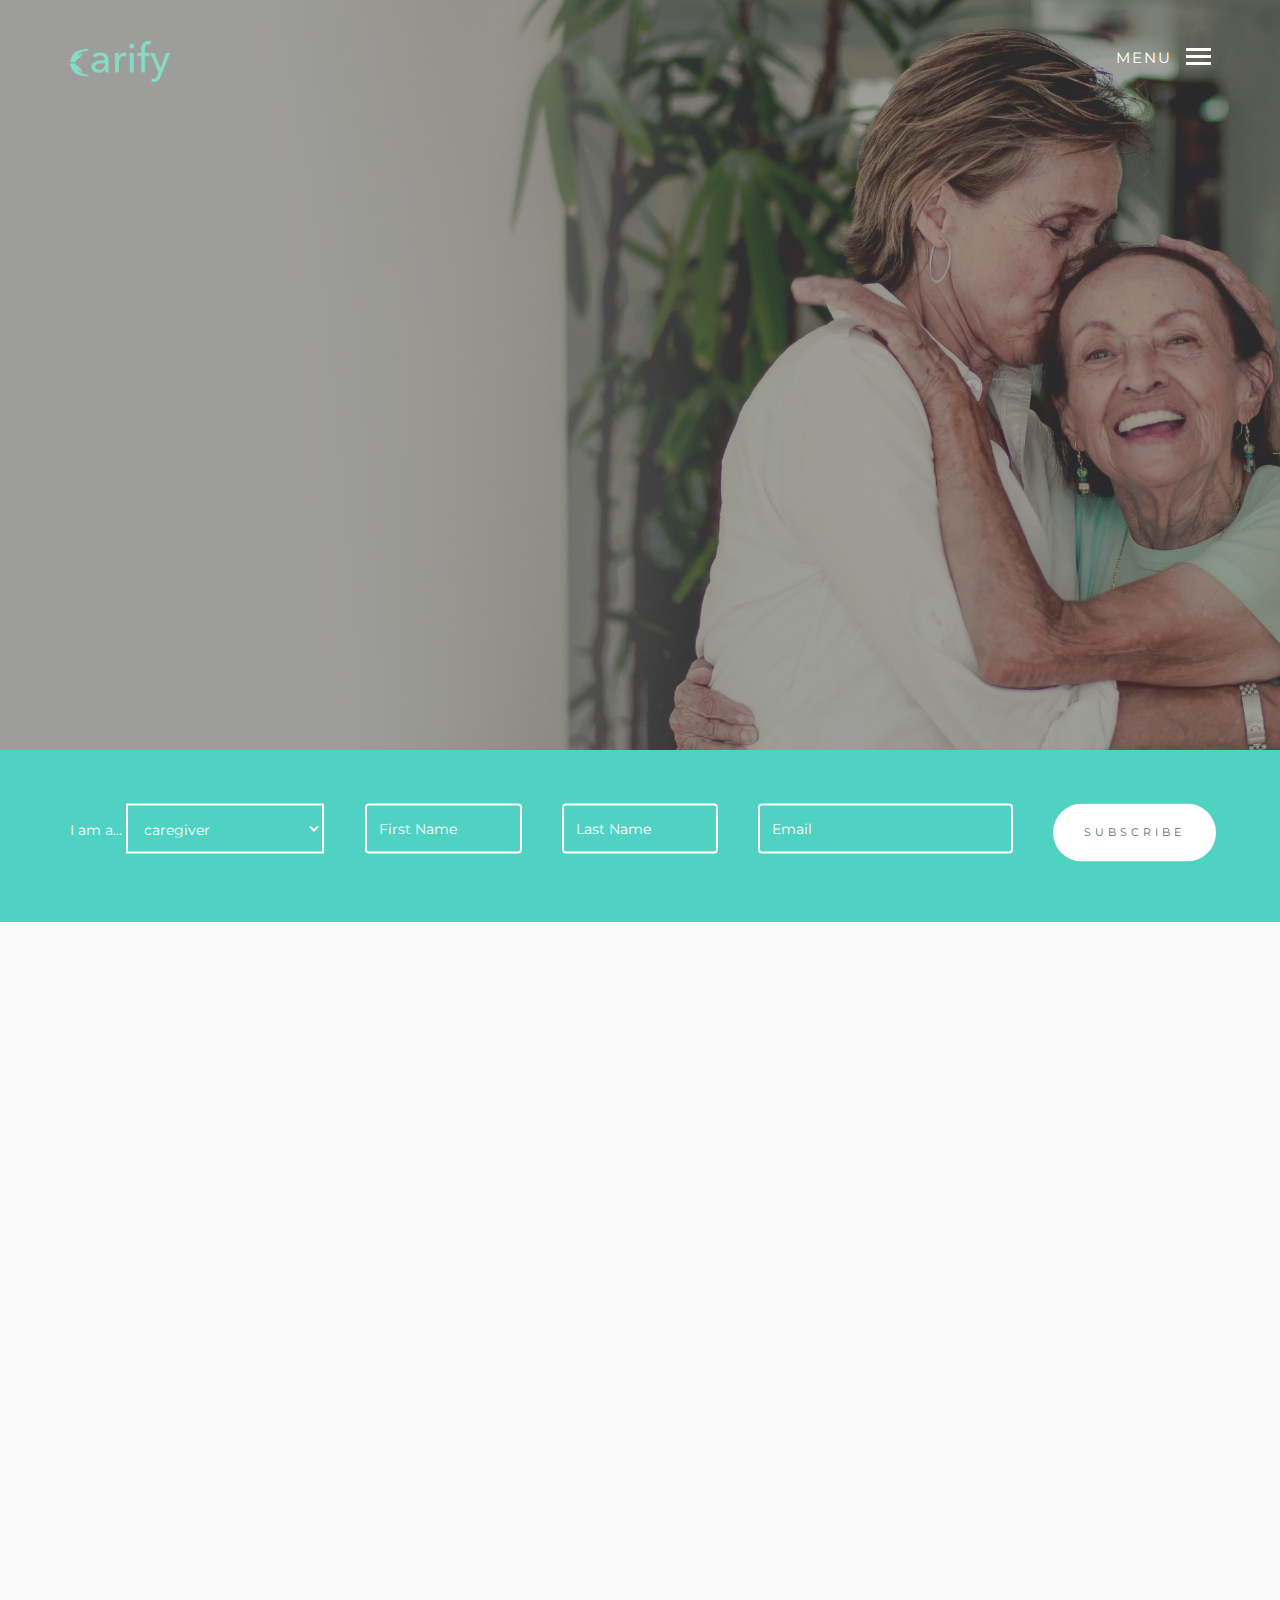
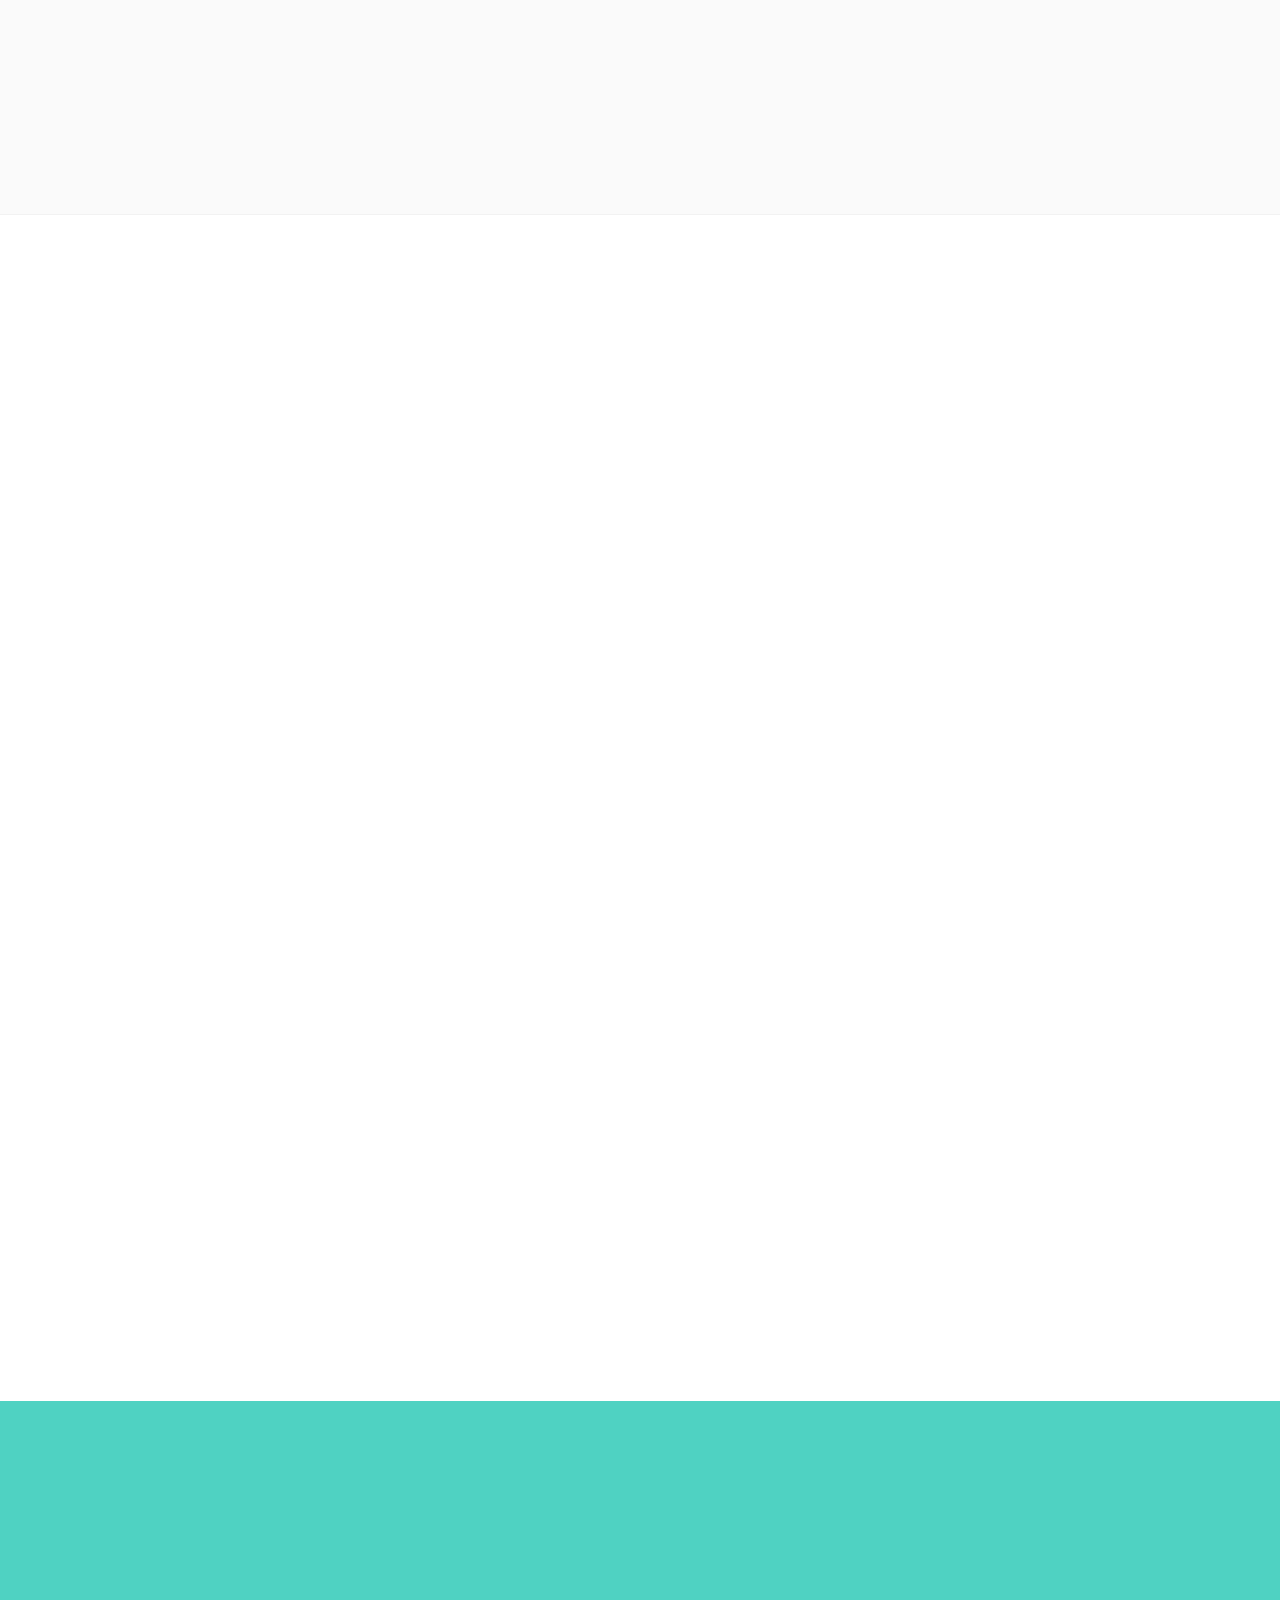
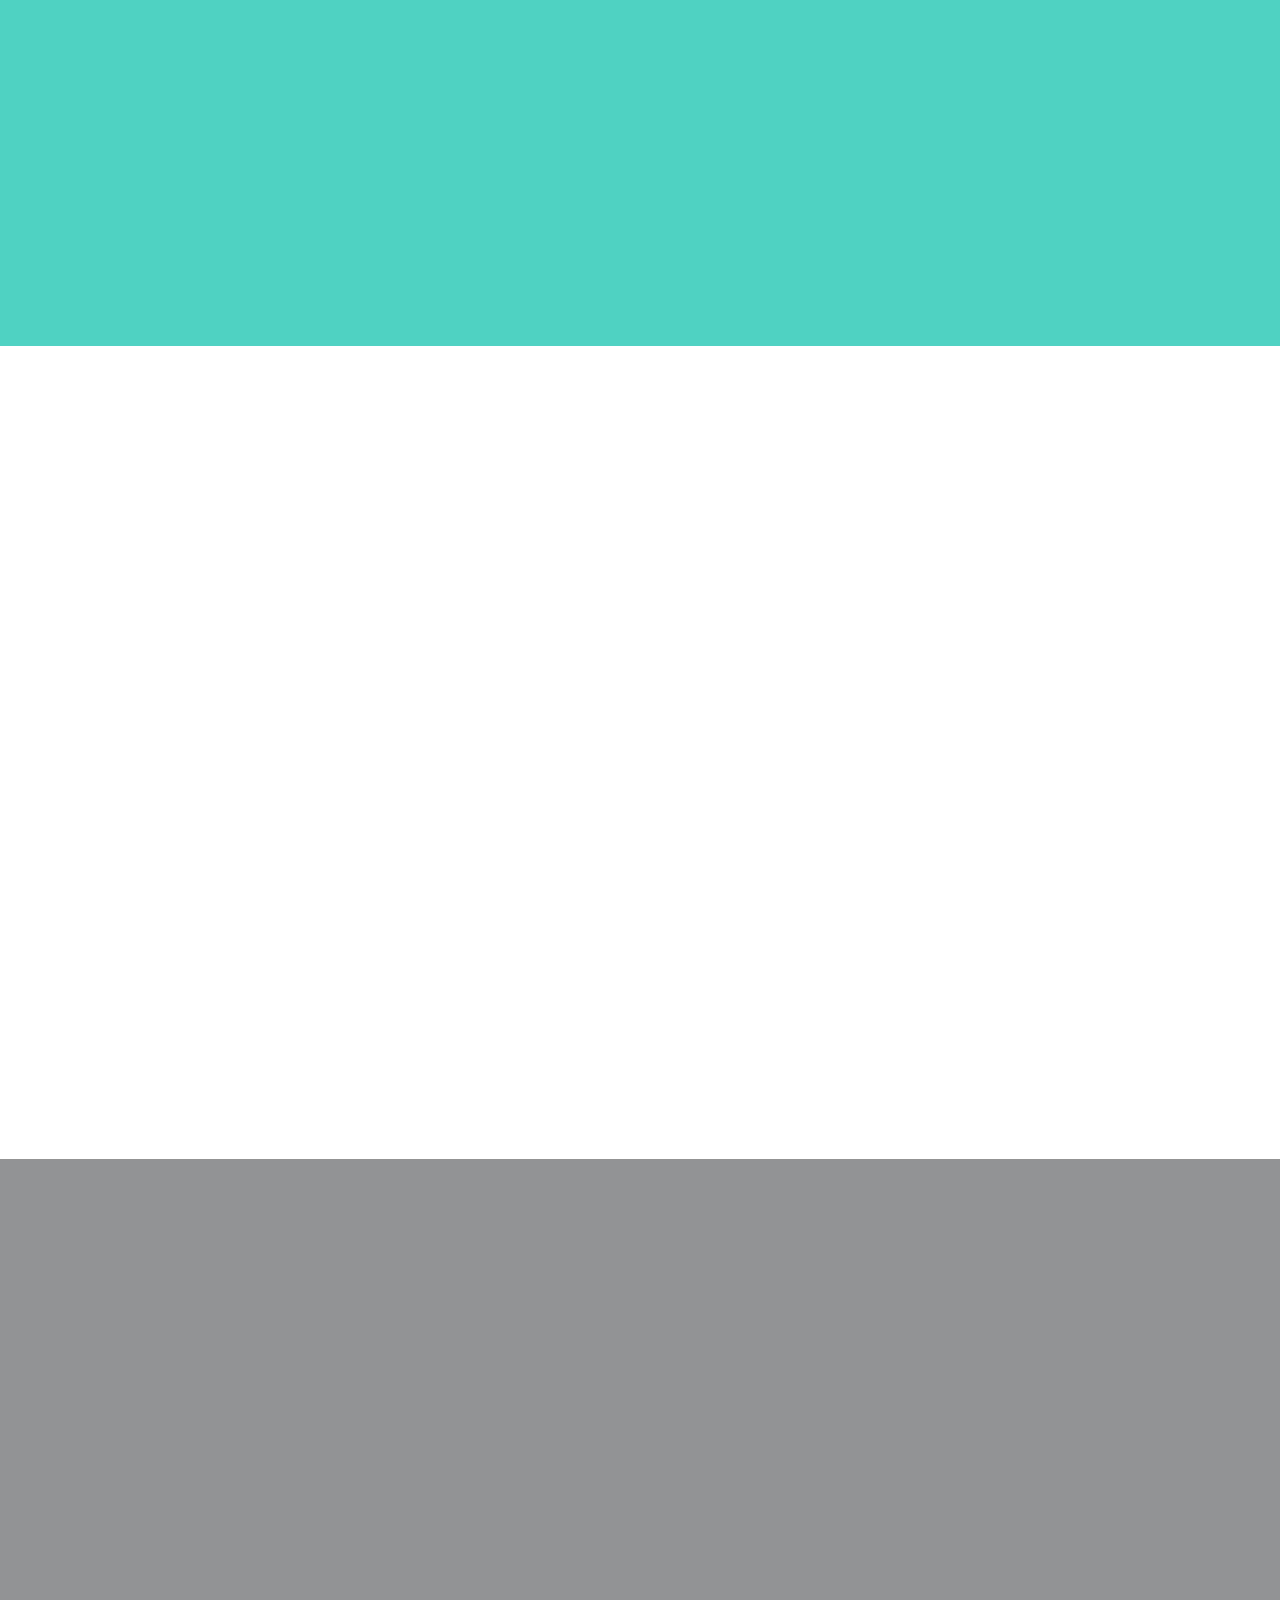
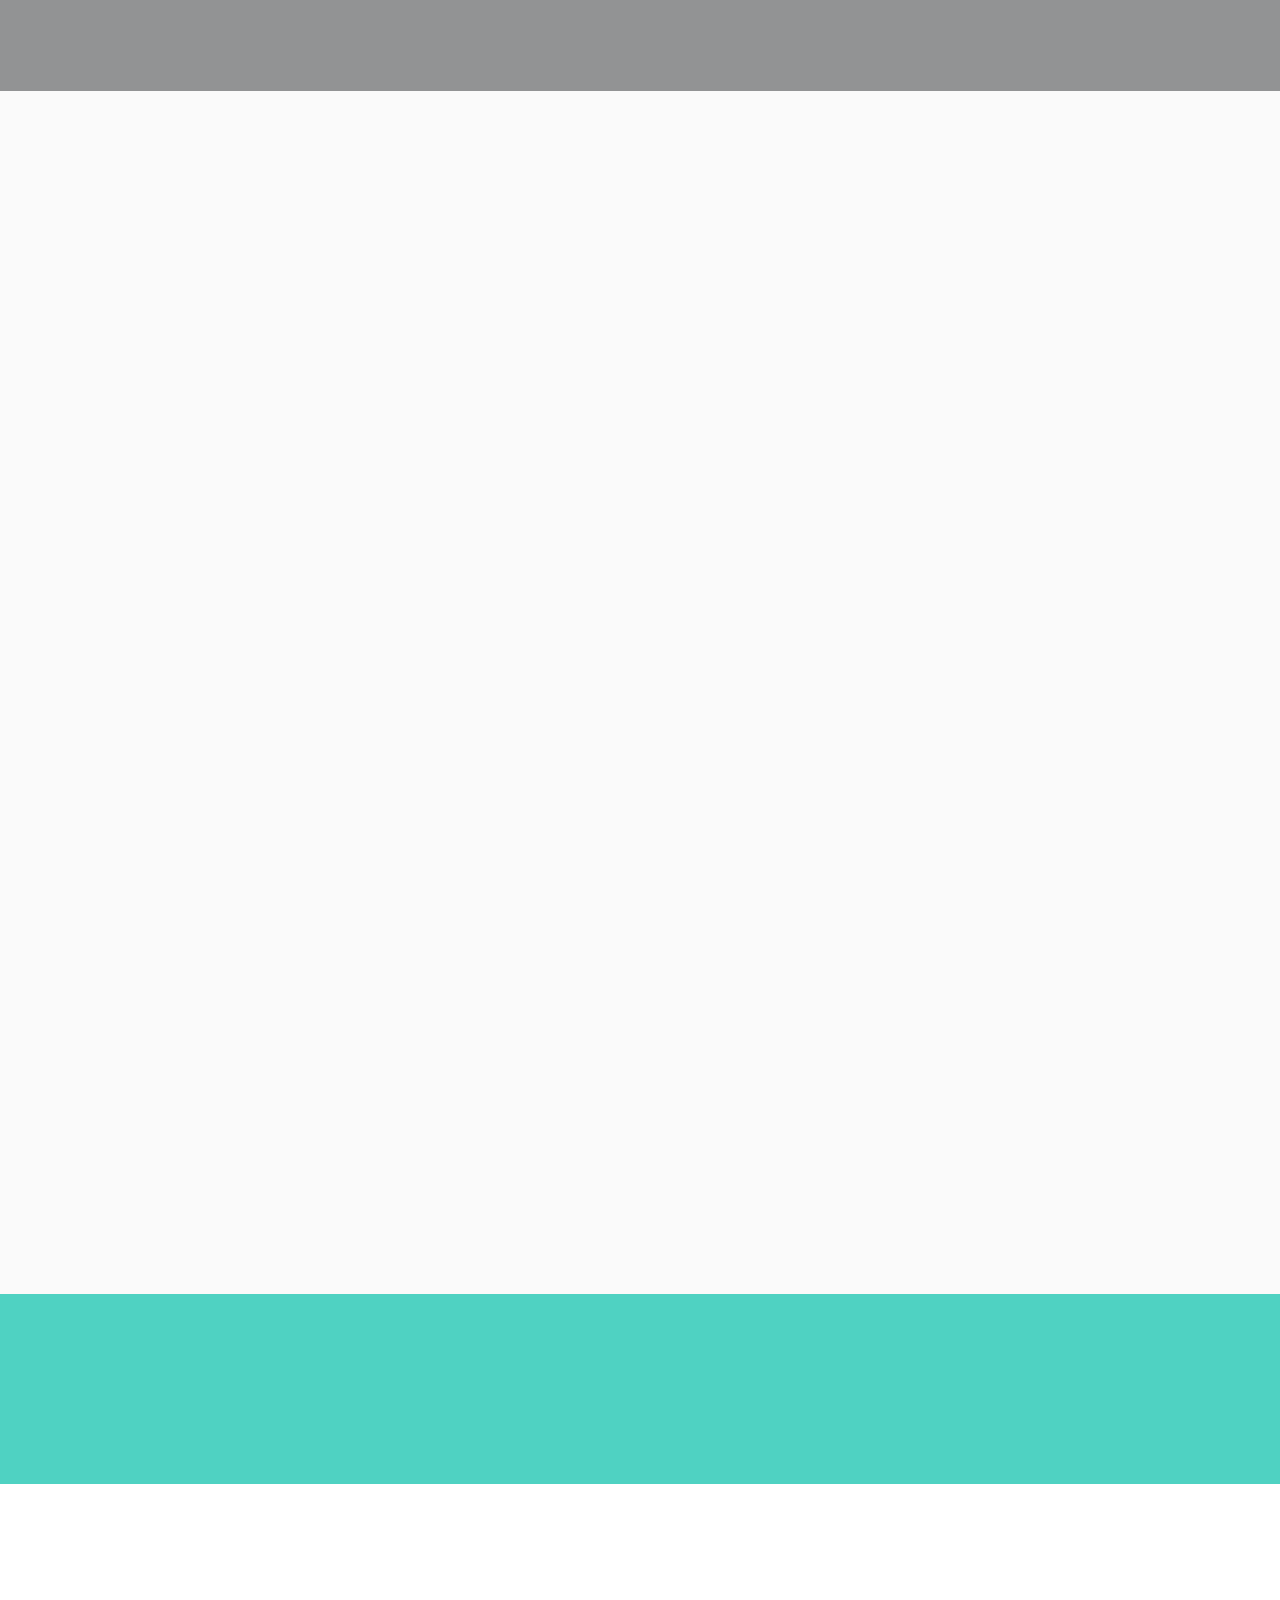
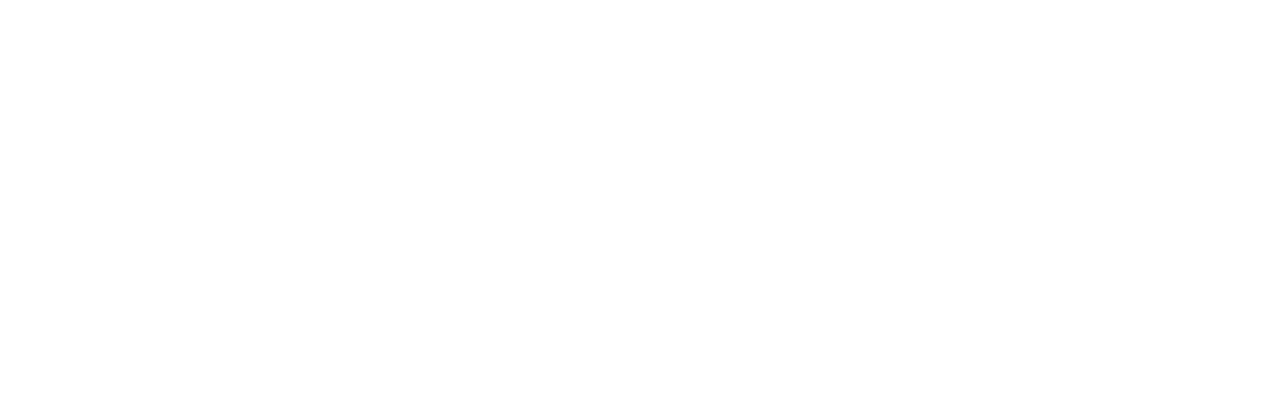
==== index.html @ 468ca863 "first commit" ====
<!DOCTYPE html>
<!--[if lt IE 7]>      <html class="no-js lt-ie9 lt-ie8 lt-ie7"> <![endif]-->
<!--[if IE 7]>         <html class="no-js lt-ie9 lt-ie8"> <![endif]-->
<!--[if IE 8]>         <html class="no-js lt-ie9"> <![endif]-->
<!--[if gt IE 8]><!--> <html class="no-js"> <!--<![endif]-->
	<head>
	<meta charset="utf-8">
	<meta http-equiv="X-UA-Compatible" content="IE=edge">
	<title>Carify | Find your professional caregiver.</title>
	<meta name="viewport" content="width=device-width, initial-scale=1">
	<meta name="description" content="Carify is an online matchmaking platform between professional caregivers and elderly who need home care services on demand." />
	<meta name="keywords" content="healthcare, brussels, belgium, caregivers, nurses, elderly" />
	<meta name="author" content="Carify" />

  	<!-- Facebook and Twitter integration -->
	<meta property="og:title" content="Carify"/>
	<meta property="og:image" content="image/logo.png"/>
	<meta property="og:url" content="http://www.carify.eu"/>
	<meta property="og:site_name" content="Carify"/>
	<meta property="og:description" content="Carify is an online matchmaking platform between professional caregivers and elderly who need home care services on demand."/>
	<meta name="twitter:title" content="Carify" />
	<meta name="twitter:image" content="image/logo.png" />
	<meta name="twitter:url" content="Carify is an online matchmaking platform between professional caregivers and elderly who need home care services on demand." />

	<!-- Place favicon.ico and apple-touch-icon.png in the root directory -->
	<link rel="icon" href="favicon.ico" type="image/x-icon"> 
	<link rel="shortcut icon" href="favicon.ico" type="image/x-icon">

	<!-- Google Webfonts -->
	<link href='https://fonts.googleapis.com/css?family=Montserrat:400,700' rel='stylesheet' type='text/css'>
	<link href='https://fonts.googleapis.com/css?family=Open+Sans' rel='stylesheet' type='text/css'>
	
	<!-- Animate.css -->
	<link rel="stylesheet" href="css/animate.css">
	<!-- Icomoon Icon Fonts-->
	<link rel="stylesheet" href="css/icomoon.css">
	<!-- Simple Line Icons-->
	<link rel="stylesheet" href="css/simple-line-icons.css">
	<!-- Magnific Popup -->
	<link rel="stylesheet" href="css/magnific-popup.css">
	<!-- Owl Carousel -->
	<link rel="stylesheet" href="css/owl.carousel.min.css">
	<link rel="stylesheet" href="css/owl.theme.default.min.css">
	<!-- Salvattore -->
	<link rel="stylesheet" href="css/salvattore.css">
	<!-- Theme Style -->
	<link rel="stylesheet" href="css/style.css">
	<!-- Modernizr JS -->
	<script src="js/modernizr-2.6.2.min.js"></script>
	<!-- FOR IE9 below -->
	<!--[if lt IE 9]>
	<script src="js/respond.min.js"></script>
	<![endif]-->

	</head>
	<body>
		
	<div id="fh5co-offcanvass">
		<ul>
			<li class="active"><a href="#" data-nav-section="home">Home</a></li>
			<li><a href="#" data-nav-section="features">How it works</a></li>
			<li><a href="#" data-nav-section="design">Why Carify</a></li>
			<li><a href="#" data-nav-section="testimonies">Testimonies</a></li>
			<!--<li><a href="#" data-nav-section="products">Products</a></li>-->
			<li><a href="#" data-nav-section="benefits">Services</a></li>
			<!--<li><a href="#" data-nav-section="pricing">Pricing</a></li>-->
			<li><a href="#" data-nav-section="faqs">FAQs</a></li>
		</ul>
		<h3 class="fh5co-lead">Connect with us</h3>
		<p class="fh5co-social-icons">
			<a href="#"><i class="icon-twitter"></i></a>
			<a href="#"><i class="icon-facebook"></i></a>
			<a href="#"><i class="icon-instagram"></i></a>
			<a href="mailto:hello@carify.eu"><i class="icon-envelope"></i></a>
		</p>
		<h3 class="fh5co-lead">Language</h3>
		<p class="fh5co-social-icons">
			<a href="/fr">Français</a>
			<a href="#">Nederlands</a>
		</p>
	</div>
	
	<div id="fh5co-menu" class="navbar">
		<div class="container">
			<div class="row">
				<div class="col-md-12">
					<a href="#" class="js-fh5co-nav-toggle fh5co-nav-toggle" data-toggle="collapse" data-target="#fh5co-navbar" aria-expanded="false" aria-controls="navbar"><span>Menu</span> <i></i></a>
					<a href="index.html" class="navbar-brand"><img src="images/logo.png" alt="Carify" id="logo"></a>
				</div>
			</div>
		</div>
	</div>

	<div id="fh5co-page">
		<div id="fh5co-wrap">
			<header id="fh5co-hero" data-section="home" role="banner" style="background: url(images/hero_fold.jpg) center center; background-size: cover;" >
				<div class="fh5co-overlay"></div>
				<div class="fh5co-intro">
					<div class="container">
						<div class="row">
							
							<div class="col-md-6 fh5co-text">
								<h2 class="to-animate intro-animate-1">Your personal caregiver.</h2>
								<p class="to-animate intro-animate-2">Find the best professional caregiver for your specific needs.</p>
								<p class="to-animate intro-animate-3"><a href="#fh5co-clients" class="btn btn-primary btn-md">Sign up today <i class="icon-arrow-right"></i></a></p>
							</div>
							<!--<div class="col-md-6 text-right fh5co-intro-img to-animate intro-animate-4">
								<img src="images/iphone_6_3.png" alt="Outline Free HTML5 Responsive Bootstrap Template">
							</div>-->

						</div>
					</div>						
				</div>
			</header>
			<!-- END .header -->
			
			<div id="fh5co-main">
				<div id="fh5co-clients">
					<div class="container">
						<div class="row subscribe">
							<form action="//carify.us12.list-manage.com/subscribe/post?u=03d3db4b052d4886b771f8a09&amp;id=44dee79fd1" method="post" id="mc-embedded-subscribe-form" name="mc-embedded-subscribe-form" class="validate" target="_blank" novalidate>
								<div class="col-md-3 col-sm-3">
									<div class="form-group">
										<label for="mce-ROLE" class="label-role" style="font-size:14px">I am a...  </label>
										<select name="ROLE" class="required" id="mce-ROLE" class="form-control light">
											<option value="caregiver">caregiver</option>
											<option value="senior">senior in need of care</option>
											<option value="family of a senior">family of a senior</option>
										</select>
									</div>
								</div>
								<div class="col-md-2 col-sm-3">
									<div class="form-group">
										<input type="text" name="FNAME" id="mce-FNAME" type="text" class="form-control light" placeholder="First Name">
									</div>
								</div>
								<div class="col-md-2 col-sm-3">
									<div class="form-group">
										<input type="text" class="form-control light" placeholder="Last Name" name="LNAME" id="mce-LNAME">
									</div>
								</div>
								<div class="col-md-3 col-sm-3">
									<div class="form-group">
										<input type="email" class="form-control light" placeholder="Email" type="email" name="EMAIL" id="mce-EMAIL">
									</div>
								</div>
								<div id="mce-responses" class="clear">
									<div class="response" id="mce-error-response" style="display:none"></div>
									<div class="response" id="mce-success-response" style="display:none"></div>
								</div>
								<div class="col-md-2 col-sm-3">
									<div class="form-group">
										<input type="submit" class="btn btn-secondary" value="Subscribe" id="mc-embedded-subscribe">
									</div>
								</div>
							</form>
						</div>
					</div>
				</div>

				<div id="fh5co-features" data-section="features">
					<div class="container">
						<div class="row">
							<div class="col-md-8 col-md-offset-2 fh5co-section-heading text-center">
								<h2 class="fh5co-lead to-animate">How it works</h2>
								<p class="fh5co-sub to-animate">Arranging the care you need doesn't need to be a pain. Carify helps you find, book, manage and pay the best care for you. Our goal is to keep our older beloved ones in their home for as long as they can.</p>
							</div>
							<div class="col-md-3 col-sm-6 col-xs-6 col-xxs-12">
								<a href="#" class="fh5co-feature to-animate">
									<span class="fh5co-feature-icon"><i class="icon-magnifier"></i></span>
									<h3 class="fh5co-feature-lead">1. Find</h3>
									<p class="fh5co-feature-text">Look for the best caregiver for your specific needs, based on multiple criteria.</p>
								</a>
							</div>
							<div class="col-md-3 col-sm-6 col-xs-6 col-xxs-12">
								<a href="#" class="fh5co-feature to-animate">
									<span class="fh5co-feature-icon"><i class="icon-calendar"></i></span>
									<h3 class="fh5co-feature-lead">2. Book</h3>
									<p class="fh5co-feature-text">Convinced after having seen the ratings? Pick an available time slot and schedule a visit.</p>
								</a>
							</div>
							<div class="clearfix visible-sm-block"></div>
							<div class="col-md-3 col-sm-6 col-xs-6 col-xxs-12">
								<a href="#" class="fh5co-feature to-animate">
									<span class="fh5co-feature-icon"><i class="icon-bubbles"></i></span>
									<h3 class="fh5co-feature-lead">3. Manage</h3>
									<p class="fh5co-feature-text">Easy to manage the caregiver's activities and communicate about your beloved senior.</p>
								</a>
							</div>
							<div class="col-md-3 col-sm-6 col-xs-6 col-xxs-12">
								<a href="#" class="fh5co-feature to-animate">
									<span class="fh5co-feature-icon"><i class="icon-wallet"></i></span>
									<h3 class="fh5co-feature-lead">4. Pay</h3>
									<p class="fh5co-feature-text">We take care of the money transfer. No more long-term contracts, with Carify you pay per hour.</p>
								</a>
							</div>

							<div class="clearfix visible-sm-block"></div>

							<div class="fh5co-spacer fh5co-spacer-sm"></div>

							<!--<div class="col-md-4 col-md-offset-4 text-center to-animate">
								<a href="#" class="btn btn-primary">View All Features</a>
							</div>-->
			        	</div>
			       </div>
			       

			    </div>
				


			    <div id="fh5co-features-2" data-section="design">
					<div class="fh5co-features-2-content">
					    <div class="container">
					    	<div class="row">
					    		<div class="col-md-8 col-md-offset-2 fh5co-section-heading text-center">
									<h2 class="fh5co-lead to-animate">Caring made easy</h2>
									<p class="fh5co-sub to-animate">Our Carify™ application makes it easy to be always in touch, informed and in control. From anywhere.</p>
								</div>
					    		<div class="col-md-4 fh5co-text-wrap">
					    			<div class="row text-center">
						    			<div class="col-md-12 col-sm-6 col-xs-6 col-xxs-12 fh5co-text animate-object features-2-animate-3">
						    				<span class="fh5co-icon"><i class="icon-eyeglass"></i></span>
											<h4 class="fh5co-uppercase-sm">Multi-Criteria Search</h4>
											<p>Find your caregiver based on their qualifications, skills, hours they’re able to work, distances they’re willing travel and others' ratings.</p>
										</div>
										<div class="col-md-12 col-sm-6 col-xs-6 col-xxs-12 fh5co-text animate-object features-2-animate-4">
											<span class="fh5co-icon"><i class="icon-energy"></i></span>
											<h4 class="fh5co-uppercase-sm">Real-Time Communication</h4>
											<p>Add tasks to the to-do list and communicate about preferences. Get notified when the caregiver arrives and leaves, in real-time.</p>
										</div>
										
									</div>
					    		</div>
					    		<div class="col-md-4 col-md-push-4 fh5co-text-wrap">
					    			<div class="row text-center">
						    			<div class="col-md-12 col-sm-6 col-xs-6 col-xxs-12 fh5co-text animate-object features-2-animate-5">
						    				<span class="fh5co-icon"><i class="icon-calendar"></i></span>
											<h4 class="fh5co-uppercase-sm">Schedule Easily</h4>
											<p>See when the caregiver is available and schedule the next visit in 1, 2, 3. The caregiver can be there within 2 hours time.</p>
										</div>
										<div class="col-md-12 col-sm-6 col-xs-6 col-xxs-12 fh5co-text animate-object features-2-animate-6">
											<span class="fh5co-icon"><i class="icon-people"></i></span>
											<h4 class="fh5co-uppercase-sm">User Collaboration</h4>
											<p>Multiple family members can have access to managing the care for your beloved senior. Stay all informed, at any time.</p>
										</div>
										
									</div>
					    		</div>
					    		<div class="col-md-4 col-md-pull-4 fh5co-image animate-object features-2-animate-2">
					    			<p class="text-center">
					    			<img src="images/nexus.png" class="" alt="Carify mockup">
					    			</p>
					    		</div>
					    		
					    	</div>
					    </div>
					</div>	

			    </div>


			    <div id="fh5co-testimony" data-section="testimonies">
				    <div class="container">
				    	<div class="row animate-box">

							<div class="owl-carousel">

								<div class="item">
									<div class="col-md-3 col-sm-3 col-xs-4 col-xxs-12">
						    			<figure class="fh5co-vcard"><img src="images/user.png" class="img-responsive"></figure>
						    		</div>
						    		<div class="col-md-9 col-sm-9 col-xs-8 col-xxs-12">
						    			<blockquote>
						    				<p>&ldquo;<strong>Carify</strong> has the potential to revolutionise the way caregivers work. Finally, we -- caregivers -- can set our own schedules and decide ourselves where and when we want to work. I'm looking forward to taking care of seniors through the Carify platform.&rdquo;</p>
						    			</blockquote>
						    			<p class="fh5co-author fh5co-uppercase-sm"><span>Julie Deprez</span> <span class="role-light">// caregiver (Brussels)</span></p>
						    		</div>
						    	</div>

						    	<div class="item">
									<div class="col-md-3 col-sm-3 col-xs-4 col-xxs-12">
						    			<figure class="fh5co-vcard"><img src="images/user_2.png" class="img-responsive"></figure>
						    		</div>
						    		<div class="col-md-9 col-sm-9 col-xs-8 col-xxs-12">
						    			<blockquote>
						    				<p>&ldquo;If I could only manage the process of finding, managing and paying caregivers for my mother online, that would make my life much easier. The hassle of signing long-term contracts with care agencies cannot compete with Carify's on-demand character.&rdquo;</p>
						    			</blockquote>
						    			<p class="fh5co-author fh5co-uppercase-sm"><span>Marie-Ann De Pauw</span> <span class="role-light">// family member of senior (Ghent)</span></p>
						    		</div>
						    	</div>

						    	<div class="item">
									<div class="col-md-3 col-sm-3 col-xs-4 col-xxs-12">
						    			<figure class="fh5co-vcard"><img src="images/user_3.png" class="img-responsive"></figure>
						    		</div>
						    		<div class="col-md-9 col-sm-9 col-xs-8 col-xxs-12">
						    			<blockquote>
						    				<p>&ldquo;Through Carify my family could arrange the next caregiver's visit in one, two, three. They can describe the care I would need that day and stay in touch with the caregiver through the Carify application. Wonderful, isn't it?&rdquo;</p>
						    			</blockquote>
						    			<p class="fh5co-author fh5co-uppercase-sm"><span>Gustave Cornelis</span> <span class="role-light">// independent senior (Liège)</span></p>
						    		</div>
						    	</div>


						    </div>

				    	</div>
				    </div>
			    </div>

			    
		<!--		<div id="fh5co-counter" class="fh5co-bg-section" style="background-image: url(images/bg_1.jpg); background-attachment: fixed;">
					<div class="fh5co-overlay"></div>
					<div class="container">
						<div class="row">
							<div class="col-md-12">
								<div class="fh5co-hero-wrap">
									<div class="fh5co-hero-intro text-center to-animate counter-animate">
										<div class="col-md-4 text-center">
											<span class="fh5co-counter js-counter" data-from="0" data-to="28" data-speed="5000" data-refresh-interval="50"></span>
											<span class="fh5co-counter-label">Customers</span>
											
										</div>
										<div class="col-md-4 text-center">
											<span class="fh5co-counter js-counter" data-from="0" data-to="57" data-speed="5000" data-refresh-interval="50"></span>
											<span class="fh5co-counter-label">Completed Apps</span>
										</div>
										<div class="col-md-4 text-center">
											<span class="fh5co-counter js-counter" data-from="0" data-to="34023" data-speed="5000" data-refresh-interval="50"></span>
											<span class="fh5co-counter-label">Downloads</span>
										</div>
									</div>
								</div>
							</div>
						</div>
					</div>
				</div>
-->

<!--				<div id="fh5co-products" data-section="products">

				    <div class="container">
						<div class="row">
							<div class="col-md-8 col-md-offset-2 fh5co-section-heading text-center">
								<h2 class="fh5co-lead animate-single product-animate-1">Other awesome Apps</h2>
								<p class="fh5co-sub animate-single product-animate-2">Far far away, behind the word mountains, far from the countries Vokalia and Consonantia, there live the blind texts.</p>
							</div>
						

							<div class="col-md-3 col-sm-6 col-xs-6 col-xxs-12">
								<a href="images/product_1.jpg" class="fh5co-figure to-animate image-popup">
									<figure>
										<img src="images/product_1.jpg" alt="Free HTML5 Responsive Template" class="img-responsive">
									</figure>
									<h3 class="fh5co-figure-lead">Product Name</h3>
									<p class="fh5co-figure-text">Far far away behind the word mountains</p>
								</a>
							</div>
							<div class="col-md-3 col-sm-6 col-xs-6 col-xxs-12">
								<a href="images/product_2.jpg" class="fh5co-figure to-animate image-popup">
									<figure>
										<img src="images/product_2.jpg" alt="Free HTML5 Responsive Template" class="img-responsive">
									</figure>
									<h3 class="fh5co-figure-lead">Product Name</h3>
									<p class="fh5co-figure-text">Far far away behind the word mountains</p>
								</a>
							</div>
							<div class="clearfix visible-sm-block"></div>
							<div class="col-md-3 col-sm-6 col-xs-6 col-xxs-12">
								<a href="images/product_3.jpg" class="fh5co-figure to-animate image-popup">
									<figure>
										<img src="images/product_3.jpg" alt="Free HTML5 Responsive Template" class="img-responsive">
									</figure>
									<h3 class="fh5co-figure-lead">Product Name</h3>
									<p class="fh5co-figure-text">Far far away behind the word mountains</p>
								</a>
							</div>
							<div class="col-md-3 col-sm-6 col-xs-6 col-xxs-12">
								<a href="images/product_4.jpg" class="fh5co-figure to-animate image-popup">
									<figure>
										<img src="images/product_4.jpg" alt="Free HTML5 Responsive Template" class="img-responsive">
									</figure>
									<h3 class="fh5co-figure-lead">Product Name</h3>
									<p class="fh5co-figure-text">Far far away behind the word mountains</p>
								</a>
							</div>

							<div class="clearfix visible-sm-block"></div>

							<div class="fh5co-spacer fh5co-spacer-sm"></div>

							<div class="col-md-4 col-md-offset-4 text-center to-animate">
								<a href="#" class="btn btn-primary">View All Products</a>
							</div>
			        	</div>
				    </div>
				   
				</div>
 -->

				<div id="fh5co-features-3" data-section="benefits">
					<div class="container">
						<div class="row">
							<div class="col-md-8 col-md-offset-2 fh5co-section-heading text-center">
								<h2 class="fh5co-lead animate-single features3-animate-1">Our caregivers help you with...</h2>
								<!--<p class="fh5co-sub animate-single features3-animate-2">Far far away, behind the word mountains, far from the countries Vokalia and Consonantia, there live the blind texts.</p>-->
							</div>

							<div class="col-md-3 col-sm-6 text-center fh5co-text-wrap">
								<div class="fh5co-text to-animate">
				    				<span class="fh5co-icon"><i class="icon-shield"></i></span>
									<h4 class="fh5co-uppercase-sm">Medication Intake</h4>
									<p>Help with the intake of your medication. Timely reminders for daily welness needs.</p>
								</div>
							</div>
							<div class="col-md-3 col-sm-6 text-center fh5co-text-wrap">
								<div class="fh5co-text to-animate">
				    				<span class="fh5co-icon"><i class="icon-heart"></i></span>
									<h4 class="fh5co-uppercase-sm">Staying Vital</h4>
									<p>Support for your daily portion of sports, ranging from a short walk to specific fitness exercices.</p>
								</div>
							</div>
							
							<div class="clearfix visible-sm-block"></div>

							<div class="col-md-3 col-sm-6 text-center fh5co-text-wrap">
								<div class="fh5co-text to-animate">
				    				<span class="fh5co-icon"><i class="icon-basket-loaded"></i></span>
									<h4 class="fh5co-uppercase-sm">Groceries & Cooking</h4>
									<p>Running the daily errands? Our caregivers have got you backed! They can also cook for you.</p>
								</div>
							</div>

							<div class="col-md-3 col-sm-6 text-center fh5co-text-wrap">
								<div class="fh5co-text to-animate">
				    				<span class="fh5co-icon"><i class="icon-directions"></i></span>
									<h4 class="fh5co-uppercase-sm">Transportation</h4>
									<p>Carify's caregivers bring you safely and quickly to your destination. Wherever, whenever.</p>
								</div>
							</div>

							<div class="clearfix visible-sm-block"></div>

							<div class="col-md-3 col-sm-6 text-center fh5co-text-wrap">
								<div class="fh5co-text to-animate">
				    				<span class="fh5co-icon"><i class="icon-home"></i></span>
									<h4 class="fh5co-uppercase-sm">Housekeeping</h4>
									<p>From taking out the trash, cleaning the bathroom to mowing the law and much more.</p>
								</div>
							</div>	

							<div class="col-md-3 col-sm-6 text-center fh5co-text-wrap">
								<div class="fh5co-text to-animate">
				    				<span class="fh5co-icon"><i class="icon-drop"></i></span>
									<h4 class="fh5co-uppercase-sm">Care & Hygiene</h4>
									<p>We can give you a hand to get you dressed and bathed. With all respect and integrity.</p>
								</div>
							</div>

							<div class="clearfix visible-sm-block"></div>

							<div class="col-md-3 col-sm-6 text-center fh5co-text-wrap">
								<div class="fh5co-text to-animate">
				    				<span class="fh5co-icon"><i class="icon-cup"></i></span>
									<h4 class="fh5co-uppercase-sm">Companionship</h4>
									<p>Feel lonely? Spend time together and do fun activities. Our caregivers, your buddies.</p>
								</div>
							</div>
							<div class="col-md-3 col-sm-6 text-center fh5co-text-wrap">
								<div class="fh5co-text to-animate">
				    				<span class="fh5co-icon"><i class="icon-clock"></i></span>
									<h4 class="fh5co-uppercase-sm">Regular Visits</h4>
									<p>Ask for a frequent visit to check-in whether all's fine. Remember: we are here to help.</p>
								</div>
							</div>



						</div>
					</div>
				</div>
				
				<div class="fh5co-bg-section cta" id="fh5co-cta" style="background-image: url(images/care-bg.png); background-attachment: fixed;">
					<div class="fh5co-overlay"></div>
					<div class="container">
						<div class="row">
							<div class="col-md-12">
								<div class="fh5co-hero-wrap">
									<div class="fh5co-hero-intro text-center">
										<div class="row">
											<div class="col-md-8 col-md-offset-2 fh5co-section-heading text-center">
												<h2 class="fh5co-lead to-animate">Sign up for Carify</h2>
												<p class="fh5co-sub to-animate">We match the best care professionals with the elderly in need. Quickly and easily.</p>
												<div class="to-animate"><a href="#fh5co-clients" class="btn btn-primary">Register</a></div>
											</div>
										</div>
									</div>
								</div>
							</div>
						</div>
					</div>
				</div>
				
	<!--			<div id="fh5co-pricing" data-section="pricing">
					<div class="container">
						<div class="row">
							<div class="col-md-8 col-md-offset-2 fh5co-section-heading text-center">
								<h2 class="fh5co-lead animate-single pricing-animate-1">Plans built for every one</h2>
								<p class="fh5co-sub animate-single pricing-animate-2">Far far away, behind the word mountains, far from the countries Vokalia and Consonantia, there live the blind texts.</p>
							</div>

							<div class="col-md-3 to-animate">
								<a href="#" class="fh5co-figure">
									<span class="fh5co-price">$1<span>/month</span></span>
									<h3 class="fh5co-figure-lead">Starter</h3>
									<p class="fh5co-figure-text">Far far away behind the word mountains</p>
								</a>
							</div>
							<div class="col-md-3 to-animate">
								<a href="#" class="fh5co-figure">
									<span class="fh5co-price">$25<span>/month</span></span>
									<h3 class="fh5co-figure-lead">Regular</h3>
									<p class="fh5co-figure-text">Far far away behind the word mountains</p>
								</a>
							</div>
							<div class="col-md-3 to-animate">
								<a href="#" class="fh5co-figure active pricing-feature">
									<span class="fh5co-price">$59<span>/month</span></span>
									<h3 class="fh5co-figure-lead">Plus</h3>
									<p class="fh5co-figure-text">Far far away behind the word mountains</p>
								</a>
							</div>
							<div class="col-md-3 to-animate">
								<a href="#" class="fh5co-figure">
									<span class="fh5co-price">$125<span>/month</span></span>
									<h3 class="fh5co-figure-lead">Enterprise</h3>
									<p class="fh5co-figure-text">Far far away behind the word mountains</p>
								</a>
							</div>
						</div>
					</div>
				</div>

	-->

				<div id="fh5co-faqs"  data-section="faqs">
					<div class="container">
						<div class="row">
							<div class="col-md-8 col-md-offset-2 fh5co-section-heading text-center">
								<h2 class="fh5co-lead animate-single faqs-animate-1">Frequently Asked Questions</h2>
								<p class="fh5co-sub animate-single faqs-animate-2">You have the questions, we have the answers. If not answered here, feel free to drop us a line at <a href="mailto:hello@carify.eu">hello[at]carify.eu</a>.</p>
							</div>
						</div>
					</div>
					

					<div class="container">
						<div class="faq-accordion active to-animate">
							<span class="faq-accordion-icon-toggle active"><i class="icon-arrow-down"></i></span>
							<h3>What is Carify™?</h3>
							<div class="faq-body" style="display: block;">
								<p>Carify™ is an online matchmaking platform between professional caregivers and elderly who need home care services on demand. We empower families to easily find, hire, manage and pay caregivers who match their specific needs and budget online. It is our mission is to keep our loved ones in their homes for as long as they possibly can.</p>
							</div>
						</div>
						<div class="faq-accordion to-animate">
							<span class="faq-accordion-icon-toggle"><i class="icon-arrow-down"></i></span>
							<h3>Why would I sign up as a caregiver?</h3>
							<div class="faq-body">
								<p>It's simple: earn more and set your own schedule. You decide yourself when and where you want to work. Caregivers can earn up to 60% more than working for an agency. The payment gets automatically transfered as soon as you've delivered the care service.</p>
							</div>
						</div>
						<div class="faq-accordion to-animate">
							<span class="faq-accordion-icon-toggle"><i class="icon-arrow-down"></i></span>
							<h3>Where can I use Carify™?</h3>
							<div class="faq-body">
								<p>Currently, we are only operating in Belgium, with most of our caregivers subscribed in Brussels. Ping us if you'd like to see Carify close to you.</p>
							</div>
						</div>
						<div class="faq-accordion to-animate">
							<span class="faq-accordion-icon-toggle"><i class="icon-arrow-down"></i></span>
							<h3>What is the model behind Carify™?</h3>
							<div class="faq-body">
								<p>Glad you asked, transparency is key for us. We take a 12% commission on every transaction. That's it.</p>
							</div>
						</div>
						<div class="faq-accordion to-animate">
							<span class="faq-accordion-icon-toggle"><i class="icon-arrow-down"></i></span>
							<h3>How do you guarantee the quality of the caregiving services?</h3>
							<div class="faq-body">
								<p>We promise a superior quality of home care that's safe and secure. Through real-time transparency, you see when the caregiver arrives and leaves. Ratings help you pick caregivers our other users liked. In case of damage of your car, home or anything else, our insurance has got you covered.</p>
							</div>
						</div>
						<div class="faq-accordion to-animate">
							<span class="faq-accordion-icon-toggle"><i class="icon-arrow-down"></i></span>
							<h3>I have a problem, who do I email?</h3>
							<div class="faq-body">
								<p>We're very happy to receive any feedback or remarks. Send us an email at <a href="mailto:hello@carify.eu">hello[at]carify.eu</a></p>
							</div>
						</div>
					</div>
				</div>

				<div id="fh5co-subscribe">
					<div class="container">
						<div class="row animate-box">
							<form action="//carify.us12.list-manage.com/subscribe/post?u=03d3db4b052d4886b771f8a09&amp;id=44dee79fd1" method="post" id="mc-embedded-subscribe-form" name="mc-embedded-subscribe-form" class="validate" target="_blank" novalidate>
								<div class="col-md-3 col-sm-3">
									<div class="form-group">
										<label for="mce-ROLE" class="label-role">I am a...  </label>
										<select name="ROLE" class="required" id="mce-ROLE" class="form-control light">
											<option value="caregiver">caregiver</option>
											<option value="senior">senior in need of care</option>
											<option value="family of a senior">family of a senior</option>
										</select>
									</div>
								</div>
								<div class="col-md-2 col-sm-3">
									<div class="form-group">
										<input type="text" name="FNAME" id="mce-FNAME" type="text" class="form-control light" placeholder="First Name">
									</div>
								</div>
								<div class="col-md-2 col-sm-3">
									<div class="form-group">
										<input type="text" class="form-control light" placeholder="Last Name" name="LNAME" id="mce-LNAME">
									</div>
								</div>
								<div class="col-md-3 col-sm-3">
									<div class="form-group">
										<input type="email" class="form-control light" placeholder="Email" type="email" name="EMAIL" id="mce-EMAIL">
									</div>
								</div>
								<div id="mce-responses" class="clear">
									<div class="response" id="mce-error-response" style="display:none"></div>
									<div class="response" id="mce-success-response" style="display:none"></div>
								</div>
								<div class="col-md-2 col-sm-3">
									<div class="form-group">
										<input type="submit" class="btn btn-primary" value="Subscribe" id="mc-embedded-subscribe">
									</div>
								</div>
							</form>
						</div>
					</div>
				</div>


			</div>
		</div>

		<footer id="fh5co-footer" style="">
			<div class="fh5co-overlay"></div>
			<div class="fh5co-footer-content">
				<div class="container">
					<div class="row">
						<div class="col-md-3 col-sm-4 col-md-push-3">
							<h3 class="fh5co-lead">About</h3>
							<ul>
								<li><a href="#" data-nav-section="home">Home</a></li>
								<li><a href="#" data-nav-section="features">How It Works</a></li>
								<li><a href="#" data-nav-section="design">Why Carify</a></li>
								<li><a href="#" data-nav-section="benefits">Services</a></li>
							</ul>
						</div>
						<div class="col-md-3 col-sm-4 col-md-push-3">
							<h3 class="fh5co-lead">Support</h3>
							<ul>
								<li><a href="#" data-nav-section="faqs">FAQ</a></li>
								<li><a href="#">Contact Us</a></li>
							</ul>
						</div>
						<div class="col-md-3 col-sm-4 col-md-push-3">
							<h3 class="fh5co-lead">Connect with us</h3>
							<ul>
								<li><a href="#">Facebook</a></li>
								<li><a href="#">Twitter</a></li>
								<li><a href="#">Instagram</a></li>
								<li><a href="mailto:hello@carify.eu">Email</a></li>
							</ul>
						</div>

						<div class="col-md-3 col-sm-12 col-md-pull-9">
							<div class="fh5co-footer-logo"><img src="images/logo.png" alt="Carify" id="logo"></div>
							<p class="fh5co-copyright"><small>&copy; 2016. All Rights Reserved. 
							<p class="fh5co-social-icons">
								<small>Made with	&#x1f36b;and &#x1f37a;in Belgium.
							</p>
						</div>
						
					</div>
				</div>
			</div>
		</footer>
	</div>

	<!-- jQuery -->
	<script src="js/jquery.min.js"></script>
	<!-- jQuery Easing -->
	<script src="js/jquery.easing.1.3.js"></script>
	<!-- Bootstrap -->
	<script src="js/bootstrap.min.js"></script>
	<!-- Waypoints -->
	<script src="js/jquery.waypoints.min.js"></script>
	<!-- Magnific Popup -->
	<script src="js/jquery.magnific-popup.min.js"></script>
	<!-- Owl Carousel -->
	<script src="js/owl.carousel.min.js"></script>
	<!-- toCount -->
	<script src="js/jquery.countTo.js"></script>
	<!-- Main JS -->
	<script src="js/main.js"></script>

	

	
	</body>
</html>
---- css/icomoon.css ----
@font-face {
	font-family: 'icomoon';
	src:url('../fonts/icomoon/icomoon.eot?qtatmt');
	src:url('../fonts/icomoon/icomoon.eot?qtatmt#iefix') format('embedded-opentype'),
		url('../fonts/icomoon/icomoon.ttf?qtatmt') format('truetype'),
		url('../fonts/icomoon/icomoon.woff?qtatmt') format('woff'),
		url('../fonts/icomoon/icomoon.svg?qtatmt#icomoon') format('svg');
	font-weight: normal;
	font-style: normal;
}

[class^="icon-"], [class*=" icon-"] {
	font-family: 'icomoon';
	speak: none;
	font-style: normal;
	font-weight: normal;
	font-variant: normal;
	text-transform: none;
	line-height: 1;

	/* Better Font Rendering =========== */
	-webkit-font-smoothing: antialiased;
	-moz-osx-font-smoothing: grayscale;
}

.icon-glass:before {
	content: "\f000";
}
.icon-music:before {
	content: "\f001";
}
.icon-search2:before {
	content: "\f002";
}
.icon-envelope-o:before {
	content: "\f003";
}
.icon-heart:before {
	content: "\f004";
}
.icon-star:before {
	content: "\f005";
}
.icon-star-o:before {
	content: "\f006";
}
.icon-user:before {
	content: "\f007";
}
.icon-film:before {
	content: "\f008";
}
.icon-th-large:before {
	content: "\f009";
}
.icon-th:before {
	content: "\f00a";
}
.icon-th-list:before {
	content: "\f00b";
}
.icon-check:before {
	content: "\f00c";
}
.icon-close:before {
	content: "\f00d";
}
.icon-remove:before {
	content: "\f00d";
}
.icon-times:before {
	content: "\f00d";
}
.icon-search-plus:before {
	content: "\f00e";
}
.icon-search-minus:before {
	content: "\f010";
}
.icon-power-off:before {
	content: "\f011";
}
.icon-signal:before {
	content: "\f012";
}
.icon-cog:before {
	content: "\f013";
}
.icon-gear:before {
	content: "\f013";
}
.icon-trash-o:before {
	content: "\f014";
}
.icon-home:before {
	content: "\f015";
}
.icon-file-o:before {
	content: "\f016";
}
.icon-clock-o:before {
	content: "\f017";
}
.icon-road:before {
	content: "\f018";
}
.icon-download:before {
	content: "\f019";
}
.icon-arrow-circle-o-down:before {
	content: "\f01a";
}
.icon-arrow-circle-o-up:before {
	content: "\f01b";
}
.icon-inbox:before {
	content: "\f01c";
}
.icon-play-circle-o:before {
	content: "\f01d";
}
.icon-repeat2:before {
	content: "\f01e";
}
.icon-rotate-right:before {
	content: "\f01e";
}
.icon-refresh:before {
	content: "\f021";
}
.icon-list-alt:before {
	content: "\f022";
}
.icon-lock:before {
	content: "\f023";
}
.icon-flag:before {
	content: "\f024";
}
.icon-headphones:before {
	content: "\f025";
}
.icon-volume-off:before {
	content: "\f026";
}
.icon-volume-down:before {
	content: "\f027";
}
.icon-volume-up:before {
	content: "\f028";
}
.icon-qrcode:before {
	content: "\f029";
}
.icon-barcode:before {
	content: "\f02a";
}
.icon-tag:before {
	content: "\f02b";
}
.icon-tags:before {
	content: "\f02c";
}
.icon-book:before {
	content: "\f02d";
}
.icon-bookmark:before {
	content: "\f02e";
}
.icon-print:before {
	content: "\f02f";
}
.icon-camera:before {
	content: "\f030";
}
.icon-font:before {
	content: "\f031";
}
.icon-bold:before {
	content: "\f032";
}
.icon-italic:before {
	content: "\f033";
}
.icon-text-height:before {
	content: "\f034";
}
.icon-text-width:before {
	content: "\f035";
}
.icon-align-left:before {
	content: "\f036";
}
.icon-align-center2:before {
	content: "\f037";
}
.icon-align-right:before {
	content: "\f038";
}
.icon-align-justify2:before {
	content: "\f039";
}
.icon-list:before {
	content: "\f03a";
}
.icon-dedent:before {
	content: "\f03b";
}
.icon-outdent:before {
	content: "\f03b";
}
.icon-indent:before {
	content: "\f03c";
}
.icon-video-camera:before {
	content: "\f03d";
}
.icon-image:before {
	content: "\f03e";
}
.icon-photo:before {
	content: "\f03e";
}
.icon-picture-o:before {
	content: "\f03e";
}
.icon-pencil:before {
	content: "\f040";
}
.icon-map-marker:before {
	content: "\f041";
}
.icon-adjust:before {
	content: "\f042";
}
.icon-tint:before {
	content: "\f043";
}
.icon-edit:before {
	content: "\f044";
}
.icon-pencil-square-o:before {
	content: "\f044";
}
.icon-share-square-o:before {
	content: "\f045";
}
.icon-check-square-o:before {
	content: "\f046";
}
.icon-arrows:before {
	content: "\f047";
}
.icon-step-backward:before {
	content: "\f048";
}
.icon-fast-backward:before {
	content: "\f049";
}
.icon-backward:before {
	content: "\f04a";
}
.icon-play2:before {
	content: "\f04b";
}
.icon-pause2:before {
	content: "\f04c";
}
.icon-stop2:before {
	content: "\f04d";
}
.icon-forward:before {
	content: "\f04e";
}
.icon-fast-forward2:before {
	content: "\f050";
}
.icon-step-forward:before {
	content: "\f051";
}
.icon-eject:before {
	content: "\f052";
}
.icon-chevron-left:before {
	content: "\f053";
}
.icon-chevron-right:before {
	content: "\f054";
}
.icon-plus-circle:before {
	content: "\f055";
}
.icon-minus-circle:before {
	content: "\f056";
}
.icon-times-circle:before {
	content: "\f057";
}
.icon-check-circle:before {
	content: "\f058";
}
.icon-question-circle:before {
	content: "\f059";
}
.icon-info-circle:before {
	content: "\f05a";
}
.icon-crosshairs:before {
	content: "\f05b";
}
.icon-times-circle-o:before {
	content: "\f05c";
}
.icon-check-circle-o:before {
	content: "\f05d";
}
.icon-ban2:before {
	content: "\f05e";
}
.icon-arrow-left:before {
	content: "\f060";
}
.icon-arrow-right:before {
	content: "\f061";
}
.icon-arrow-up:before {
	content: "\f062";
}
.icon-arrow-down:before {
	content: "\f063";
}
.icon-mail-forward:before {
	content: "\f064";
}
.icon-share:before {
	content: "\f064";
}
.icon-expand2:before {
	content: "\f065";
}
.icon-compress:before {
	content: "\f066";
}
.icon-plus:before {
	content: "\f067";
}
.icon-minus:before {
	content: "\f068";
}
.icon-asterisk:before {
	content: "\f069";
}
.icon-exclamation-circle:before {
	content: "\f06a";
}
.icon-gift:before {
	content: "\f06b";
}
.icon-leaf:before {
	content: "\f06c";
}
.icon-fire:before {
	content: "\f06d";
}
.icon-eye:before {
	content: "\f06e";
}
.icon-eye-slash:before {
	content: "\f070";
}
.icon-exclamation-triangle:before {
	content: "\f071";
}
.icon-warning:before {
	content: "\f071";
}
.icon-plane:before {
	content: "\f072";
}
.icon-calendar:before {
	content: "\f073";
}
.icon-random:before {
	content: "\f074";
}
.icon-comment:before {
	content: "\f075";
}
.icon-magnet:before {
	content: "\f076";
}
.icon-chevron-up:before {
	content: "\f077";
}
.icon-chevron-down:before {
	content: "\f078";
}
.icon-retweet:before {
	content: "\f079";
}
.icon-shopping-cart:before {
	content: "\f07a";
}
.icon-folder:before {
	content: "\f07b";
}
.icon-folder-open:before {
	content: "\f07c";
}
.icon-arrows-v:before {
	content: "\f07d";
}
.icon-arrows-h:before {
	content: "\f07e";
}
.icon-bar-chart:before {
	content: "\f080";
}
.icon-bar-chart-o:before {
	content: "\f080";
}
.icon-twitter-square:before {
	content: "\f081";
}
.icon-facebook-square:before {
	content: "\f082";
}
.icon-camera-retro:before {
	content: "\f083";
}
.icon-key:before {
	content: "\f084";
}
.icon-cogs:before {
	content: "\f085";
}
.icon-gears:before {
	content: "\f085";
}
.icon-comments:before {
	content: "\f086";
}
.icon-thumbs-o-up:before {
	content: "\f087";
}
.icon-thumbs-o-down:before {
	content: "\f088";
}
.icon-star-half:before {
	content: "\f089";
}
.icon-heart-o:before {
	content: "\f08a";
}
.icon-sign-out:before {
	content: "\f08b";
}
.icon-linkedin-square:before {
	content: "\f08c";
}
.icon-thumb-tack:before {
	content: "\f08d";
}
.icon-external-link:before {
	content: "\f08e";
}
.icon-sign-in:before {
	content: "\f090";
}
.icon-trophy:before {
	content: "\f091";
}
.icon-github-square:before {
	content: "\f092";
}
.icon-upload:before {
	content: "\f093";
}
.icon-lemon-o:before {
	content: "\f094";
}
.icon-phone:before {
	content: "\f095";
}
.icon-square-o:before {
	content: "\f096";
}
.icon-bookmark-o:before {
	content: "\f097";
}
.icon-phone-square:before {
	content: "\f098";
}
.icon-twitter:before {
	content: "\f099";
}
.icon-facebook:before {
	content: "\f09a";
}
.icon-facebook-f:before {
	content: "\f09a";
}
.icon-github:before {
	content: "\f09b";
}
.icon-unlock2:before {
	content: "\f09c";
}
.icon-credit-card:before {
	content: "\f09d";
}
.icon-feed:before {
	content: "\f09e";
}
.icon-rss:before {
	content: "\f09e";
}
.icon-hdd-o:before {
	content: "\f0a0";
}
.icon-bullhorn:before {
	content: "\f0a1";
}
.icon-bell-o:before {
	content: "\f0a2";
}
.icon-certificate:before {
	content: "\f0a3";
}
.icon-hand-o-right:before {
	content: "\f0a4";
}
.icon-hand-o-left:before {
	content: "\f0a5";
}
.icon-hand-o-up:before {
	content: "\f0a6";
}
.icon-hand-o-down:before {
	content: "\f0a7";
}
.icon-arrow-circle-left:before {
	content: "\f0a8";
}
.icon-arrow-circle-right:before {
	content: "\f0a9";
}
.icon-arrow-circle-up:before {
	content: "\f0aa";
}
.icon-arrow-circle-down:before {
	content: "\f0ab";
}
.icon-globe:before {
	content: "\f0ac";
}
.icon-wrench:before {
	content: "\f0ad";
}
.icon-tasks:before {
	content: "\f0ae";
}
.icon-filter:before {
	content: "\f0b0";
}
.icon-briefcase:before {
	content: "\f0b1";
}
.icon-arrows-alt:before {
	content: "\f0b2";
}
.icon-group:before {
	content: "\f0c0";
}
.icon-users:before {
	content: "\f0c0";
}
.icon-chain:before {
	content: "\f0c1";
}
.icon-link:before {
	content: "\f0c1";
}
.icon-cloud:before {
	content: "\f0c2";
}
.icon-flask:before {
	content: "\f0c3";
}
.icon-cut:before {
	content: "\f0c4";
}
.icon-scissors:before {
	content: "\f0c4";
}
.icon-copy:before {
	content: "\f0c5";
}
.icon-files-o:before {
	content: "\f0c5";
}
.icon-paperclip:before {
	content: "\f0c6";
}
.icon-floppy-o:before {
	content: "\f0c7";
}
.icon-save:before {
	content: "\f0c7";
}
.icon-square:before {
	content: "\f0c8";
}
.icon-bars:before {
	content: "\f0c9";
}
.icon-navicon:before {
	content: "\f0c9";
}
.icon-reorder:before {
	content: "\f0c9";
}
.icon-list-ul:before {
	content: "\f0ca";
}
.icon-list-ol:before {
	content: "\f0cb";
}
.icon-strikethrough:before {
	content: "\f0cc";
}
.icon-underline:before {
	content: "\f0cd";
}
.icon-table:before {
	content: "\f0ce";
}
.icon-magic:before {
	content: "\f0d0";
}
.icon-truck:before {
	content: "\f0d1";
}
.icon-pinterest:before {
	content: "\f0d2";
}
.icon-pinterest-square:before {
	content: "\f0d3";
}
.icon-google-plus-square:before {
	content: "\f0d4";
}
.icon-google-plus:before {
	content: "\f0d5";
}
.icon-money:before {
	content: "\f0d6";
}
.icon-caret-down:before {
	content: "\f0d7";
}
.icon-caret-up:before {
	content: "\f0d8";
}
.icon-caret-left:before {
	content: "\f0d9";
}
.icon-caret-right:before {
	content: "\f0da";
}
.icon-columns2:before {
	content: "\f0db";
}
.icon-sort:before {
	content: "\f0dc";
}
.icon-unsorted:before {
	content: "\f0dc";
}
.icon-sort-desc:before {
	content: "\f0dd";
}
.icon-sort-down:before {
	content: "\f0dd";
}
.icon-sort-asc:before {
	content: "\f0de";
}
.icon-sort-up:before {
	content: "\f0de";
}
.icon-envelope:before {
	content: "\f0e0";
}
.icon-linkedin:before {
	content: "\f0e1";
}
.icon-rotate-left:before {
	content: "\f0e2";
}
.icon-undo:before {
	content: "\f0e2";
}
.icon-gavel:before {
	content: "\f0e3";
}
.icon-legal:before {
	content: "\f0e3";
}
.icon-dashboard:before {
	content: "\f0e4";
}
.icon-tachometer:before {
	content: "\f0e4";
}
.icon-comment-o:before {
	content: "\f0e5";
}
.icon-comments-o:before {
	content: "\f0e6";
}
.icon-bolt:before {
	content: "\f0e7";
}
.icon-flash:before {
	content: "\f0e7";
}
.icon-sitemap:before {
	content: "\f0e8";
}
.icon-umbrella2:before {
	content: "\f0e9";
}
.icon-clipboard:before {
	content: "\f0ea";
}
.icon-paste:before {
	content: "\f0ea";
}
.icon-lightbulb-o:before {
	content: "\f0eb";
}
.icon-exchange:before {
	content: "\f0ec";
}
.icon-cloud-download2:before {
	content: "\f0ed";
}
.icon-cloud-upload2:before {
	content: "\f0ee";
}
.icon-user-md:before {
	content: "\f0f0";
}
.icon-stethoscope:before {
	content: "\f0f1";
}
.icon-suitcase:before {
	content: "\f0f2";
}
.icon-bell:before {
	content: "\f0f3";
}
.icon-coffee:before {
	content: "\f0f4";
}
.icon-cutlery:before {
	content: "\f0f5";
}
.icon-file-text-o:before {
	content: "\f0f6";
}
.icon-building-o:before {
	content: "\f0f7";
}
.icon-hospital-o:before {
	content: "\f0f8";
}
.icon-ambulance:before {
	content: "\f0f9";
}
.icon-medkit:before {
	content: "\f0fa";
}
.icon-fighter-jet:before {
	content: "\f0fb";
}
.icon-beer:before {
	content: "\f0fc";
}
.icon-h-square:before {
	content: "\f0fd";
}
.icon-plus-square:before {
	content: "\f0fe";
}
.icon-angle-double-left:before {
	content: "\f100";
}
.icon-angle-double-right:before {
	content: "\f101";
}
.icon-angle-double-up:before {
	content: "\f102";
}
.icon-angle-double-down:before {
	content: "\f103";
}
.icon-angle-left:before {
	content: "\f104";
}
.icon-angle-right:before {
	content: "\f105";
}
.icon-angle-up:before {
	content: "\f106";
}
.icon-angle-down:before {
	content: "\f107";
}
.icon-desktop:before {
	content: "\f108";
}
.icon-laptop:before {
	content: "\f109";
}
.icon-tablet:before {
	content: "\f10a";
}
.icon-mobile:before {
	content: "\f10b";
}
.icon-mobile-phone:before {
	content: "\f10b";
}
.icon-circle-o:before {
	content: "\f10c";
}
.icon-quote-left:before {
	content: "\f10d";
}
.icon-quote-right:before {
	content: "\f10e";
}
.icon-spinner:before {
	content: "\f110";
}
.icon-circle:before {
	content: "\f111";
}
.icon-mail-reply:before {
	content: "\f112";
}
.icon-reply:before {
	content: "\f112";
}
.icon-github-alt:before {
	content: "\f113";
}
.icon-folder-o:before {
	content: "\f114";
}
.icon-folder-open-o:before {
	content: "\f115";
}
.icon-smile-o:before {
	content: "\f118";
}
.icon-frown-o:before {
	content: "\f119";
}
.icon-meh-o:before {
	content: "\f11a";
}
.icon-gamepad:before {
	content: "\f11b";
}
.icon-keyboard-o:before {
	content: "\f11c";
}
.icon-flag-o:before {
	content: "\f11d";
}
.icon-flag-checkered:before {
	content: "\f11e";
}
.icon-terminal:before {
	content: "\f120";
}
.icon-code:before {
	content: "\f121";
}
.icon-mail-reply-all:before {
	content: "\f122";
}
.icon-reply-all:before {
	content: "\f122";
}
.icon-star-half-empty:before {
	content: "\f123";
}
.icon-star-half-full:before {
	content: "\f123";
}
.icon-star-half-o:before {
	content: "\f123";
}
.icon-location-arrow:before {
	content: "\f124";
}
.icon-crop:before {
	content: "\f125";
}
.icon-code-fork:before {
	content: "\f126";
}
.icon-chain-broken:before {
	content: "\f127";
}
.icon-unlink:before {
	content: "\f127";
}
.icon-question:before {
	content: "\f128";
}
.icon-info:before {
	content: "\f129";
}
.icon-exclamation:before {
	content: "\f12a";
}
.icon-superscript:before {
	content: "\f12b";
}
.icon-subscript:before {
	content: "\f12c";
}
.icon-eraser:before {
	content: "\f12d";
}
.icon-puzzle-piece:before {
	content: "\f12e";
}
.icon-microphone2:before {
	content: "\f130";
}
.icon-microphone-slash:before {
	content: "\f131";
}
.icon-shield:before {
	content: "\f132";
}
.icon-calendar-o:before {
	content: "\f133";
}
.icon-fire-extinguisher:before {
	content: "\f134";
}
.icon-rocket:before {
	content: "\f135";
}
.icon-maxcdn:before {
	content: "\f136";
}
.icon-chevron-circle-left:before {
	content: "\f137";
}
.icon-chevron-circle-right:before {
	content: "\f138";
}
.icon-chevron-circle-up:before {
	content: "\f139";
}
.icon-chevron-circle-down:before {
	content: "\f13a";
}
.icon-html5:before {
	content: "\f13b";
}
.icon-css3:before {
	content: "\f13c";
}
.icon-anchor2:before {
	content: "\f13d";
}
.icon-unlock-alt:before {
	content: "\f13e";
}
.icon-bullseye:before {
	content: "\f140";
}
.icon-ellipsis-h:before {
	content: "\f141";
}
.icon-ellipsis-v:before {
	content: "\f142";
}
.icon-rss-square:before {
	content: "\f143";
}
.icon-play-circle:before {
	content: "\f144";
}
.icon-ticket:before {
	content: "\f145";
}
.icon-minus-square:before {
	content: "\f146";
}
.icon-minus-square-o:before {
	content: "\f147";
}
.icon-level-up:before {
	content: "\f148";
}
.icon-level-down:before {
	content: "\f149";
}
.icon-check-square:before {
	content: "\f14a";
}
.icon-pencil-square:before {
	content: "\f14b";
}
.icon-external-link-square:before {
	content: "\f14c";
}
.icon-share-square:before {
	content: "\f14d";
}
.icon-compass:before {
	content: "\f14e";
}
.icon-caret-square-o-down:before {
	content: "\f150";
}
.icon-toggle-down:before {
	content: "\f150";
}
.icon-caret-square-o-up:before {
	content: "\f151";
}
.icon-toggle-up:before {
	content: "\f151";
}
.icon-caret-square-o-right:before {
	content: "\f152";
}
.icon-toggle-right:before {
	content: "\f152";
}
.icon-eur:before {
	content: "\f153";
}
.icon-euro:before {
	content: "\f153";
}
.icon-gbp:before {
	content: "\f154";
}
.icon-dollar:before {
	content: "\f155";
}
.icon-usd:before {
	content: "\f155";
}
.icon-inr:before {
	content: "\f156";
}
.icon-rupee:before {
	content: "\f156";
}
.icon-cny:before {
	content: "\f157";
}
.icon-jpy:before {
	content: "\f157";
}
.icon-rmb:before {
	content: "\f157";
}
.icon-yen:before {
	content: "\f157";
}
.icon-rouble:before {
	content: "\f158";
}
.icon-rub:before {
	content: "\f158";
}
.icon-ruble:before {
	content: "\f158";
}
.icon-krw:before {
	content: "\f159";
}
.icon-won:before {
	content: "\f159";
}
.icon-bitcoin:before {
	content: "\f15a";
}
.icon-btc:before {
	content: "\f15a";
}
.icon-file2:before {
	content: "\f15b";
}
.icon-file-text:before {
	content: "\f15c";
}
.icon-sort-alpha-asc:before {
	content: "\f15d";
}
.icon-sort-alpha-desc:before {
	content: "\f15e";
}
.icon-sort-amount-asc:before {
	content: "\f160";
}
.icon-sort-amount-desc:before {
	content: "\f161";
}
.icon-sort-numeric-asc:before {
	content: "\f162";
}
.icon-sort-numeric-desc:before {
	content: "\f163";
}
.icon-thumbs-up:before {
	content: "\f164";
}
.icon-thumbs-down:before {
	content: "\f165";
}
.icon-youtube-square:before {
	content: "\f166";
}
.icon-youtube:before {
	content: "\f167";
}
.icon-xing:before {
	content: "\f168";
}
.icon-xing-square:before {
	content: "\f169";
}
.icon-youtube-play:before {
	content: "\f16a";
}
.icon-dropbox:before {
	content: "\f16b";
}
.icon-stack-overflow:before {
	content: "\f16c";
}
.icon-instagram:before {
	content: "\f16d";
}
.icon-flickr:before {
	content: "\f16e";
}
.icon-adn:before {
	content: "\f170";
}
.icon-bitbucket:before {
	content: "\f171";
}
.icon-bitbucket-square:before {
	content: "\f172";
}
.icon-tumblr:before {
	content: "\f173";
}
.icon-tumblr-square:before {
	content: "\f174";
}
.icon-long-arrow-down:before {
	content: "\f175";
}
.icon-long-arrow-up:before {
	content: "\f176";
}
.icon-long-arrow-left:before {
	content: "\f177";
}
.icon-long-arrow-right:before {
	content: "\f178";
}
.icon-apple:before {
	content: "\f179";
}
.icon-windows:before {
	content: "\f17a";
}
.icon-android:before {
	content: "\f17b";
}
.icon-linux:before {
	content: "\f17c";
}
.icon-dribbble:before {
	content: "\f17d";
}
.icon-skype:before {
	content: "\f17e";
}
.icon-foursquare:before {
	content: "\f180";
}
.icon-trello:before {
	content: "\f181";
}
.icon-female:before {
	content: "\f182";
}
.icon-male:before {
	content: "\f183";
}
.icon-gittip:before {
	content: "\f184";
}
.icon-gratipay:before {
	content: "\f184";
}
.icon-sun-o:before {
	content: "\f185";
}
.icon-moon-o:before {
	content: "\f186";
}
.icon-archive:before {
	content: "\f187";
}
.icon-bug:before {
	content: "\f188";
}
.icon-vk:before {
	content: "\f189";
}
.icon-weibo:before {
	content: "\f18a";
}
.icon-renren:before {
	content: "\f18b";
}
.icon-pagelines:before {
	content: "\f18c";
}
.icon-stack-exchange:before {
	content: "\f18d";
}
.icon-arrow-circle-o-right:before {
	content: "\f18e";
}
.icon-arrow-circle-o-left:before {
	content: "\f190";
}
.icon-caret-square-o-left:before {
	content: "\f191";
}
.icon-toggle-left:before {
	content: "\f191";
}
.icon-dot-circle-o:before {
	content: "\f192";
}
.icon-wheelchair:before {
	content: "\f193";
}
.icon-vimeo-square:before {
	content: "\f194";
}
.icon-try:before {
	content: "\f195";
}
.icon-turkish-lira:before {
	content: "\f195";
}
.icon-plus-square-o:before {
	content: "\f196";
}
.icon-space-shuttle:before {
	content: "\f197";
}
.icon-slack:before {
	content: "\f198";
}
.icon-envelope-square:before {
	content: "\f199";
}
.icon-wordpress:before {
	content: "\f19a";
}
.icon-openid:before {
	content: "\f19b";
}
.icon-bank:before {
	content: "\f19c";
}
.icon-institution:before {
	content: "\f19c";
}
.icon-university:before {
	content: "\f19c";
}
.icon-graduation-cap:before {
	content: "\f19d";
}
.icon-mortar-board:before {
	content: "\f19d";
}
.icon-yahoo:before {
	content: "\f19e";
}
.icon-google:before {
	content: "\f1a0";
}
.icon-reddit:before {
	content: "\f1a1";
}
.icon-reddit-square:before {
	content: "\f1a2";
}
.icon-stumbleupon-circle:before {
	content: "\f1a3";
}
.icon-stumbleupon:before {
	content: "\f1a4";
}
.icon-delicious:before {
	content: "\f1a5";
}
.icon-digg:before {
	content: "\f1a6";
}
.icon-pied-piper:before {
	content: "\f1a7";
}
.icon-pied-piper-alt:before {
	content: "\f1a8";
}
.icon-drupal:before {
	content: "\f1a9";
}
.icon-joomla:before {
	content: "\f1aa";
}
.icon-language:before {
	content: "\f1ab";
}
.icon-fax:before {
	content: "\f1ac";
}
.icon-building:before {
	content: "\f1ad";
}
.icon-child:before {
	content: "\f1ae";
}
.icon-paw:before {
	content: "\f1b0";
}
.icon-spoon:before {
	content: "\f1b1";
}
.icon-cube:before {
	content: "\f1b2";
}
.icon-cubes:before {
	content: "\f1b3";
}
.icon-behance:before {
	content: "\f1b4";
}
.icon-behance-square:before {
	content: "\f1b5";
}
.icon-steam:before {
	content: "\f1b6";
}
.icon-steam-square:before {
	content: "\f1b7";
}
.icon-recycle:before {
	content: "\f1b8";
}
.icon-automobile:before {
	content: "\f1b9";
}
.icon-car:before {
	content: "\f1b9";
}
.icon-cab:before {
	content: "\f1ba";
}
.icon-taxi:before {
	content: "\f1ba";
}
.icon-tree:before {
	content: "\f1bb";
}
.icon-spotify:before {
	content: "\f1bc";
}
.icon-deviantart:before {
	content: "\f1bd";
}
.icon-soundcloud:before {
	content: "\f1be";
}
.icon-database:before {
	content: "\f1c0";
}
.icon-file-pdf-o:before {
	content: "\f1c1";
}
.icon-file-word-o:before {
	content: "\f1c2";
}
.icon-file-excel-o:before {
	content: "\f1c3";
}
.icon-file-powerpoint-o:before {
	content: "\f1c4";
}
.icon-file-image-o:before {
	content: "\f1c5";
}
.icon-file-photo-o:before {
	content: "\f1c5";
}
.icon-file-picture-o:before {
	content: "\f1c5";
}
.icon-file-archive-o:before {
	content: "\f1c6";
}
.icon-file-zip-o:before {
	content: "\f1c6";
}
.icon-file-audio-o:before {
	content: "\f1c7";
}
.icon-file-sound-o:before {
	content: "\f1c7";
}
.icon-file-movie-o:before {
	content: "\f1c8";
}
.icon-file-video-o:before {
	content: "\f1c8";
}
.icon-file-code-o:before {
	content: "\f1c9";
}
.icon-vine:before {
	content: "\f1ca";
}
.icon-codepen:before {
	content: "\f1cb";
}
.icon-jsfiddle:before {
	content: "\f1cc";
}
.icon-life-bouy:before {
	content: "\f1cd";
}
.icon-life-buoy:before {
	content: "\f1cd";
}
.icon-life-ring:before {
	content: "\f1cd";
}
.icon-life-saver:before {
	content: "\f1cd";
}
.icon-support:before {
	content: "\f1cd";
}
.icon-circle-o-notch:before {
	content: "\f1ce";
}
.icon-ra:before {
	content: "\f1d0";
}
.icon-rebel:before {
	content: "\f1d0";
}
.icon-empire:before {
	content: "\f1d1";
}
.icon-ge:before {
	content: "\f1d1";
}
.icon-git-square:before {
	content: "\f1d2";
}
.icon-git:before {
	content: "\f1d3";
}
.icon-hacker-news:before {
	content: "\f1d4";
}
.icon-y-combinator-square:before {
	content: "\f1d4";
}
.icon-yc-square:before {
	content: "\f1d4";
}
.icon-tencent-weibo:before {
	content: "\f1d5";
}
.icon-qq:before {
	content: "\f1d6";
}
.icon-wechat:before {
	content: "\f1d7";
}
.icon-weixin:before {
	content: "\f1d7";
}
.icon-paper-plane:before {
	content: "\f1d8";
}
.icon-send:before {
	content: "\f1d8";
}
.icon-paper-plane-o:before {
	content: "\f1d9";
}
.icon-send-o:before {
	content: "\f1d9";
}
.icon-history:before {
	content: "\f1da";
}
.icon-circle-thin:before {
	content: "\f1db";
}
.icon-header:before {
	content: "\f1dc";
}
.icon-paragraph2:before {
	content: "\f1dd";
}
.icon-sliders:before {
	content: "\f1de";
}
.icon-share-alt:before {
	content: "\f1e0";
}
.icon-share-alt-square:before {
	content: "\f1e1";
}
.icon-bomb:before {
	content: "\f1e2";
}
.icon-futbol-o:before {
	content: "\f1e3";
}
.icon-soccer-ball-o:before {
	content: "\f1e3";
}
.icon-tty:before {
	content: "\f1e4";
}
.icon-binoculars:before {
	content: "\f1e5";
}
.icon-plug:before {
	content: "\f1e6";
}
.icon-slideshare:before {
	content: "\f1e7";
}
.icon-twitch:before {
	content: "\f1e8";
}
.icon-yelp:before {
	content: "\f1e9";
}
.icon-newspaper-o:before {
	content: "\f1ea";
}
.icon-wifi:before {
	content: "\f1eb";
}
.icon-calculator:before {
	content: "\f1ec";
}
.icon-paypal:before {
	content: "\f1ed";
}
.icon-google-wallet:before {
	content: "\f1ee";
}
.icon-cc-visa:before {
	content: "\f1f0";
}
.icon-cc-mastercard:before {
	content: "\f1f1";
}
.icon-cc-discover:before {
	content: "\f1f2";
}
.icon-cc-amex:before {
	content: "\f1f3";
}
.icon-cc-paypal:before {
	content: "\f1f4";
}
.icon-cc-stripe:before {
	content: "\f1f5";
}
.icon-bell-slash:before {
	content: "\f1f6";
}
.icon-bell-slash-o:before {
	content: "\f1f7";
}
.icon-trash:before {
	content: "\f1f8";
}
.icon-copyright:before {
	content: "\f1f9";
}
.icon-at:before {
	content: "\f1fa";
}
.icon-eyedropper:before {
	content: "\f1fb";
}
.icon-paint-brush:before {
	content: "\f1fc";
}
.icon-birthday-cake:before {
	content: "\f1fd";
}
.icon-area-chart:before {
	content: "\f1fe";
}
.icon-pie-chart:before {
	content: "\f200";
}
.icon-line-chart:before {
	content: "\f201";
}
.icon-lastfm:before {
	content: "\f202";
}
.icon-lastfm-square:before {
	content: "\f203";
}
.icon-toggle-off:before {
	content: "\f204";
}
.icon-toggle-on:before {
	content: "\f205";
}
.icon-bicycle:before {
	content: "\f206";
}
.icon-bus:before {
	content: "\f207";
}
.icon-ioxhost:before {
	content: "\f208";
}
.icon-angellist:before {
	content: "\f209";
}
.icon-cc:before {
	content: "\f20a";
}
.icon-ils:before {
	content: "\f20b";
}
.icon-shekel:before {
	content: "\f20b";
}
.icon-sheqel:before {
	content: "\f20b";
}
.icon-meanpath:before {
	content: "\f20c";
}
.icon-buysellads:before {
	content: "\f20d";
}
.icon-connectdevelop:before {
	content: "\f20e";
}
.icon-dashcube:before {
	content: "\f210";
}
.icon-forumbee:before {
	content: "\f211";
}
.icon-leanpub:before {
	content: "\f212";
}
.icon-sellsy:before {
	content: "\f213";
}
.icon-shirtsinbulk:before {
	content: "\f214";
}
.icon-simplybuilt:before {
	content: "\f215";
}
.icon-skyatlas:before {
	content: "\f216";
}
.icon-cart-plus:before {
	content: "\f217";
}
.icon-cart-arrow-down:before {
	content: "\f218";
}
.icon-diamond:before {
	content: "\f219";
}
.icon-ship:before {
	content: "\f21a";
}
.icon-user-secret:before {
	content: "\f21b";
}
.icon-motorcycle:before {
	content: "\f21c";
}
.icon-street-view:before {
	content: "\f21d";
}
.icon-heartbeat:before {
	content: "\f21e";
}
.icon-venus:before {
	content: "\f221";
}
.icon-mars:before {
	content: "\f222";
}
.icon-mercury:before {
	content: "\f223";
}
.icon-intersex:before {
	content: "\f224";
}
.icon-transgender:before {
	content: "\f224";
}
.icon-transgender-alt:before {
	content: "\f225";
}
.icon-venus-double:before {
	content: "\f226";
}
.icon-mars-double:before {
	content: "\f227";
}
.icon-venus-mars:before {
	content: "\f228";
}
.icon-mars-stroke:before {
	content: "\f229";
}
.icon-mars-stroke-v:before {
	content: "\f22a";
}
.icon-mars-stroke-h:before {
	content: "\f22b";
}
.icon-neuter:before {
	content: "\f22c";
}
.icon-genderless:before {
	content: "\f22d";
}
.icon-facebook-official:before {
	content: "\f230";
}
.icon-pinterest-p:before {
	content: "\f231";
}
.icon-whatsapp:before {
	content: "\f232";
}
.icon-server2:before {
	content: "\f233";
}
.icon-user-plus:before {
	content: "\f234";
}
.icon-user-times:before {
	content: "\f235";
}
.icon-bed:before {
	content: "\f236";
}
.icon-hotel:before {
	content: "\f236";
}
.icon-viacoin:before {
	content: "\f237";
}
.icon-train:before {
	content: "\f238";
}
.icon-subway:before {
	content: "\f239";
}
.icon-medium:before {
	content: "\f23a";
}
.icon-y-combinator:before {
	content: "\f23b";
}
.icon-yc:before {
	content: "\f23b";
}
.icon-optin-monster:before {
	content: "\f23c";
}
.icon-opencart:before {
	content: "\f23d";
}
.icon-expeditedssl:before {
	content: "\f23e";
}
.icon-battery-4:before {
	content: "\f240";
}
.icon-battery-full:before {
	content: "\f240";
}
.icon-battery-3:before {
	content: "\f241";
}
.icon-battery-three-quarters:before {
	content: "\f241";
}
.icon-battery-2:before {
	content: "\f242";
}
.icon-battery-half:before {
	content: "\f242";
}
.icon-battery-1:before {
	content: "\f243";
}
.icon-battery-quarter:before {
	content: "\f243";
}
.icon-battery-0:before {
	content: "\f244";
}
.icon-battery-empty:before {
	content: "\f244";
}
.icon-mouse-pointer:before {
	content: "\f245";
}
.icon-i-cursor:before {
	content: "\f246";
}
.icon-object-group:before {
	content: "\f247";
}
.icon-object-ungroup:before {
	content: "\f248";
}
.icon-sticky-note:before {
	content: "\f249";
}
.icon-sticky-note-o:before {
	content: "\f24a";
}
.icon-cc-jcb:before {
	content: "\f24b";
}
.icon-cc-diners-club:before {
	content: "\f24c";
}
.icon-clone:before {
	content: "\f24d";
}
.icon-balance-scale:before {
	content: "\f24e";
}
.icon-hourglass-o:before {
	content: "\f250";
}
.icon-hourglass-1:before {
	content: "\f251";
}
.icon-hourglass-start:before {
	content: "\f251";
}
.icon-hourglass-2:before {
	content: "\f252";
}
.icon-hourglass-half:before {
	content: "\f252";
}
.icon-hourglass-3:before {
	content: "\f253";
}
.icon-hourglass-end:before {
	content: "\f253";
}
.icon-hourglass:before {
	content: "\f254";
}
.icon-hand-grab-o:before {
	content: "\f255";
}
.icon-hand-rock-o:before {
	content: "\f255";
}
.icon-hand-paper-o:before {
	content: "\f256";
}
.icon-hand-stop-o:before {
	content: "\f256";
}
.icon-hand-scissors-o:before {
	content: "\f257";
}
.icon-hand-lizard-o:before {
	content: "\f258";
}
.icon-hand-spock-o:before {
	content: "\f259";
}
.icon-hand-pointer-o:before {
	content: "\f25a";
}
.icon-hand-peace-o:before {
	content: "\f25b";
}
.icon-trademark:before {
	content: "\f25c";
}
.icon-registered:before {
	content: "\f25d";
}
.icon-creative-commons:before {
	content: "\f25e";
}
.icon-gg:before {
	content: "\f260";
}
.icon-gg-circle:before {
	content: "\f261";
}
.icon-tripadvisor:before {
	content: "\f262";
}
.icon-odnoklassniki:before {
	content: "\f263";
}
.icon-odnoklassniki-square:before {
	content: "\f264";
}
.icon-get-pocket:before {
	content: "\f265";
}
.icon-wikipedia-w:before {
	content: "\f266";
}
.icon-safari:before {
	content: "\f267";
}
.icon-chrome:before {
	content: "\f268";
}
.icon-firefox:before {
	content: "\f269";
}
.icon-opera:before {
	content: "\f26a";
}
.icon-internet-explorer:before {
	content: "\f26b";
}
.icon-television:before {
	content: "\f26c";
}
.icon-tv:before {
	content: "\f26c";
}
.icon-contao:before {
	content: "\f26d";
}
.icon-500px:before {
	content: "\f26e";
}
.icon-amazon:before {
	content: "\f270";
}
.icon-calendar-plus-o:before {
	content: "\f271";
}
.icon-calendar-minus-o:before {
	content: "\f272";
}
.icon-calendar-times-o:before {
	content: "\f273";
}
.icon-calendar-check-o:before {
	content: "\f274";
}
.icon-industry:before {
	content: "\f275";
}
.icon-map-pin:before {
	content: "\f276";
}
.icon-map-signs:before {
	content: "\f277";
}
.icon-map-o:before {
	content: "\f278";
}
.icon-map:before {
	content: "\f279";
}
.icon-commenting:before {
	content: "\f27a";
}
.icon-commenting-o:before {
	content: "\f27b";
}
.icon-houzz:before {
	content: "\f27c";
}
.icon-vimeo:before {
	content: "\f27d";
}
.icon-black-tie:before {
	content: "\f27e";
}
.icon-fonticons:before {
	content: "\f280";
}
.icon-eye2:before {
	content: "\e000";
}
.icon-paper-clip:before {
	content: "\e001";
}
.icon-mail2:before {
	content: "\e002";
}
.icon-toggle:before {
	content: "\e003";
}
.icon-layout:before {
	content: "\e004";
}
.icon-link2:before {
	content: "\e005";
}
.icon-bell2:before {
	content: "\e006";
}
.icon-lock2:before {
	content: "\e007";
}
.icon-unlock:before {
	content: "\e008";
}
.icon-ribbon:before {
	content: "\e009";
}
.icon-image2:before {
	content: "\e010";
}
.icon-signal2:before {
	content: "\e011";
}
.icon-target:before {
	content: "\e012";
}
.icon-clipboard2:before {
	content: "\e013";
}
.icon-clock2:before {
	content: "\e014";
}
.icon-watch:before {
	content: "\e015";
}
.icon-air-play:before {
	content: "\e016";
}
.icon-camera2:before {
	content: "\e017";
}
.icon-video2:before {
	content: "\e018";
}
.icon-disc:before {
	content: "\e019";
}
.icon-printer:before {
	content: "\e020";
}
.icon-monitor:before {
	content: "\e021";
}
.icon-server:before {
	content: "\e022";
}
.icon-cog2:before {
	content: "\e023";
}
.icon-heart2:before {
	content: "\e024";
}
.icon-paragraph:before {
	content: "\e025";
}
.icon-align-justify:before {
	content: "\e026";
}
.icon-align-left2:before {
	content: "\e027";
}
.icon-align-center:before {
	content: "\e028";
}
.icon-align-right2:before {
	content: "\e029";
}
.icon-book2:before {
	content: "\e030";
}
.icon-layers2:before {
	content: "\e031";
}
.icon-stack:before {
	content: "\e032";
}
.icon-stack-2:before {
	content: "\e033";
}
.icon-paper:before {
	content: "\e034";
}
.icon-paper-stack:before {
	content: "\e035";
}
.icon-search:before {
	content: "\e036";
}
.icon-zoom-in:before {
	content: "\e037";
}
.icon-zoom-out:before {
	content: "\e038";
}
.icon-reply2:before {
	content: "\e039";
}
.icon-circle-plus:before {
	content: "\e040";
}
.icon-circle-minus:before {
	content: "\e041";
}
.icon-circle-check:before {
	content: "\e042";
}
.icon-circle-cross:before {
	content: "\e043";
}
.icon-square-plus:before {
	content: "\e044";
}
.icon-square-minus:before {
	content: "\e045";
}
.icon-square-check:before {
	content: "\e046";
}
.icon-square-cross:before {
	content: "\e047";
}
.icon-microphone:before {
	content: "\e048";
}
.icon-record:before {
	content: "\e049";
}
.icon-skip-back:before {
	content: "\e050";
}
.icon-rewind:before {
	content: "\e051";
}
.icon-play:before {
	content: "\e052";
}
.icon-pause:before {
	content: "\e053";
}
.icon-stop:before {
	content: "\e054";
}
.icon-fast-forward:before {
	content: "\e055";
}
.icon-skip-forward:before {
	content: "\e056";
}
.icon-shuffle2:before {
	content: "\e057";
}
.icon-repeat:before {
	content: "\e058";
}
.icon-folder2:before {
	content: "\e059";
}
.icon-umbrella:before {
	content: "\e060";
}
.icon-moon2:before {
	content: "\e061";
}
.icon-thermometer2:before {
	content: "\e062";
}
.icon-drop2:before {
	content: "\e063";
}
.icon-sun:before {
	content: "\e064";
}
.icon-cloud2:before {
	content: "\e065";
}
.icon-cloud-upload:before {
	content: "\e066";
}
.icon-cloud-download:before {
	content: "\e067";
}
.icon-upload2:before {
	content: "\e068";
}
.icon-download2:before {
	content: "\e069";
}
.icon-location2:before {
	content: "\e070";
}
.icon-location-2:before {
	content: "\e071";
}
.icon-map2:before {
	content: "\e072";
}
.icon-battery2:before {
	content: "\e073";
}
.icon-head:before {
	content: "\e074";
}
.icon-briefcase2:before {
	content: "\e075";
}
.icon-speech-bubble:before {
	content: "\e076";
}
.icon-anchor:before {
	content: "\e077";
}
.icon-globe2:before {
	content: "\e078";
}
.icon-box2:before {
	content: "\e079";
}
.icon-reload:before {
	content: "\e080";
}
.icon-share2:before {
	content: "\e081";
}
.icon-marquee:before {
	content: "\e082";
}
.icon-marquee-plus:before {
	content: "\e083";
}
.icon-marquee-minus:before {
	content: "\e084";
}
.icon-tag2:before {
	content: "\e085";
}
.icon-power:before {
	content: "\e086";
}
.icon-command:before {
	content: "\e087";
}
.icon-alt:before {
	content: "\e088";
}
.icon-esc:before {
	content: "\e089";
}
.icon-bar-graph2:before {
	content: "\e090";
}
.icon-bar-graph-2:before {
	content: "\e091";
}
.icon-pie-graph:before {
	content: "\e092";
}
.icon-star2:before {
	content: "\e093";
}
.icon-arrow-left2:before {
	content: "\e094";
}
.icon-arrow-right2:before {
	content: "\e095";
}
.icon-arrow-up2:before {
	content: "\e096";
}
.icon-arrow-down2:before {
	content: "\e097";
}
.icon-volume:before {
	content: "\e098";
}
.icon-mute:before {
	content: "\e099";
}
.icon-content-right:before {
	content: "\e100";
}
.icon-content-left:before {
	content: "\e101";
}
.icon-grid2:before {
	content: "\e102";
}
.icon-grid-2:before {
	content: "\e103";
}
.icon-columns:before {
	content: "\e104";
}
.icon-loader:before {
	content: "\e105";
}
.icon-bag:before {
	content: "\e106";
}
.icon-ban:before {
	content: "\e107";
}
.icon-flag2:before {
	content: "\e108";
}
.icon-trash2:before {
	content: "\e109";
}
.icon-expand:before {
	content: "\e110";
}
.icon-contract:before {
	content: "\e111";
}
.icon-maximize:before {
	content: "\e112";
}
.icon-minimize:before {
	content: "\e113";
}
.icon-plus2:before {
	content: "\e114";
}
.icon-minus2:before {
	content: "\e115";
}
.icon-check2:before {
	content: "\e116";
}
.icon-cross2:before {
	content: "\e117";
}
.icon-move:before {
	content: "\e118";
}
.icon-delete:before {
	content: "\e119";
}
.icon-menu2:before {
	content: "\e120";
}
.icon-archive2:before {
	content: "\e121";
}
.icon-inbox2:before {
	content: "\e122";
}
.icon-outbox:before {
	content: "\e123";
}
.icon-file:before {
	content: "\e124";
}
.icon-file-add:before {
	content: "\e125";
}
.icon-file-subtract:before {
	content: "\e126";
}
.icon-help2:before {
	content: "\e127";
}
.icon-open:before {
	content: "\e128";
}
.icon-ellipsis:before {
	content: "\e129";
}
---- css/simple-line-icons.css ----
@font-face {
  font-family: 'simple-line-icons';
  src:  url('../fonts/simple-line-icons/Simple-Line-Icons.eot?v=2.2.2');
  src:  url('../fonts/simple-line-icons/Simple-Line-Icons.eot?#iefix&v=2.2.2') format('embedded-opentype'),
        url('../fonts/simple-line-icons/Simple-Line-Icons.ttf?v=2.2.2') format('truetype'),
        url('../fonts/simple-line-icons/Simple-Line-Icons.woff2?v=2.2.2') format('woff2'),
        url('../fonts/simple-line-icons/Simple-Line-Icons.woff?v=2.2.2') format('woff'),
        url('../fonts/simple-line-icons/Simple-Line-Icons.svg?v=2.2.2#simple-line-icons') format('svg');
  font-weight: normal;
  font-style: normal;
}
/*
 Use the following CSS code if you want to have a class per icon.
 Instead of a list of all class selectors, you can use the generic [class*="icon-"] selector, but it's slower:
*/
.icon-user,
.icon-people,
.icon-user-female,
.icon-user-follow,
.icon-user-following,
.icon-user-unfollow,
.icon-login,
.icon-logout,
.icon-emotsmile,
.icon-phone,
.icon-call-end,
.icon-call-in,
.icon-call-out,
.icon-map,
.icon-location-pin,
.icon-direction,
.icon-directions,
.icon-compass,
.icon-layers,
.icon-menu,
.icon-list,
.icon-options-vertical,
.icon-options,
.icon-arrow-down,
.icon-arrow-left,
.icon-arrow-right,
.icon-arrow-up,
.icon-arrow-up-circle,
.icon-arrow-left-circle,
.icon-arrow-right-circle,
.icon-arrow-down-circle,
.icon-check,
.icon-clock,
.icon-plus,
.icon-close,
.icon-trophy,
.icon-screen-smartphone,
.icon-screen-desktop,
.icon-plane,
.icon-notebook,
.icon-mustache,
.icon-mouse,
.icon-magnet,
.icon-energy,
.icon-disc,
.icon-cursor,
.icon-cursor-move,
.icon-crop,
.icon-chemistry,
.icon-speedometer,
.icon-shield,
.icon-screen-tablet,
.icon-magic-wand,
.icon-hourglass,
.icon-graduation,
.icon-ghost,
.icon-game-controller,
.icon-fire,
.icon-eyeglass,
.icon-envelope-open,
.icon-envelope-letter,
.icon-bell,
.icon-badge,
.icon-anchor,
.icon-wallet,
.icon-vector,
.icon-speech,
.icon-puzzle,
.icon-printer,
.icon-present,
.icon-playlist,
.icon-pin,
.icon-picture,
.icon-handbag,
.icon-globe-alt,
.icon-globe,
.icon-folder-alt,
.icon-folder,
.icon-film,
.icon-feed,
.icon-drop,
.icon-drawar,
.icon-docs,
.icon-doc,
.icon-diamond,
.icon-cup,
.icon-calculator,
.icon-bubbles,
.icon-briefcase,
.icon-book-open,
.icon-basket-loaded,
.icon-basket,
.icon-bag,
.icon-action-undo,
.icon-action-redo,
.icon-wrench,
.icon-umbrella,
.icon-trash,
.icon-tag,
.icon-support,
.icon-frame,
.icon-size-fullscreen,
.icon-size-actual,
.icon-shuffle,
.icon-share-alt,
.icon-share,
.icon-rocket,
.icon-question,
.icon-pie-chart,
.icon-pencil,
.icon-note,
.icon-loop,
.icon-home,
.icon-grid,
.icon-graph,
.icon-microphone,
.icon-music-tone-alt,
.icon-music-tone,
.icon-earphones-alt,
.icon-earphones,
.icon-equalizer,
.icon-like,
.icon-dislike,
.icon-control-start,
.icon-control-rewind,
.icon-control-play,
.icon-control-pause,
.icon-control-forward,
.icon-control-end,
.icon-volume-1,
.icon-volume-2,
.icon-volume-off,
.icon-calendar,
.icon-bulb,
.icon-chart,
.icon-ban,
.icon-bubble,
.icon-camrecorder,
.icon-camera,
.icon-cloud-download,
.icon-cloud-upload,
.icon-envelope,
.icon-eye,
.icon-flag,
.icon-heart,
.icon-info,
.icon-key,
.icon-link,
.icon-lock,
.icon-lock-open,
.icon-magnifier,
.icon-magnifier-add,
.icon-magnifier-remove,
.icon-paper-clip,
.icon-paper-plane,
.icon-power,
.icon-refresh,
.icon-reload,
.icon-settings,
.icon-star,
.icon-symble-female,
.icon-symbol-male,
.icon-target,
.icon-credit-card,
.icon-paypal,
.icon-social-tumblr,
.icon-social-twitter,
.icon-social-facebook,
.icon-social-instagram,
.icon-social-linkedin,
.icon-social-pinterest,
.icon-social-github,
.icon-social-gplus,
.icon-social-reddit,
.icon-social-skype,
.icon-social-dribbble,
.icon-social-behance,
.icon-social-foursqare,
.icon-social-soundcloud,
.icon-social-spotify,
.icon-social-stumbleupon,
.icon-social-youtube,
.icon-social-dropbox {
  font-family: 'simple-line-icons';
  speak: none;
  font-style: normal;
  font-weight: normal;
  font-variant: normal;
  text-transform: none;
  line-height: 1;
  /* Better Font Rendering =========== */
  -webkit-font-smoothing: antialiased;
  -moz-osx-font-smoothing: grayscale;
}
.icon-user:before {
  content: "\e005";
}
.icon-people:before {
  content: "\e001";
}
.icon-user-female:before {
  content: "\e000";
}
.icon-user-follow:before {
  content: "\e002";
}
.icon-user-following:before {
  content: "\e003";
}
.icon-user-unfollow:before {
  content: "\e004";
}
.icon-login:before {
  content: "\e066";
}
.icon-logout:before {
  content: "\e065";
}
.icon-emotsmile:before {
  content: "\e021";
}
.icon-phone:before {
  content: "\e600";
}
.icon-call-end:before {
  content: "\e048";
}
.icon-call-in:before {
  content: "\e047";
}
.icon-call-out:before {
  content: "\e046";
}
.icon-map:before {
  content: "\e033";
}
.icon-location-pin:before {
  content: "\e096";
}
.icon-direction:before {
  content: "\e042";
}
.icon-directions:before {
  content: "\e041";
}
.icon-compass:before {
  content: "\e045";
}
.icon-layers:before {
  content: "\e034";
}
.icon-menu:before {
  content: "\e601";
}
.icon-list:before {
  content: "\e067";
}
.icon-options-vertical:before {
  content: "\e602";
}
.icon-options:before {
  content: "\e603";
}
.icon-arrow-down:before {
  content: "\e604";
}
.icon-arrow-left:before {
  content: "\e605";
}
.icon-arrow-right:before {
  content: "\e606";
}
.icon-arrow-up:before {
  content: "\e607";
}
.icon-arrow-up-circle:before {
  content: "\e078";
}
.icon-arrow-left-circle:before {
  content: "\e07a";
}
.icon-arrow-right-circle:before {
  content: "\e079";
}
.icon-arrow-down-circle:before {
  content: "\e07b";
}
.icon-check:before {
  content: "\e080";
}
.icon-clock:before {
  content: "\e081";
}
.icon-plus:before {
  content: "\e095";
}
.icon-close:before {
  content: "\e082";
}
.icon-trophy:before {
  content: "\e006";
}
.icon-screen-smartphone:before {
  content: "\e010";
}
.icon-screen-desktop:before {
  content: "\e011";
}
.icon-plane:before {
  content: "\e012";
}
.icon-notebook:before {
  content: "\e013";
}
.icon-mustache:before {
  content: "\e014";
}
.icon-mouse:before {
  content: "\e015";
}
.icon-magnet:before {
  content: "\e016";
}
.icon-energy:before {
  content: "\e020";
}
.icon-disc:before {
  content: "\e022";
}
.icon-cursor:before {
  content: "\e06e";
}
.icon-cursor-move:before {
  content: "\e023";
}
.icon-crop:before {
  content: "\e024";
}
.icon-chemistry:before {
  content: "\e026";
}
.icon-speedometer:before {
  content: "\e007";
}
.icon-shield:before {
  content: "\e00e";
}
.icon-screen-tablet:before {
  content: "\e00f";
}
.icon-magic-wand:before {
  content: "\e017";
}
.icon-hourglass:before {
  content: "\e018";
}
.icon-graduation:before {
  content: "\e019";
}
.icon-ghost:before {
  content: "\e01a";
}
.icon-game-controller:before {
  content: "\e01b";
}
.icon-fire:before {
  content: "\e01c";
}
.icon-eyeglass:before {
  content: "\e01d";
}
.icon-envelope-open:before {
  content: "\e01e";
}
.icon-envelope-letter:before {
  content: "\e01f";
}
.icon-bell:before {
  content: "\e027";
}
.icon-badge:before {
  content: "\e028";
}
.icon-anchor:before {
  content: "\e029";
}
.icon-wallet:before {
  content: "\e02a";
}
.icon-vector:before {
  content: "\e02b";
}
.icon-speech:before {
  content: "\e02c";
}
.icon-puzzle:before {
  content: "\e02d";
}
.icon-printer:before {
  content: "\e02e";
}
.icon-present:before {
  content: "\e02f";
}
.icon-playlist:before {
  content: "\e030";
}
.icon-pin:before {
  content: "\e031";
}
.icon-picture:before {
  content: "\e032";
}
.icon-handbag:before {
  content: "\e035";
}
.icon-globe-alt:before {
  content: "\e036";
}
.icon-globe:before {
  content: "\e037";
}
.icon-folder-alt:before {
  content: "\e039";
}
.icon-folder:before {
  content: "\e089";
}
.icon-film:before {
  content: "\e03a";
}
.icon-feed:before {
  content: "\e03b";
}
.icon-drop:before {
  content: "\e03e";
}
.icon-drawar:before {
  content: "\e03f";
}
.icon-docs:before {
  content: "\e040";
}
.icon-doc:before {
  content: "\e085";
}
.icon-diamond:before {
  content: "\e043";
}
.icon-cup:before {
  content: "\e044";
}
.icon-calculator:before {
  content: "\e049";
}
.icon-bubbles:before {
  content: "\e04a";
}
.icon-briefcase:before {
  content: "\e04b";
}
.icon-book-open:before {
  content: "\e04c";
}
.icon-basket-loaded:before {
  content: "\e04d";
}
.icon-basket:before {
  content: "\e04e";
}
.icon-bag:before {
  content: "\e04f";
}
.icon-action-undo:before {
  content: "\e050";
}
.icon-action-redo:before {
  content: "\e051";
}
.icon-wrench:before {
  content: "\e052";
}
.icon-umbrella:before {
  content: "\e053";
}
.icon-trash:before {
  content: "\e054";
}
.icon-tag:before {
  content: "\e055";
}
.icon-support:before {
  content: "\e056";
}
.icon-frame:before {
  content: "\e038";
}
.icon-size-fullscreen:before {
  content: "\e057";
}
.icon-size-actual:before {
  content: "\e058";
}
.icon-shuffle:before {
  content: "\e059";
}
.icon-share-alt:before {
  content: "\e05a";
}
.icon-share:before {
  content: "\e05b";
}
.icon-rocket:before {
  content: "\e05c";
}
.icon-question:before {
  content: "\e05d";
}
.icon-pie-chart:before {
  content: "\e05e";
}
.icon-pencil:before {
  content: "\e05f";
}
.icon-note:before {
  content: "\e060";
}
.icon-loop:before {
  content: "\e064";
}
.icon-home:before {
  content: "\e069";
}
.icon-grid:before {
  content: "\e06a";
}
.icon-graph:before {
  content: "\e06b";
}
.icon-microphone:before {
  content: "\e063";
}
.icon-music-tone-alt:before {
  content: "\e061";
}
.icon-music-tone:before {
  content: "\e062";
}
.icon-earphones-alt:before {
  content: "\e03c";
}
.icon-earphones:before {
  content: "\e03d";
}
.icon-equalizer:before {
  content: "\e06c";
}
.icon-like:before {
  content: "\e068";
}
.icon-dislike:before {
  content: "\e06d";
}
.icon-control-start:before {
  content: "\e06f";
}
.icon-control-rewind:before {
  content: "\e070";
}
.icon-control-play:before {
  content: "\e071";
}
.icon-control-pause:before {
  content: "\e072";
}
.icon-control-forward:before {
  content: "\e073";
}
.icon-control-end:before {
  content: "\e074";
}
.icon-volume-1:before {
  content: "\e09f";
}
.icon-volume-2:before {
  content: "\e0a0";
}
.icon-volume-off:before {
  content: "\e0a1";
}
.icon-calendar:before {
  content: "\e075";
}
.icon-bulb:before {
  content: "\e076";
}
.icon-chart:before {
  content: "\e077";
}
.icon-ban:before {
  content: "\e07c";
}
.icon-bubble:before {
  content: "\e07d";
}
.icon-camrecorder:before {
  content: "\e07e";
}
.icon-camera:before {
  content: "\e07f";
}
.icon-cloud-download:before {
  content: "\e083";
}
.icon-cloud-upload:before {
  content: "\e084";
}
.icon-envelope:before {
  content: "\e086";
}
.icon-eye:before {
  content: "\e087";
}
.icon-flag:before {
  content: "\e088";
}
.icon-heart:before {
  content: "\e08a";
}
.icon-info:before {
  content: "\e08b";
}
.icon-key:before {
  content: "\e08c";
}
.icon-link:before {
  content: "\e08d";
}
.icon-lock:before {
  content: "\e08e";
}
.icon-lock-open:before {
  content: "\e08f";
}
.icon-magnifier:before {
  content: "\e090";
}
.icon-magnifier-add:before {
  content: "\e091";
}
.icon-magnifier-remove:before {
  content: "\e092";
}
.icon-paper-clip:before {
  content: "\e093";
}
.icon-paper-plane:before {
  content: "\e094";
}
.icon-power:before {
  content: "\e097";
}
.icon-refresh:before {
  content: "\e098";
}
.icon-reload:before {
  content: "\e099";
}
.icon-settings:before {
  content: "\e09a";
}
.icon-star:before {
  content: "\e09b";
}
.icon-symble-female:before {
  content: "\e09c";
}
.icon-symbol-male:before {
  content: "\e09d";
}
.icon-target:before {
  content: "\e09e";
}
.icon-credit-card:before {
  content: "\e025";
}
.icon-paypal:before {
  content: "\e608";
}
.icon-social-tumblr:before {
  content: "\e00a";
}
.icon-social-twitter:before {
  content: "\e009";
}
.icon-social-facebook:before {
  content: "\e00b";
}
.icon-social-instagram:before {
  content: "\e609";
}
.icon-social-linkedin:before {
  content: "\e60a";
}
.icon-social-pinterest:before {
  content: "\e60b";
}
.icon-social-github:before {
  content: "\e60c";
}
.icon-social-gplus:before {
  content: "\e60d";
}
.icon-social-reddit:before {
  content: "\e60e";
}
.icon-social-skype:before {
  content: "\e60f";
}
.icon-social-dribbble:before {
  content: "\e00d";
}
.icon-social-behance:before {
  content: "\e610";
}
.icon-social-foursqare:before {
  content: "\e611";
}
.icon-social-soundcloud:before {
  content: "\e612";
}
.icon-social-spotify:before {
  content: "\e613";
}
.icon-social-stumbleupon:before {
  content: "\e614";
}
.icon-social-youtube:before {
  content: "\e008";
}
.icon-social-dropbox:before {
  content: "\e00c";
}
---- css/style.css ----
#logo{
  width: 100px;
}

.role-light{
  opacity: 0.2;
}

.btn-secondary {
  background: white;
}

.btn.btn-secondary:hover {
  background: #fafafa !important;
}

@media (min-width: 768px) {
.row.subscribe {
  position: relative;
  top: 50%;
  transform: translateY(20%);
}}

/* Form White */

.form-control.light{
  border: 2px solid white;
  color:white;
}

.form-control.light:hover{
  border: 2px solid #fafafa;
}

.form-control.light::-webkit-input-placeholder {
   color: white;
}

.form-control.light:-moz-placeholder { /* Firefox 18- */
   color: white;  
}

.form-control.light::-moz-placeholder {  /* Firefox 19+ */
   color: white;  
}

.form-control.light:-ms-input-placeholder {  
   color: white;  
}

/* Dropdown */ 

select#mce-ROLE {
  background: none;
  color: white;
  border: 2px solid white;
  height: 50px;
  padding: 14px 12px;
  font-size: 14px;
  line-height: 1.42857;
  font-family: "Montserrat", arial, sans-serif;
}

.label-role{
  font-family: "Montserrat", arial, sans-serif;
  font-size: 14px;
  color:white;
  font-weight: normal;
}

/* STANDARD */ 

@charset "UTF-8";
@font-face {
  font-family: 'icomoon';
  src: url("../fonts/icomoon/icomoon.eot?srf3rx");
  src: url("../fonts/icomoon/icomoon.eot?srf3rx#iefix") format("embedded-opentype"), url("../fonts/icomoon/icomoon.ttf?srf3rx") format("truetype"), url("../fonts/icomoon/icomoon.woff?srf3rx") format("woff"), url("../fonts/icomoon/icomoon.svg?srf3rx#icomoon") format("svg");
  font-weight: normal;
  font-style: normal;
}
/*!
 * Bootstrap v3.3.5 (http://getbootstrap.com)
 * Copyright 2011-2015 Twitter, Inc.
 * Licensed under MIT (https://github.com/twbs/bootstrap/blob/master/LICENSE)
 */
/*! normalize.css v3.0.3 | MIT License | github.com/necolas/normalize.css */
html {
  font-family: sans-serif;
  -ms-text-size-adjust: 100%;
  -webkit-text-size-adjust: 100%;
}

body {
  margin: 0;
}

article,
aside,
details,
figcaption,
figure,
footer,
header,
hgroup,
main,
menu,
nav,
section,
summary {
  display: block;
}

audio,
canvas,
progress,
video {
  display: inline-block;
  vertical-align: baseline;
}

audio:not([controls]) {
  display: none;
  height: 0;
}

[hidden],
template {
  display: none;
}

a {
  background-color: transparent;
}

a:active,
a:hover {
  outline: 0;
}

abbr[title] {
  border-bottom: 1px dotted;
}

b,
strong {
  font-weight: bold;
}

dfn {
  font-style: italic;
}

h1 {
  font-size: 2em;
  margin: 0.67em 0;
}

mark {
  background: #ff0;
  color: #000;
}

small {
  font-size: 80%;
}

sub,
sup {
  font-size: 75%;
  line-height: 0;
  position: relative;
  vertical-align: baseline;
}

sup {
  top: -0.5em;
}

sub {
  bottom: -0.25em;
}

img {
  border: 0;
}

svg:not(:root) {
  overflow: hidden;
}

figure {
  margin: 1em 40px;
}

hr {
  box-sizing: content-box;
  height: 0;
}

pre {
  overflow: auto;
}

code,
kbd,
pre,
samp {
  font-family: monospace, monospace;
  font-size: 1em;
}

button,
input,
optgroup,
select,
textarea {
  color: inherit;
  font: inherit;
  margin: 0;
}

button {
  overflow: visible;
}

button,
select {
  text-transform: none;
}

button,
html input[type="button"],
input[type="reset"],
input[type="submit"] {
  -webkit-appearance: button;
  cursor: pointer;
}

button[disabled],
html input[disabled] {
  cursor: default;
}

button::-moz-focus-inner,
input::-moz-focus-inner {
  border: 0;
  padding: 0;
}

input {
  line-height: normal;
}

input[type="checkbox"],
input[type="radio"] {
  box-sizing: border-box;
  padding: 0;
}

input[type="number"]::-webkit-inner-spin-button,
input[type="number"]::-webkit-outer-spin-button {
  height: auto;
}

input[type="search"] {
  -webkit-appearance: textfield;
  box-sizing: content-box;
}

input[type="search"]::-webkit-search-cancel-button,
input[type="search"]::-webkit-search-decoration {
  -webkit-appearance: none;
}

fieldset {
  border: 1px solid #c0c0c0;
  margin: 0 2px;
  padding: 0.35em 0.625em 0.75em;
}

legend {
  border: 0;
  padding: 0;
}

textarea {
  overflow: auto;
}

optgroup {
  font-weight: bold;
}

table {
  border-collapse: collapse;
  border-spacing: 0;
}

td,
th {
  padding: 0;
}

/*! Source: https://github.com/h5bp/html5-boilerplate/blob/master/src/css/main.css */
@media print {
  *,
  *:before,
  *:after {
    background: transparent !important;
    color: #000 !important;
    box-shadow: none !important;
    text-shadow: none !important;
  }

  a,
  a:visited {
    text-decoration: underline;
  }

  a[href]:after {
    content: " (" attr(href) ")";
  }

  abbr[title]:after {
    content: " (" attr(title) ")";
  }

  a[href^="#"]:after,
  a[href^="javascript:"]:after {
    content: "";
  }

  pre,
  blockquote {
    border: 1px solid #999;
    page-break-inside: avoid;
  }

  thead {
    display: table-header-group;
  }

  tr,
  img {
    page-break-inside: avoid;
  }

  img {
    max-width: 100% !important;
  }

  p,
  h2,
  h3 {
    orphans: 3;
    widows: 3;
  }

  h2,
  h3 {
    page-break-after: avoid;
  }

  .navbar {
    display: none;
  }

  .btn > .caret,
  .dropup > .btn > .caret {
    border-top-color: #000 !important;
  }

  .label {
    border: 1px solid #000;
  }

  .table {
    border-collapse: collapse !important;
  }
  .table td,
  .table th {
    background-color: #fff !important;
  }

  .table-bordered th,
  .table-bordered td {
    border: 1px solid #ddd !important;
  }
}
@font-face {
  font-family: 'Glyphicons Halflings';
  src: url("../fonts/bootstrap/glyphicons-halflings-regular.eot");
  src: url("../fonts/bootstrap/glyphicons-halflings-regular.eot?#iefix") format("embedded-opentype"), url("../fonts/bootstrap/glyphicons-halflings-regular.woff2") format("woff2"), url("../fonts/bootstrap/glyphicons-halflings-regular.woff") format("woff"), url("../fonts/bootstrap/glyphicons-halflings-regular.ttf") format("truetype"), url("../fonts/bootstrap/glyphicons-halflings-regular.svg#glyphicons_halflingsregular") format("svg");
}
.glyphicon {
  position: relative;
  top: 1px;
  display: inline-block;
  font-family: 'Glyphicons Halflings';
  font-style: normal;
  font-weight: normal;
  line-height: 1;
  -webkit-font-smoothing: antialiased;
  -moz-osx-font-smoothing: grayscale;
}

.glyphicon-asterisk:before {
  content: "\2a";
}

.glyphicon-plus:before {
  content: "\2b";
}

.glyphicon-euro:before,
.glyphicon-eur:before {
  content: "\20ac";
}

.glyphicon-minus:before {
  content: "\2212";
}

.glyphicon-cloud:before {
  content: "\2601";
}

.glyphicon-envelope:before {
  content: "\2709";
}

.glyphicon-pencil:before {
  content: "\270f";
}

.glyphicon-glass:before {
  content: "\e001";
}

.glyphicon-music:before {
  content: "\e002";
}

.glyphicon-search:before {
  content: "\e003";
}

.glyphicon-heart:before {
  content: "\e005";
}

.glyphicon-star:before {
  content: "\e006";
}

.glyphicon-star-empty:before {
  content: "\e007";
}

.glyphicon-user:before {
  content: "\e008";
}

.glyphicon-film:before {
  content: "\e009";
}

.glyphicon-th-large:before {
  content: "\e010";
}

.glyphicon-th:before {
  content: "\e011";
}

.glyphicon-th-list:before {
  content: "\e012";
}

.glyphicon-ok:before {
  content: "\e013";
}

.glyphicon-remove:before {
  content: "\e014";
}

.glyphicon-zoom-in:before {
  content: "\e015";
}

.glyphicon-zoom-out:before {
  content: "\e016";
}

.glyphicon-off:before {
  content: "\e017";
}

.glyphicon-signal:before {
  content: "\e018";
}

.glyphicon-cog:before {
  content: "\e019";
}

.glyphicon-trash:before {
  content: "\e020";
}

.glyphicon-home:before {
  content: "\e021";
}

.glyphicon-file:before {
  content: "\e022";
}

.glyphicon-time:before {
  content: "\e023";
}

.glyphicon-road:before {
  content: "\e024";
}

.glyphicon-download-alt:before {
  content: "\e025";
}

.glyphicon-download:before {
  content: "\e026";
}

.glyphicon-upload:before {
  content: "\e027";
}

.glyphicon-inbox:before {
  content: "\e028";
}

.glyphicon-play-circle:before {
  content: "\e029";
}

.glyphicon-repeat:before {
  content: "\e030";
}

.glyphicon-refresh:before {
  content: "\e031";
}

.glyphicon-list-alt:before {
  content: "\e032";
}

.glyphicon-lock:before {
  content: "\e033";
}

.glyphicon-flag:before {
  content: "\e034";
}

.glyphicon-headphones:before {
  content: "\e035";
}

.glyphicon-volume-off:before {
  content: "\e036";
}

.glyphicon-volume-down:before {
  content: "\e037";
}

.glyphicon-volume-up:before {
  content: "\e038";
}

.glyphicon-qrcode:before {
  content: "\e039";
}

.glyphicon-barcode:before {
  content: "\e040";
}

.glyphicon-tag:before {
  content: "\e041";
}

.glyphicon-tags:before {
  content: "\e042";
}

.glyphicon-book:before {
  content: "\e043";
}

.glyphicon-bookmark:before {
  content: "\e044";
}

.glyphicon-print:before {
  content: "\e045";
}

.glyphicon-camera:before {
  content: "\e046";
}

.glyphicon-font:before {
  content: "\e047";
}

.glyphicon-bold:before {
  content: "\e048";
}

.glyphicon-italic:before {
  content: "\e049";
}

.glyphicon-text-height:before {
  content: "\e050";
}

.glyphicon-text-width:before {
  content: "\e051";
}

.glyphicon-align-left:before {
  content: "\e052";
}

.glyphicon-align-center:before {
  content: "\e053";
}

.glyphicon-align-right:before {
  content: "\e054";
}

.glyphicon-align-justify:before {
  content: "\e055";
}

.glyphicon-list:before {
  content: "\e056";
}

.glyphicon-indent-left:before {
  content: "\e057";
}

.glyphicon-indent-right:before {
  content: "\e058";
}

.glyphicon-facetime-video:before {
  content: "\e059";
}

.glyphicon-picture:before {
  content: "\e060";
}

.glyphicon-map-marker:before {
  content: "\e062";
}

.glyphicon-adjust:before {
  content: "\e063";
}

.glyphicon-tint:before {
  content: "\e064";
}

.glyphicon-edit:before {
  content: "\e065";
}

.glyphicon-share:before {
  content: "\e066";
}

.glyphicon-check:before {
  content: "\e067";
}

.glyphicon-move:before {
  content: "\e068";
}

.glyphicon-step-backward:before {
  content: "\e069";
}

.glyphicon-fast-backward:before {
  content: "\e070";
}

.glyphicon-backward:before {
  content: "\e071";
}

.glyphicon-play:before {
  content: "\e072";
}

.glyphicon-pause:before {
  content: "\e073";
}

.glyphicon-stop:before {
  content: "\e074";
}

.glyphicon-forward:before {
  content: "\e075";
}

.glyphicon-fast-forward:before {
  content: "\e076";
}

.glyphicon-step-forward:before {
  content: "\e077";
}

.glyphicon-eject:before {
  content: "\e078";
}

.glyphicon-chevron-left:before {
  content: "\e079";
}

.glyphicon-chevron-right:before {
  content: "\e080";
}

.glyphicon-plus-sign:before {
  content: "\e081";
}

.glyphicon-minus-sign:before {
  content: "\e082";
}

.glyphicon-remove-sign:before {
  content: "\e083";
}

.glyphicon-ok-sign:before {
  content: "\e084";
}

.glyphicon-question-sign:before {
  content: "\e085";
}

.glyphicon-info-sign:before {
  content: "\e086";
}

.glyphicon-screenshot:before {
  content: "\e087";
}

.glyphicon-remove-circle:before {
  content: "\e088";
}

.glyphicon-ok-circle:before {
  content: "\e089";
}

.glyphicon-ban-circle:before {
  content: "\e090";
}

.glyphicon-arrow-left:before {
  content: "\e091";
}

.glyphicon-arrow-right:before {
  content: "\e092";
}

.glyphicon-arrow-up:before {
  content: "\e093";
}

.glyphicon-arrow-down:before {
  content: "\e094";
}

.glyphicon-share-alt:before {
  content: "\e095";
}

.glyphicon-resize-full:before {
  content: "\e096";
}

.glyphicon-resize-small:before {
  content: "\e097";
}

.glyphicon-exclamation-sign:before {
  content: "\e101";
}

.glyphicon-gift:before {
  content: "\e102";
}

.glyphicon-leaf:before {
  content: "\e103";
}

.glyphicon-fire:before {
  content: "\e104";
}

.glyphicon-eye-open:before {
  content: "\e105";
}

.glyphicon-eye-close:before {
  content: "\e106";
}

.glyphicon-warning-sign:before {
  content: "\e107";
}

.glyphicon-plane:before {
  content: "\e108";
}

.glyphicon-calendar:before {
  content: "\e109";
}

.glyphicon-random:before {
  content: "\e110";
}

.glyphicon-comment:before {
  content: "\e111";
}

.glyphicon-magnet:before {
  content: "\e112";
}

.glyphicon-chevron-up:before {
  content: "\e113";
}

.glyphicon-chevron-down:before {
  content: "\e114";
}

.glyphicon-retweet:before {
  content: "\e115";
}

.glyphicon-shopping-cart:before {
  content: "\e116";
}

.glyphicon-folder-close:before {
  content: "\e117";
}

.glyphicon-folder-open:before {
  content: "\e118";
}

.glyphicon-resize-vertical:before {
  content: "\e119";
}

.glyphicon-resize-horizontal:before {
  content: "\e120";
}

.glyphicon-hdd:before {
  content: "\e121";
}

.glyphicon-bullhorn:before {
  content: "\e122";
}

.glyphicon-bell:before {
  content: "\e123";
}

.glyphicon-certificate:before {
  content: "\e124";
}

.glyphicon-thumbs-up:before {
  content: "\e125";
}

.glyphicon-thumbs-down:before {
  content: "\e126";
}

.glyphicon-hand-right:before {
  content: "\e127";
}

.glyphicon-hand-left:before {
  content: "\e128";
}

.glyphicon-hand-up:before {
  content: "\e129";
}

.glyphicon-hand-down:before {
  content: "\e130";
}

.glyphicon-circle-arrow-right:before {
  content: "\e131";
}

.glyphicon-circle-arrow-left:before {
  content: "\e132";
}

.glyphicon-circle-arrow-up:before {
  content: "\e133";
}

.glyphicon-circle-arrow-down:before {
  content: "\e134";
}

.glyphicon-globe:before {
  content: "\e135";
}

.glyphicon-wrench:before {
  content: "\e136";
}

.glyphicon-tasks:before {
  content: "\e137";
}

.glyphicon-filter:before {
  content: "\e138";
}

.glyphicon-briefcase:before {
  content: "\e139";
}

.glyphicon-fullscreen:before {
  content: "\e140";
}

.glyphicon-dashboard:before {
  content: "\e141";
}

.glyphicon-paperclip:before {
  content: "\e142";
}

.glyphicon-heart-empty:before {
  content: "\e143";
}

.glyphicon-link:before {
  content: "\e144";
}

.glyphicon-phone:before {
  content: "\e145";
}

.glyphicon-pushpin:before {
  content: "\e146";
}

.glyphicon-usd:before {
  content: "\e148";
}

.glyphicon-gbp:before {
  content: "\e149";
}

.glyphicon-sort:before {
  content: "\e150";
}

.glyphicon-sort-by-alphabet:before {
  content: "\e151";
}

.glyphicon-sort-by-alphabet-alt:before {
  content: "\e152";
}

.glyphicon-sort-by-order:before {
  content: "\e153";
}

.glyphicon-sort-by-order-alt:before {
  content: "\e154";
}

.glyphicon-sort-by-attributes:before {
  content: "\e155";
}

.glyphicon-sort-by-attributes-alt:before {
  content: "\e156";
}

.glyphicon-unchecked:before {
  content: "\e157";
}

.glyphicon-expand:before {
  content: "\e158";
}

.glyphicon-collapse-down:before {
  content: "\e159";
}

.glyphicon-collapse-up:before {
  content: "\e160";
}

.glyphicon-log-in:before {
  content: "\e161";
}

.glyphicon-flash:before {
  content: "\e162";
}

.glyphicon-log-out:before {
  content: "\e163";
}

.glyphicon-new-window:before {
  content: "\e164";
}

.glyphicon-record:before {
  content: "\e165";
}

.glyphicon-save:before {
  content: "\e166";
}

.glyphicon-open:before {
  content: "\e167";
}

.glyphicon-saved:before {
  content: "\e168";
}

.glyphicon-import:before {
  content: "\e169";
}

.glyphicon-export:before {
  content: "\e170";
}

.glyphicon-send:before {
  content: "\e171";
}

.glyphicon-floppy-disk:before {
  content: "\e172";
}

.glyphicon-floppy-saved:before {
  content: "\e173";
}

.glyphicon-floppy-remove:before {
  content: "\e174";
}

.glyphicon-floppy-save:before {
  content: "\e175";
}

.glyphicon-floppy-open:before {
  content: "\e176";
}

.glyphicon-credit-card:before {
  content: "\e177";
}

.glyphicon-transfer:before {
  content: "\e178";
}

.glyphicon-cutlery:before {
  content: "\e179";
}

.glyphicon-header:before {
  content: "\e180";
}

.glyphicon-compressed:before {
  content: "\e181";
}

.glyphicon-earphone:before {
  content: "\e182";
}

.glyphicon-phone-alt:before {
  content: "\e183";
}

.glyphicon-tower:before {
  content: "\e184";
}

.glyphicon-stats:before {
  content: "\e185";
}

.glyphicon-sd-video:before {
  content: "\e186";
}

.glyphicon-hd-video:before {
  content: "\e187";
}

.glyphicon-subtitles:before {
  content: "\e188";
}

.glyphicon-sound-stereo:before {
  content: "\e189";
}

.glyphicon-sound-dolby:before {
  content: "\e190";
}

.glyphicon-sound-5-1:before {
  content: "\e191";
}

.glyphicon-sound-6-1:before {
  content: "\e192";
}

.glyphicon-sound-7-1:before {
  content: "\e193";
}

.glyphicon-copyright-mark:before {
  content: "\e194";
}

.glyphicon-registration-mark:before {
  content: "\e195";
}

.glyphicon-cloud-download:before {
  content: "\e197";
}

.glyphicon-cloud-upload:before {
  content: "\e198";
}

.glyphicon-tree-conifer:before {
  content: "\e199";
}

.glyphicon-tree-deciduous:before {
  content: "\e200";
}

.glyphicon-cd:before {
  content: "\e201";
}

.glyphicon-save-file:before {
  content: "\e202";
}

.glyphicon-open-file:before {
  content: "\e203";
}

.glyphicon-level-up:before {
  content: "\e204";
}

.glyphicon-copy:before {
  content: "\e205";
}

.glyphicon-paste:before {
  content: "\e206";
}

.glyphicon-alert:before {
  content: "\e209";
}

.glyphicon-equalizer:before {
  content: "\e210";
}

.glyphicon-king:before {
  content: "\e211";
}

.glyphicon-queen:before {
  content: "\e212";
}

.glyphicon-pawn:before {
  content: "\e213";
}

.glyphicon-bishop:before {
  content: "\e214";
}

.glyphicon-knight:before {
  content: "\e215";
}

.glyphicon-baby-formula:before {
  content: "\e216";
}

.glyphicon-tent:before {
  content: "\26fa";
}

.glyphicon-blackboard:before {
  content: "\e218";
}

.glyphicon-bed:before {
  content: "\e219";
}

.glyphicon-apple:before {
  content: "\f8ff";
}

.glyphicon-erase:before {
  content: "\e221";
}

.glyphicon-hourglass:before {
  content: "\231b";
}

.glyphicon-lamp:before {
  content: "\e223";
}

.glyphicon-duplicate:before {
  content: "\e224";
}

.glyphicon-piggy-bank:before {
  content: "\e225";
}

.glyphicon-scissors:before {
  content: "\e226";
}

.glyphicon-bitcoin:before {
  content: "\e227";
}

.glyphicon-btc:before {
  content: "\e227";
}

.glyphicon-xbt:before {
  content: "\e227";
}

.glyphicon-yen:before {
  content: "\00a5";
}

.glyphicon-jpy:before {
  content: "\00a5";
}

.glyphicon-ruble:before {
  content: "\20bd";
}

.glyphicon-rub:before {
  content: "\20bd";
}

.glyphicon-scale:before {
  content: "\e230";
}

.glyphicon-ice-lolly:before {
  content: "\e231";
}

.glyphicon-ice-lolly-tasted:before {
  content: "\e232";
}

.glyphicon-education:before {
  content: "\e233";
}

.glyphicon-option-horizontal:before {
  content: "\e234";
}

.glyphicon-option-vertical:before {
  content: "\e235";
}

.glyphicon-menu-hamburger:before {
  content: "\e236";
}

.glyphicon-modal-window:before {
  content: "\e237";
}

.glyphicon-oil:before {
  content: "\e238";
}

.glyphicon-grain:before {
  content: "\e239";
}

.glyphicon-sunglasses:before {
  content: "\e240";
}

.glyphicon-text-size:before {
  content: "\e241";
}

.glyphicon-text-color:before {
  content: "\e242";
}

.glyphicon-text-background:before {
  content: "\e243";
}

.glyphicon-object-align-top:before {
  content: "\e244";
}

.glyphicon-object-align-bottom:before {
  content: "\e245";
}

.glyphicon-object-align-horizontal:before {
  content: "\e246";
}

.glyphicon-object-align-left:before {
  content: "\e247";
}

.glyphicon-object-align-vertical:before {
  content: "\e248";
}

.glyphicon-object-align-right:before {
  content: "\e249";
}

.glyphicon-triangle-right:before {
  content: "\e250";
}

.glyphicon-triangle-left:before {
  content: "\e251";
}

.glyphicon-triangle-bottom:before {
  content: "\e252";
}

.glyphicon-triangle-top:before {
  content: "\e253";
}

.glyphicon-console:before {
  content: "\e254";
}

.glyphicon-superscript:before {
  content: "\e255";
}

.glyphicon-subscript:before {
  content: "\e256";
}

.glyphicon-menu-left:before {
  content: "\e257";
}

.glyphicon-menu-right:before {
  content: "\e258";
}

.glyphicon-menu-down:before {
  content: "\e259";
}

.glyphicon-menu-up:before {
  content: "\e260";
}

* {
  -webkit-box-sizing: border-box;
  -moz-box-sizing: border-box;
  box-sizing: border-box;
}

*:before,
*:after {
  -webkit-box-sizing: border-box;
  -moz-box-sizing: border-box;
  box-sizing: border-box;
}

html {
  font-size: 10px;
  -webkit-tap-highlight-color: transparent;
}

body {
  font-family: "Helvetica Neue", Helvetica, Arial, sans-serif;
  font-size: 14px;
  line-height: 1.42857;
  color: #333333;
  background-color: #fff;
}

input,
button,
select,
textarea {
  font-family: inherit;
  font-size: inherit;
  line-height: inherit;
}

a {
  color: #4fd2c2;
  text-decoration: none;
}
a:hover, a:focus {
  color: #2ba99a;
  text-decoration: underline;
}
a:focus {
  outline: thin dotted;
  outline: 5px auto -webkit-focus-ring-color;
  outline-offset: -2px;
}

figure {
  margin: 0;
}

img {
  vertical-align: middle;
}

.img-responsive {
  display: block;
  max-width: 100%;
  height: auto;
}

.img-rounded {
  border-radius: 6px;
}

.img-thumbnail {
  padding: 4px;
  line-height: 1.42857;
  background-color: #fff;
  border: 1px solid #ddd;
  border-radius: 4px;
  -webkit-transition: all 0.2s ease-in-out;
  -o-transition: all 0.2s ease-in-out;
  transition: all 0.2s ease-in-out;
  display: inline-block;
  max-width: 100%;
  height: auto;
}

.img-circle {
  border-radius: 50%;
}

hr {
  margin-top: 20px;
  margin-bottom: 20px;
  border: 0;
  border-top: 1px solid #eeeeee;
}

.sr-only {
  position: absolute;
  width: 1px;
  height: 1px;
  margin: -1px;
  padding: 0;
  overflow: hidden;
  clip: rect(0, 0, 0, 0);
  border: 0;
}

.sr-only-focusable:active, .sr-only-focusable:focus {
  position: static;
  width: auto;
  height: auto;
  margin: 0;
  overflow: visible;
  clip: auto;
}

[role="button"] {
  cursor: pointer;
}

h1, h2, h3, h4, h5, h6,
.h1, .h2, .h3, .h4, .h5, .h6 {
  font-family: inherit;
  font-weight: 500;
  line-height: 1.1;
  color: inherit;
}
h1 small,
h1 .small, h2 small,
h2 .small, h3 small,
h3 .small, h4 small,
h4 .small, h5 small,
h5 .small, h6 small,
h6 .small,
.h1 small,
.h1 .small, .h2 small,
.h2 .small, .h3 small,
.h3 .small, .h4 small,
.h4 .small, .h5 small,
.h5 .small, .h6 small,
.h6 .small {
  font-weight: normal;
  line-height: 1;
  color: #777777;
}

h1, .h1,
h2, .h2,
h3, .h3 {
  margin-top: 20px;
  margin-bottom: 10px;
}
h1 small,
h1 .small, .h1 small,
.h1 .small,
h2 small,
h2 .small, .h2 small,
.h2 .small,
h3 small,
h3 .small, .h3 small,
.h3 .small {
  font-size: 65%;
}

h4, .h4,
h5, .h5,
h6, .h6 {
  margin-top: 10px;
  margin-bottom: 10px;
}
h4 small,
h4 .small, .h4 small,
.h4 .small,
h5 small,
h5 .small, .h5 small,
.h5 .small,
h6 small,
h6 .small, .h6 small,
.h6 .small {
  font-size: 75%;
}

h1, .h1 {
  font-size: 36px;
}

h2, .h2 {
  font-size: 30px;
}

h3, .h3 {
  font-size: 24px;
}

h4, .h4 {
  font-size: 18px;
}

h5, .h5 {
  font-size: 14px;
}

h6, .h6 {
  font-size: 12px;
}

p {
  margin: 0 0 10px;
}

.lead {
  margin-bottom: 20px;
  font-size: 16px;
  font-weight: 300;
  line-height: 1.4;
}
@media (min-width: 768px) {
  .lead {
    font-size: 21px;
  }
}

small,
.small {
  font-size: 85%;
}

mark,
.mark {
  background-color: #fcf8e3;
  padding: .2em;
}

.text-left {
  text-align: left;
}

.text-right {
  text-align: right;
}

.text-center {
  text-align: center;
}

.text-justify {
  text-align: justify;
}

.text-nowrap {
  white-space: nowrap;
}

.text-lowercase {
  text-transform: lowercase;
}

.text-uppercase, .initialism {
  text-transform: uppercase;
}

.text-capitalize {
  text-transform: capitalize;
}

.text-muted {
  color: #777777;
}

.text-primary {
  color: #4fd2c2;
}

a.text-primary:hover,
a.text-primary:focus {
  color: #30beac;
}

.text-success {
  color: #3c763d;
}

a.text-success:hover,
a.text-success:focus {
  color: #2b542c;
}

.text-info {
  color: #31708f;
}

a.text-info:hover,
a.text-info:focus {
  color: #245269;
}

.text-warning {
  color: #8a6d3b;
}

a.text-warning:hover,
a.text-warning:focus {
  color: #66512c;
}

.text-danger {
  color: #a94442;
}

a.text-danger:hover,
a.text-danger:focus {
  color: #843534;
}

.bg-primary {
  color: #fff;
}

.bg-primary {
  background-color: #4fd2c2;
}

a.bg-primary:hover,
a.bg-primary:focus {
  background-color: #30beac;
}

.bg-success {
  background-color: #dff0d8;
}

a.bg-success:hover,
a.bg-success:focus {
  background-color: #c1e2b3;
}

.bg-info {
  background-color: #d9edf7;
}

a.bg-info:hover,
a.bg-info:focus {
  background-color: #afd9ee;
}

.bg-warning {
  background-color: #fcf8e3;
}

a.bg-warning:hover,
a.bg-warning:focus {
  background-color: #f7ecb5;
}

.bg-danger {
  background-color: #f2dede;
}

a.bg-danger:hover,
a.bg-danger:focus {
  background-color: #e4b9b9;
}

.page-header {
  padding-bottom: 9px;
  margin: 40px 0 20px;
  border-bottom: 1px solid #eeeeee;
}

ul,
ol {
  margin-top: 0;
  margin-bottom: 10px;
}
ul ul,
ul ol,
ol ul,
ol ol {
  margin-bottom: 0;
}

.list-unstyled {
  padding-left: 0;
  list-style: none;
}

.list-inline {
  padding-left: 0;
  list-style: none;
  margin-left: -5px;
}
.list-inline > li {
  display: inline-block;
  padding-left: 5px;
  padding-right: 5px;
}

dl {
  margin-top: 0;
  margin-bottom: 20px;
}

dt,
dd {
  line-height: 1.42857;
}

dt {
  font-weight: bold;
}

dd {
  margin-left: 0;
}

.dl-horizontal dd:before, .dl-horizontal dd:after {
  content: " ";
  display: table;
}
.dl-horizontal dd:after {
  clear: both;
}
@media (min-width: 768px) {
  .dl-horizontal dt {
    float: left;
    width: 160px;
    clear: left;
    text-align: right;
    overflow: hidden;
    text-overflow: ellipsis;
    white-space: nowrap;
  }
  .dl-horizontal dd {
    margin-left: 180px;
  }
}

abbr[title],
abbr[data-original-title] {
  cursor: help;
  border-bottom: 1px dotted #777777;
}

.initialism {
  font-size: 90%;
}

blockquote {
  padding: 10px 20px;
  margin: 0 0 20px;
  font-size: 17.5px;
  border-left: 5px solid #eeeeee;
}
blockquote p:last-child,
blockquote ul:last-child,
blockquote ol:last-child {
  margin-bottom: 0;
}
blockquote footer,
blockquote small,
blockquote .small {
  display: block;
  font-size: 80%;
  line-height: 1.42857;
  color: #777777;
}
blockquote footer:before,
blockquote small:before,
blockquote .small:before {
  content: '\2014 \00A0';
}

.blockquote-reverse,
blockquote.pull-right {
  padding-right: 15px;
  padding-left: 0;
  border-right: 5px solid #eeeeee;
  border-left: 0;
  text-align: right;
}
.blockquote-reverse footer:before,
.blockquote-reverse small:before,
.blockquote-reverse .small:before,
blockquote.pull-right footer:before,
blockquote.pull-right small:before,
blockquote.pull-right .small:before {
  content: '';
}
.blockquote-reverse footer:after,
.blockquote-reverse small:after,
.blockquote-reverse .small:after,
blockquote.pull-right footer:after,
blockquote.pull-right small:after,
blockquote.pull-right .small:after {
  content: '\00A0 \2014';
}

address {
  margin-bottom: 20px;
  font-style: normal;
  line-height: 1.42857;
}

code,
kbd,
pre,
samp {
  font-family: Menlo, Monaco, Consolas, "Courier New", monospace;
}

code {
  padding: 2px 4px;
  font-size: 90%;
  color: #c7254e;
  background-color: #f9f2f4;
  border-radius: 4px;
}

kbd {
  padding: 2px 4px;
  font-size: 90%;
  color: #fff;
  background-color: #333;
  border-radius: 3px;
  box-shadow: inset 0 -1px 0 rgba(0, 0, 0, 0.25);
}
kbd kbd {
  padding: 0;
  font-size: 100%;
  font-weight: bold;
  box-shadow: none;
}

pre {
  display: block;
  padding: 9.5px;
  margin: 0 0 10px;
  font-size: 13px;
  line-height: 1.42857;
  word-break: break-all;
  word-wrap: break-word;
  color: #333333;
  background-color: #f5f5f5;
  border: 1px solid #ccc;
  border-radius: 4px;
}
pre code {
  padding: 0;
  font-size: inherit;
  color: inherit;
  white-space: pre-wrap;
  background-color: transparent;
  border-radius: 0;
}

.pre-scrollable {
  max-height: 340px;
  overflow-y: scroll;
}

.container {
  margin-right: auto;
  margin-left: auto;
  padding-left: 20px;
  padding-right: 20px;
}
.container:before, .container:after {
  content: " ";
  display: table;
}
.container:after {
  clear: both;
}
@media (min-width: 768px) {
  .container {
    width: 760px;
  }
}
@media (min-width: 992px) {
  .container {
    width: 980px;
  }
}
@media (min-width: 1200px) {
  .container {
    width: 1180px;
  }
}

.container-fluid {
  margin-right: auto;
  margin-left: auto;
  padding-left: 20px;
  padding-right: 20px;
}
.container-fluid:before, .container-fluid:after {
  content: " ";
  display: table;
}
.container-fluid:after {
  clear: both;
}

.row {
  margin-left: -20px;
  margin-right: -20px;
}
.row:before, .row:after {
  content: " ";
  display: table;
}
.row:after {
  clear: both;
}

.col-xs-1, .col-sm-1, .col-md-1, .col-lg-1, .col-xs-2, .col-sm-2, .col-md-2, .col-lg-2, .col-xs-3, .col-sm-3, .col-md-3, .col-lg-3, .col-xs-4, .col-sm-4, .col-md-4, .col-lg-4, .col-xs-5, .col-sm-5, .col-md-5, .col-lg-5, .col-xs-6, .col-sm-6, .col-md-6, .col-lg-6, .col-xs-7, .col-sm-7, .col-md-7, .col-lg-7, .col-xs-8, .col-sm-8, .col-md-8, .col-lg-8, .col-xs-9, .col-sm-9, .col-md-9, .col-lg-9, .col-xs-10, .col-sm-10, .col-md-10, .col-lg-10, .col-xs-11, .col-sm-11, .col-md-11, .col-lg-11, .col-xs-12, .col-sm-12, .col-md-12, .col-lg-12 {
  position: relative;
  min-height: 1px;
  padding-left: 20px;
  padding-right: 20px;
}

.col-xs-1, .col-xs-2, .col-xs-3, .col-xs-4, .col-xs-5, .col-xs-6, .col-xs-7, .col-xs-8, .col-xs-9, .col-xs-10, .col-xs-11, .col-xs-12 {
  float: left;
}

.col-xs-1 {
  width: 8.33333%;
}

.col-xs-2 {
  width: 16.66667%;
}

.col-xs-3 {
  width: 25%;
}

.col-xs-4 {
  width: 33.33333%;
}

.col-xs-5 {
  width: 41.66667%;
}

.col-xs-6 {
  width: 50%;
}

.col-xs-7 {
  width: 58.33333%;
}

.col-xs-8 {
  width: 66.66667%;
}

.col-xs-9 {
  width: 75%;
}

.col-xs-10 {
  width: 83.33333%;
}

.col-xs-11 {
  width: 91.66667%;
}

.col-xs-12 {
  width: 100%;
}

.col-xs-pull-0 {
  right: auto;
}

.col-xs-pull-1 {
  right: 8.33333%;
}

.col-xs-pull-2 {
  right: 16.66667%;
}

.col-xs-pull-3 {
  right: 25%;
}

.col-xs-pull-4 {
  right: 33.33333%;
}

.col-xs-pull-5 {
  right: 41.66667%;
}

.col-xs-pull-6 {
  right: 50%;
}

.col-xs-pull-7 {
  right: 58.33333%;
}

.col-xs-pull-8 {
  right: 66.66667%;
}

.col-xs-pull-9 {
  right: 75%;
}

.col-xs-pull-10 {
  right: 83.33333%;
}

.col-xs-pull-11 {
  right: 91.66667%;
}

.col-xs-pull-12 {
  right: 100%;
}

.col-xs-push-0 {
  left: auto;
}

.col-xs-push-1 {
  left: 8.33333%;
}

.col-xs-push-2 {
  left: 16.66667%;
}

.col-xs-push-3 {
  left: 25%;
}

.col-xs-push-4 {
  left: 33.33333%;
}

.col-xs-push-5 {
  left: 41.66667%;
}

.col-xs-push-6 {
  left: 50%;
}

.col-xs-push-7 {
  left: 58.33333%;
}

.col-xs-push-8 {
  left: 66.66667%;
}

.col-xs-push-9 {
  left: 75%;
}

.col-xs-push-10 {
  left: 83.33333%;
}

.col-xs-push-11 {
  left: 91.66667%;
}

.col-xs-push-12 {
  left: 100%;
}

.col-xs-offset-0 {
  margin-left: 0%;
}

.col-xs-offset-1 {
  margin-left: 8.33333%;
}

.col-xs-offset-2 {
  margin-left: 16.66667%;
}

.col-xs-offset-3 {
  margin-left: 25%;
}

.col-xs-offset-4 {
  margin-left: 33.33333%;
}

.col-xs-offset-5 {
  margin-left: 41.66667%;
}

.col-xs-offset-6 {
  margin-left: 50%;
}

.col-xs-offset-7 {
  margin-left: 58.33333%;
}

.col-xs-offset-8 {
  margin-left: 66.66667%;
}

.col-xs-offset-9 {
  margin-left: 75%;
}

.col-xs-offset-10 {
  margin-left: 83.33333%;
}

.col-xs-offset-11 {
  margin-left: 91.66667%;
}

.col-xs-offset-12 {
  margin-left: 100%;
}

@media (min-width: 768px) {
  .col-sm-1, .col-sm-2, .col-sm-3, .col-sm-4, .col-sm-5, .col-sm-6, .col-sm-7, .col-sm-8, .col-sm-9, .col-sm-10, .col-sm-11, .col-sm-12 {
    float: left;
  }

  .col-sm-1 {
    width: 8.33333%;
  }

  .col-sm-2 {
    width: 16.66667%;
  }

  .col-sm-3 {
    width: 25%;
  }

  .col-sm-4 {
    width: 33.33333%;
  }

  .col-sm-5 {
    width: 41.66667%;
  }

  .col-sm-6 {
    width: 50%;
  }

  .col-sm-7 {
    width: 58.33333%;
  }

  .col-sm-8 {
    width: 66.66667%;
  }

  .col-sm-9 {
    width: 75%;
  }

  .col-sm-10 {
    width: 83.33333%;
  }

  .col-sm-11 {
    width: 91.66667%;
  }

  .col-sm-12 {
    width: 100%;
  }

  .col-sm-pull-0 {
    right: auto;
  }

  .col-sm-pull-1 {
    right: 8.33333%;
  }

  .col-sm-pull-2 {
    right: 16.66667%;
  }

  .col-sm-pull-3 {
    right: 25%;
  }

  .col-sm-pull-4 {
    right: 33.33333%;
  }

  .col-sm-pull-5 {
    right: 41.66667%;
  }

  .col-sm-pull-6 {
    right: 50%;
  }

  .col-sm-pull-7 {
    right: 58.33333%;
  }

  .col-sm-pull-8 {
    right: 66.66667%;
  }

  .col-sm-pull-9 {
    right: 75%;
  }

  .col-sm-pull-10 {
    right: 83.33333%;
  }

  .col-sm-pull-11 {
    right: 91.66667%;
  }

  .col-sm-pull-12 {
    right: 100%;
  }

  .col-sm-push-0 {
    left: auto;
  }

  .col-sm-push-1 {
    left: 8.33333%;
  }

  .col-sm-push-2 {
    left: 16.66667%;
  }

  .col-sm-push-3 {
    left: 25%;
  }

  .col-sm-push-4 {
    left: 33.33333%;
  }

  .col-sm-push-5 {
    left: 41.66667%;
  }

  .col-sm-push-6 {
    left: 50%;
  }

  .col-sm-push-7 {
    left: 58.33333%;
  }

  .col-sm-push-8 {
    left: 66.66667%;
  }

  .col-sm-push-9 {
    left: 75%;
  }

  .col-sm-push-10 {
    left: 83.33333%;
  }

  .col-sm-push-11 {
    left: 91.66667%;
  }

  .col-sm-push-12 {
    left: 100%;
  }

  .col-sm-offset-0 {
    margin-left: 0%;
  }

  .col-sm-offset-1 {
    margin-left: 8.33333%;
  }

  .col-sm-offset-2 {
    margin-left: 16.66667%;
  }

  .col-sm-offset-3 {
    margin-left: 25%;
  }

  .col-sm-offset-4 {
    margin-left: 33.33333%;
  }

  .col-sm-offset-5 {
    margin-left: 41.66667%;
  }

  .col-sm-offset-6 {
    margin-left: 50%;
  }

  .col-sm-offset-7 {
    margin-left: 58.33333%;
  }

  .col-sm-offset-8 {
    margin-left: 66.66667%;
  }

  .col-sm-offset-9 {
    margin-left: 75%;
  }

  .col-sm-offset-10 {
    margin-left: 83.33333%;
  }

  .col-sm-offset-11 {
    margin-left: 91.66667%;
  }

  .col-sm-offset-12 {
    margin-left: 100%;
  }
}
@media (min-width: 992px) {
  .col-md-1, .col-md-2, .col-md-3, .col-md-4, .col-md-5, .col-md-6, .col-md-7, .col-md-8, .col-md-9, .col-md-10, .col-md-11, .col-md-12 {
    float: left;
  }

  .col-md-1 {
    width: 8.33333%;
  }

  .col-md-2 {
    width: 16.66667%;
  }

  .col-md-3 {
    width: 25%;
  }

  .col-md-4 {
    width: 33.33333%;
  }

  .col-md-5 {
    width: 41.66667%;
  }

  .col-md-6 {
    width: 50%;
  }

  .col-md-7 {
    width: 58.33333%;
  }

  .col-md-8 {
    width: 66.66667%;
  }

  .col-md-9 {
    width: 75%;
  }

  .col-md-10 {
    width: 83.33333%;
  }

  .col-md-11 {
    width: 91.66667%;
  }

  .col-md-12 {
    width: 100%;
  }

  .col-md-pull-0 {
    right: auto;
  }

  .col-md-pull-1 {
    right: 8.33333%;
  }

  .col-md-pull-2 {
    right: 16.66667%;
  }

  .col-md-pull-3 {
    right: 25%;
  }

  .col-md-pull-4 {
    right: 33.33333%;
  }

  .col-md-pull-5 {
    right: 41.66667%;
  }

  .col-md-pull-6 {
    right: 50%;
  }

  .col-md-pull-7 {
    right: 58.33333%;
  }

  .col-md-pull-8 {
    right: 66.66667%;
  }

  .col-md-pull-9 {
    right: 75%;
  }

  .col-md-pull-10 {
    right: 83.33333%;
  }

  .col-md-pull-11 {
    right: 91.66667%;
  }

  .col-md-pull-12 {
    right: 100%;
  }

  .col-md-push-0 {
    left: auto;
  }

  .col-md-push-1 {
    left: 8.33333%;
  }

  .col-md-push-2 {
    left: 16.66667%;
  }

  .col-md-push-3 {
    left: 25%;
  }

  .col-md-push-4 {
    left: 33.33333%;
  }

  .col-md-push-5 {
    left: 41.66667%;
  }

  .col-md-push-6 {
    left: 50%;
  }

  .col-md-push-7 {
    left: 58.33333%;
  }

  .col-md-push-8 {
    left: 66.66667%;
  }

  .col-md-push-9 {
    left: 75%;
  }

  .col-md-push-10 {
    left: 83.33333%;
  }

  .col-md-push-11 {
    left: 91.66667%;
  }

  .col-md-push-12 {
    left: 100%;
  }

  .col-md-offset-0 {
    margin-left: 0%;
  }

  .col-md-offset-1 {
    margin-left: 8.33333%;
  }

  .col-md-offset-2 {
    margin-left: 16.66667%;
  }

  .col-md-offset-3 {
    margin-left: 25%;
  }

  .col-md-offset-4 {
    margin-left: 33.33333%;
  }

  .col-md-offset-5 {
    margin-left: 41.66667%;
  }

  .col-md-offset-6 {
    margin-left: 50%;
  }

  .col-md-offset-7 {
    margin-left: 58.33333%;
  }

  .col-md-offset-8 {
    margin-left: 66.66667%;
  }

  .col-md-offset-9 {
    margin-left: 75%;
  }

  .col-md-offset-10 {
    margin-left: 83.33333%;
  }

  .col-md-offset-11 {
    margin-left: 91.66667%;
  }

  .col-md-offset-12 {
    margin-left: 100%;
  }
}
@media (min-width: 1200px) {
  .col-lg-1, .col-lg-2, .col-lg-3, .col-lg-4, .col-lg-5, .col-lg-6, .col-lg-7, .col-lg-8, .col-lg-9, .col-lg-10, .col-lg-11, .col-lg-12 {
    float: left;
  }

  .col-lg-1 {
    width: 8.33333%;
  }

  .col-lg-2 {
    width: 16.66667%;
  }

  .col-lg-3 {
    width: 25%;
  }

  .col-lg-4 {
    width: 33.33333%;
  }

  .col-lg-5 {
    width: 41.66667%;
  }

  .col-lg-6 {
    width: 50%;
  }

  .col-lg-7 {
    width: 58.33333%;
  }

  .col-lg-8 {
    width: 66.66667%;
  }

  .col-lg-9 {
    width: 75%;
  }

  .col-lg-10 {
    width: 83.33333%;
  }

  .col-lg-11 {
    width: 91.66667%;
  }

  .col-lg-12 {
    width: 100%;
  }

  .col-lg-pull-0 {
    right: auto;
  }

  .col-lg-pull-1 {
    right: 8.33333%;
  }

  .col-lg-pull-2 {
    right: 16.66667%;
  }

  .col-lg-pull-3 {
    right: 25%;
  }

  .col-lg-pull-4 {
    right: 33.33333%;
  }

  .col-lg-pull-5 {
    right: 41.66667%;
  }

  .col-lg-pull-6 {
    right: 50%;
  }

  .col-lg-pull-7 {
    right: 58.33333%;
  }

  .col-lg-pull-8 {
    right: 66.66667%;
  }

  .col-lg-pull-9 {
    right: 75%;
  }

  .col-lg-pull-10 {
    right: 83.33333%;
  }

  .col-lg-pull-11 {
    right: 91.66667%;
  }

  .col-lg-pull-12 {
    right: 100%;
  }

  .col-lg-push-0 {
    left: auto;
  }

  .col-lg-push-1 {
    left: 8.33333%;
  }

  .col-lg-push-2 {
    left: 16.66667%;
  }

  .col-lg-push-3 {
    left: 25%;
  }

  .col-lg-push-4 {
    left: 33.33333%;
  }

  .col-lg-push-5 {
    left: 41.66667%;
  }

  .col-lg-push-6 {
    left: 50%;
  }

  .col-lg-push-7 {
    left: 58.33333%;
  }

  .col-lg-push-8 {
    left: 66.66667%;
  }

  .col-lg-push-9 {
    left: 75%;
  }

  .col-lg-push-10 {
    left: 83.33333%;
  }

  .col-lg-push-11 {
    left: 91.66667%;
  }

  .col-lg-push-12 {
    left: 100%;
  }

  .col-lg-offset-0 {
    margin-left: 0%;
  }

  .col-lg-offset-1 {
    margin-left: 8.33333%;
  }

  .col-lg-offset-2 {
    margin-left: 16.66667%;
  }

  .col-lg-offset-3 {
    margin-left: 25%;
  }

  .col-lg-offset-4 {
    margin-left: 33.33333%;
  }

  .col-lg-offset-5 {
    margin-left: 41.66667%;
  }

  .col-lg-offset-6 {
    margin-left: 50%;
  }

  .col-lg-offset-7 {
    margin-left: 58.33333%;
  }

  .col-lg-offset-8 {
    margin-left: 66.66667%;
  }

  .col-lg-offset-9 {
    margin-left: 75%;
  }

  .col-lg-offset-10 {
    margin-left: 83.33333%;
  }

  .col-lg-offset-11 {
    margin-left: 91.66667%;
  }

  .col-lg-offset-12 {
    margin-left: 100%;
  }
}
table {
  background-color: transparent;
}

caption {
  padding-top: 8px;
  padding-bottom: 8px;
  color: #777777;
  text-align: left;
}

th {
  text-align: left;
}

.table {
  width: 100%;
  max-width: 100%;
  margin-bottom: 20px;
}
.table > thead > tr > th,
.table > thead > tr > td,
.table > tbody > tr > th,
.table > tbody > tr > td,
.table > tfoot > tr > th,
.table > tfoot > tr > td {
  padding: 8px;
  line-height: 1.42857;
  vertical-align: top;
  border-top: 1px solid #ddd;
}
.table > thead > tr > th {
  vertical-align: bottom;
  border-bottom: 2px solid #ddd;
}
.table > caption + thead > tr:first-child > th,
.table > caption + thead > tr:first-child > td,
.table > colgroup + thead > tr:first-child > th,
.table > colgroup + thead > tr:first-child > td,
.table > thead:first-child > tr:first-child > th,
.table > thead:first-child > tr:first-child > td {
  border-top: 0;
}
.table > tbody + tbody {
  border-top: 2px solid #ddd;
}
.table .table {
  background-color: #fff;
}

.table-condensed > thead > tr > th,
.table-condensed > thead > tr > td,
.table-condensed > tbody > tr > th,
.table-condensed > tbody > tr > td,
.table-condensed > tfoot > tr > th,
.table-condensed > tfoot > tr > td {
  padding: 5px;
}

.table-bordered {
  border: 1px solid #ddd;
}
.table-bordered > thead > tr > th,
.table-bordered > thead > tr > td,
.table-bordered > tbody > tr > th,
.table-bordered > tbody > tr > td,
.table-bordered > tfoot > tr > th,
.table-bordered > tfoot > tr > td {
  border: 1px solid #ddd;
}
.table-bordered > thead > tr > th,
.table-bordered > thead > tr > td {
  border-bottom-width: 2px;
}

.table-striped > tbody > tr:nth-of-type(odd) {
  background-color: #f9f9f9;
}

.table-hover > tbody > tr:hover {
  background-color: #f5f5f5;
}

table col[class*="col-"] {
  position: static;
  float: none;
  display: table-column;
}

table td[class*="col-"],
table th[class*="col-"] {
  position: static;
  float: none;
  display: table-cell;
}

.table > thead > tr > td.active,
.table > thead > tr > th.active, .table > thead > tr.active > td, .table > thead > tr.active > th,
.table > tbody > tr > td.active,
.table > tbody > tr > th.active,
.table > tbody > tr.active > td,
.table > tbody > tr.active > th,
.table > tfoot > tr > td.active,
.table > tfoot > tr > th.active,
.table > tfoot > tr.active > td,
.table > tfoot > tr.active > th {
  background-color: #f5f5f5;
}

.table-hover > tbody > tr > td.active:hover,
.table-hover > tbody > tr > th.active:hover, .table-hover > tbody > tr.active:hover > td, .table-hover > tbody > tr:hover > .active, .table-hover > tbody > tr.active:hover > th {
  background-color: #e8e8e8;
}

.table > thead > tr > td.success,
.table > thead > tr > th.success, .table > thead > tr.success > td, .table > thead > tr.success > th,
.table > tbody > tr > td.success,
.table > tbody > tr > th.success,
.table > tbody > tr.success > td,
.table > tbody > tr.success > th,
.table > tfoot > tr > td.success,
.table > tfoot > tr > th.success,
.table > tfoot > tr.success > td,
.table > tfoot > tr.success > th {
  background-color: #dff0d8;
}

.table-hover > tbody > tr > td.success:hover,
.table-hover > tbody > tr > th.success:hover, .table-hover > tbody > tr.success:hover > td, .table-hover > tbody > tr:hover > .success, .table-hover > tbody > tr.success:hover > th {
  background-color: #d0e9c6;
}

.table > thead > tr > td.info,
.table > thead > tr > th.info, .table > thead > tr.info > td, .table > thead > tr.info > th,
.table > tbody > tr > td.info,
.table > tbody > tr > th.info,
.table > tbody > tr.info > td,
.table > tbody > tr.info > th,
.table > tfoot > tr > td.info,
.table > tfoot > tr > th.info,
.table > tfoot > tr.info > td,
.table > tfoot > tr.info > th {
  background-color: #d9edf7;
}

.table-hover > tbody > tr > td.info:hover,
.table-hover > tbody > tr > th.info:hover, .table-hover > tbody > tr.info:hover > td, .table-hover > tbody > tr:hover > .info, .table-hover > tbody > tr.info:hover > th {
  background-color: #c4e3f3;
}

.table > thead > tr > td.warning,
.table > thead > tr > th.warning, .table > thead > tr.warning > td, .table > thead > tr.warning > th,
.table > tbody > tr > td.warning,
.table > tbody > tr > th.warning,
.table > tbody > tr.warning > td,
.table > tbody > tr.warning > th,
.table > tfoot > tr > td.warning,
.table > tfoot > tr > th.warning,
.table > tfoot > tr.warning > td,
.table > tfoot > tr.warning > th {
  background-color: #fcf8e3;
}

.table-hover > tbody > tr > td.warning:hover,
.table-hover > tbody > tr > th.warning:hover, .table-hover > tbody > tr.warning:hover > td, .table-hover > tbody > tr:hover > .warning, .table-hover > tbody > tr.warning:hover > th {
  background-color: #faf2cc;
}

.table > thead > tr > td.danger,
.table > thead > tr > th.danger, .table > thead > tr.danger > td, .table > thead > tr.danger > th,
.table > tbody > tr > td.danger,
.table > tbody > tr > th.danger,
.table > tbody > tr.danger > td,
.table > tbody > tr.danger > th,
.table > tfoot > tr > td.danger,
.table > tfoot > tr > th.danger,
.table > tfoot > tr.danger > td,
.table > tfoot > tr.danger > th {
  background-color: #f2dede;
}

.table-hover > tbody > tr > td.danger:hover,
.table-hover > tbody > tr > th.danger:hover, .table-hover > tbody > tr.danger:hover > td, .table-hover > tbody > tr:hover > .danger, .table-hover > tbody > tr.danger:hover > th {
  background-color: #ebcccc;
}

.table-responsive {
  overflow-x: auto;
  min-height: 0.01%;
}
@media screen and (max-width: 767px) {
  .table-responsive {
    width: 100%;
    margin-bottom: 15px;
    overflow-y: hidden;
    -ms-overflow-style: -ms-autohiding-scrollbar;
    border: 1px solid #ddd;
  }
  .table-responsive > .table {
    margin-bottom: 0;
  }
  .table-responsive > .table > thead > tr > th,
  .table-responsive > .table > thead > tr > td,
  .table-responsive > .table > tbody > tr > th,
  .table-responsive > .table > tbody > tr > td,
  .table-responsive > .table > tfoot > tr > th,
  .table-responsive > .table > tfoot > tr > td {
    white-space: nowrap;
  }
  .table-responsive > .table-bordered {
    border: 0;
  }
  .table-responsive > .table-bordered > thead > tr > th:first-child,
  .table-responsive > .table-bordered > thead > tr > td:first-child,
  .table-responsive > .table-bordered > tbody > tr > th:first-child,
  .table-responsive > .table-bordered > tbody > tr > td:first-child,
  .table-responsive > .table-bordered > tfoot > tr > th:first-child,
  .table-responsive > .table-bordered > tfoot > tr > td:first-child {
    border-left: 0;
  }
  .table-responsive > .table-bordered > thead > tr > th:last-child,
  .table-responsive > .table-bordered > thead > tr > td:last-child,
  .table-responsive > .table-bordered > tbody > tr > th:last-child,
  .table-responsive > .table-bordered > tbody > tr > td:last-child,
  .table-responsive > .table-bordered > tfoot > tr > th:last-child,
  .table-responsive > .table-bordered > tfoot > tr > td:last-child {
    border-right: 0;
  }
  .table-responsive > .table-bordered > tbody > tr:last-child > th,
  .table-responsive > .table-bordered > tbody > tr:last-child > td,
  .table-responsive > .table-bordered > tfoot > tr:last-child > th,
  .table-responsive > .table-bordered > tfoot > tr:last-child > td {
    border-bottom: 0;
  }
}

fieldset {
  padding: 0;
  margin: 0;
  border: 0;
  min-width: 0;
}

legend {
  display: block;
  width: 100%;
  padding: 0;
  margin-bottom: 20px;
  font-size: 21px;
  line-height: inherit;
  color: #333333;
  border: 0;
  border-bottom: 1px solid #e5e5e5;
}

label {
  display: inline-block;
  max-width: 100%;
  margin-bottom: 5px;
  font-weight: bold;
}

input[type="search"] {
  -webkit-box-sizing: border-box;
  -moz-box-sizing: border-box;
  box-sizing: border-box;
}

input[type="radio"],
input[type="checkbox"] {
  margin: 4px 0 0;
  margin-top: 1px \9;
  line-height: normal;
}

input[type="file"] {
  display: block;
}

input[type="range"] {
  display: block;
  width: 100%;
}

select[multiple],
select[size] {
  height: auto;
}

input[type="file"]:focus,
input[type="radio"]:focus,
input[type="checkbox"]:focus {
  outline: thin dotted;
  outline: 5px auto -webkit-focus-ring-color;
  outline-offset: -2px;
}

output {
  display: block;
  padding-top: 15px;
  font-size: 14px;
  line-height: 1.42857;
  color: #555555;
}

.form-control {
  display: block;
  width: 100%;
  height: 50px;
  padding: 14px 12px;
  font-size: 14px;
  line-height: 1.42857;
  color: #555555;
  background-color: #fff;
  background-image: none;
  border: 1px solid #ccc;
  border-radius: 4px;
  -webkit-box-shadow: inset 0 1px 1px rgba(0, 0, 0, 0.075);
  box-shadow: inset 0 1px 1px rgba(0, 0, 0, 0.075);
  -webkit-transition: border-color ease-in-out 0.15s, box-shadow ease-in-out 0.15s;
  -o-transition: border-color ease-in-out 0.15s, box-shadow ease-in-out 0.15s;
  transition: border-color ease-in-out 0.15s, box-shadow ease-in-out 0.15s;
}
.form-control:focus {
  border-color: #4fd2c2;
  outline: 0;
  -webkit-box-shadow: inset 0 1px 1px rgba(0, 0, 0, 0.075), 0 0 8px rgba(79, 210, 194, 0.6);
  box-shadow: inset 0 1px 1px rgba(0, 0, 0, 0.075), 0 0 8px rgba(79, 210, 194, 0.6);
}
.form-control::-moz-placeholder {
  color: #999;
  opacity: 1;
}
.form-control:-ms-input-placeholder {
  color: #999;
}
.form-control::-webkit-input-placeholder {
  color: #999;
}
.form-control[disabled], .form-control[readonly], fieldset[disabled] .form-control {
  background-color: #eeeeee;
  opacity: 1;
}
.form-control[disabled], fieldset[disabled] .form-control {
  cursor: not-allowed;
}

textarea.form-control {
  height: auto;
}

input[type="search"] {
  -webkit-appearance: none;
}

@media screen and (-webkit-min-device-pixel-ratio: 0) {
  input[type="date"].form-control,
  input[type="time"].form-control,
  input[type="datetime-local"].form-control,
  input[type="month"].form-control {
    line-height: 50px;
  }
  input[type="date"].input-sm, .input-group-sm > input[type="date"].form-control,
  .input-group-sm > input[type="date"].input-group-addon,
  .input-group-sm > .input-group-btn > input[type="date"].btn, .input-group-sm input[type="date"],
  input[type="time"].input-sm,
  .input-group-sm > input[type="time"].form-control,
  .input-group-sm > input[type="time"].input-group-addon,
  .input-group-sm > .input-group-btn > input[type="time"].btn, .input-group-sm
  input[type="time"],
  input[type="datetime-local"].input-sm,
  .input-group-sm > input[type="datetime-local"].form-control,
  .input-group-sm > input[type="datetime-local"].input-group-addon,
  .input-group-sm > .input-group-btn > input[type="datetime-local"].btn, .input-group-sm
  input[type="datetime-local"],
  input[type="month"].input-sm,
  .input-group-sm > input[type="month"].form-control,
  .input-group-sm > input[type="month"].input-group-addon,
  .input-group-sm > .input-group-btn > input[type="month"].btn, .input-group-sm
  input[type="month"] {
    line-height: 30px;
  }
  input[type="date"].input-lg, .input-group-lg > input[type="date"].form-control,
  .input-group-lg > input[type="date"].input-group-addon,
  .input-group-lg > .input-group-btn > input[type="date"].btn, .input-group-lg input[type="date"],
  input[type="time"].input-lg,
  .input-group-lg > input[type="time"].form-control,
  .input-group-lg > input[type="time"].input-group-addon,
  .input-group-lg > .input-group-btn > input[type="time"].btn, .input-group-lg
  input[type="time"],
  input[type="datetime-local"].input-lg,
  .input-group-lg > input[type="datetime-local"].form-control,
  .input-group-lg > input[type="datetime-local"].input-group-addon,
  .input-group-lg > .input-group-btn > input[type="datetime-local"].btn, .input-group-lg
  input[type="datetime-local"],
  input[type="month"].input-lg,
  .input-group-lg > input[type="month"].form-control,
  .input-group-lg > input[type="month"].input-group-addon,
  .input-group-lg > .input-group-btn > input[type="month"].btn, .input-group-lg
  input[type="month"] {
    line-height: 46px;
  }
}
.form-group {
  margin-bottom: 30px;
}

.radio,
.checkbox {
  position: relative;
  display: block;
  margin-top: 10px;
  margin-bottom: 10px;
}
.radio label,
.checkbox label {
  min-height: 20px;
  padding-left: 20px;
  margin-bottom: 0;
  font-weight: normal;
  cursor: pointer;
}

.radio input[type="radio"],
.radio-inline input[type="radio"],
.checkbox input[type="checkbox"],
.checkbox-inline input[type="checkbox"] {
  position: absolute;
  margin-left: -20px;
  margin-top: 4px \9;
}

.radio + .radio,
.checkbox + .checkbox {
  margin-top: -5px;
}

.radio-inline,
.checkbox-inline {
  position: relative;
  display: inline-block;
  padding-left: 20px;
  margin-bottom: 0;
  vertical-align: middle;
  font-weight: normal;
  cursor: pointer;
}

.radio-inline + .radio-inline,
.checkbox-inline + .checkbox-inline {
  margin-top: 0;
  margin-left: 10px;
}

input[type="radio"][disabled], input[type="radio"].disabled, fieldset[disabled] input[type="radio"],
input[type="checkbox"][disabled],
input[type="checkbox"].disabled, fieldset[disabled]
input[type="checkbox"] {
  cursor: not-allowed;
}

.radio-inline.disabled, fieldset[disabled] .radio-inline,
.checkbox-inline.disabled, fieldset[disabled]
.checkbox-inline {
  cursor: not-allowed;
}

.radio.disabled label, fieldset[disabled] .radio label,
.checkbox.disabled label, fieldset[disabled]
.checkbox label {
  cursor: not-allowed;
}

.form-control-static {
  padding-top: 15px;
  padding-bottom: 15px;
  margin-bottom: 0;
  min-height: 34px;
}
.form-control-static.input-lg, .input-group-lg > .form-control-static.form-control,
.input-group-lg > .form-control-static.input-group-addon,
.input-group-lg > .input-group-btn > .form-control-static.btn, .form-control-static.input-sm, .input-group-sm > .form-control-static.form-control,
.input-group-sm > .form-control-static.input-group-addon,
.input-group-sm > .input-group-btn > .form-control-static.btn {
  padding-left: 0;
  padding-right: 0;
}

.input-sm, .input-group-sm > .form-control,
.input-group-sm > .input-group-addon,
.input-group-sm > .input-group-btn > .btn {
  height: 30px;
  padding: 5px 10px;
  font-size: 12px;
  line-height: 1.5;
  border-radius: 3px;
}

select.input-sm, .input-group-sm > select.form-control,
.input-group-sm > select.input-group-addon,
.input-group-sm > .input-group-btn > select.btn {
  height: 30px;
  line-height: 30px;
}

textarea.input-sm, .input-group-sm > textarea.form-control,
.input-group-sm > textarea.input-group-addon,
.input-group-sm > .input-group-btn > textarea.btn,
select[multiple].input-sm,
.input-group-sm > select[multiple].form-control,
.input-group-sm > select[multiple].input-group-addon,
.input-group-sm > .input-group-btn > select[multiple].btn {
  height: auto;
}

.form-group-sm .form-control {
  height: 30px;
  padding: 5px 10px;
  font-size: 12px;
  line-height: 1.5;
  border-radius: 3px;
}
.form-group-sm select.form-control {
  height: 30px;
  line-height: 30px;
}
.form-group-sm textarea.form-control,
.form-group-sm select[multiple].form-control {
  height: auto;
}
.form-group-sm .form-control-static {
  height: 30px;
  min-height: 32px;
  padding: 6px 10px;
  font-size: 12px;
  line-height: 1.5;
}

.input-lg, .input-group-lg > .form-control,
.input-group-lg > .input-group-addon,
.input-group-lg > .input-group-btn > .btn {
  height: 46px;
  padding: 10px 16px;
  font-size: 18px;
  line-height: 1.33333;
  border-radius: 6px;
}

select.input-lg, .input-group-lg > select.form-control,
.input-group-lg > select.input-group-addon,
.input-group-lg > .input-group-btn > select.btn {
  height: 46px;
  line-height: 46px;
}

textarea.input-lg, .input-group-lg > textarea.form-control,
.input-group-lg > textarea.input-group-addon,
.input-group-lg > .input-group-btn > textarea.btn,
select[multiple].input-lg,
.input-group-lg > select[multiple].form-control,
.input-group-lg > select[multiple].input-group-addon,
.input-group-lg > .input-group-btn > select[multiple].btn {
  height: auto;
}

.form-group-lg .form-control {
  height: 46px;
  padding: 10px 16px;
  font-size: 18px;
  line-height: 1.33333;
  border-radius: 6px;
}
.form-group-lg select.form-control {
  height: 46px;
  line-height: 46px;
}
.form-group-lg textarea.form-control,
.form-group-lg select[multiple].form-control {
  height: auto;
}
.form-group-lg .form-control-static {
  height: 46px;
  min-height: 38px;
  padding: 11px 16px;
  font-size: 18px;
  line-height: 1.33333;
}

.has-feedback {
  position: relative;
}
.has-feedback .form-control {
  padding-right: 62.5px;
}

.form-control-feedback {
  position: absolute;
  top: 0;
  right: 0;
  z-index: 2;
  display: block;
  width: 50px;
  height: 50px;
  line-height: 50px;
  text-align: center;
  pointer-events: none;
}

.input-lg + .form-control-feedback, .input-group-lg > .form-control + .form-control-feedback,
.input-group-lg > .input-group-addon + .form-control-feedback,
.input-group-lg > .input-group-btn > .btn + .form-control-feedback,
.input-group-lg + .form-control-feedback,
.form-group-lg .form-control + .form-control-feedback {
  width: 46px;
  height: 46px;
  line-height: 46px;
}

.input-sm + .form-control-feedback, .input-group-sm > .form-control + .form-control-feedback,
.input-group-sm > .input-group-addon + .form-control-feedback,
.input-group-sm > .input-group-btn > .btn + .form-control-feedback,
.input-group-sm + .form-control-feedback,
.form-group-sm .form-control + .form-control-feedback {
  width: 30px;
  height: 30px;
  line-height: 30px;
}

.has-success .help-block,
.has-success .control-label,
.has-success .radio,
.has-success .checkbox,
.has-success .radio-inline,
.has-success .checkbox-inline, .has-success.radio label, .has-success.checkbox label, .has-success.radio-inline label, .has-success.checkbox-inline label {
  color: #3c763d;
}
.has-success .form-control {
  border-color: #3c763d;
  -webkit-box-shadow: inset 0 1px 1px rgba(0, 0, 0, 0.075);
  box-shadow: inset 0 1px 1px rgba(0, 0, 0, 0.075);
}
.has-success .form-control:focus {
  border-color: #2b542c;
  -webkit-box-shadow: inset 0 1px 1px rgba(0, 0, 0, 0.075), 0 0 6px #67b168;
  box-shadow: inset 0 1px 1px rgba(0, 0, 0, 0.075), 0 0 6px #67b168;
}
.has-success .input-group-addon {
  color: #3c763d;
  border-color: #3c763d;
  background-color: #dff0d8;
}
.has-success .form-control-feedback {
  color: #3c763d;
}

.has-warning .help-block,
.has-warning .control-label,
.has-warning .radio,
.has-warning .checkbox,
.has-warning .radio-inline,
.has-warning .checkbox-inline, .has-warning.radio label, .has-warning.checkbox label, .has-warning.radio-inline label, .has-warning.checkbox-inline label {
  color: #8a6d3b;
}
.has-warning .form-control {
  border-color: #8a6d3b;
  -webkit-box-shadow: inset 0 1px 1px rgba(0, 0, 0, 0.075);
  box-shadow: inset 0 1px 1px rgba(0, 0, 0, 0.075);
}
.has-warning .form-control:focus {
  border-color: #66512c;
  -webkit-box-shadow: inset 0 1px 1px rgba(0, 0, 0, 0.075), 0 0 6px #c0a16b;
  box-shadow: inset 0 1px 1px rgba(0, 0, 0, 0.075), 0 0 6px #c0a16b;
}
.has-warning .input-group-addon {
  color: #8a6d3b;
  border-color: #8a6d3b;
  background-color: #fcf8e3;
}
.has-warning .form-control-feedback {
  color: #8a6d3b;
}

.has-error .help-block,
.has-error .control-label,
.has-error .radio,
.has-error .checkbox,
.has-error .radio-inline,
.has-error .checkbox-inline, .has-error.radio label, .has-error.checkbox label, .has-error.radio-inline label, .has-error.checkbox-inline label {
  color: #a94442;
}
.has-error .form-control {
  border-color: #a94442;
  -webkit-box-shadow: inset 0 1px 1px rgba(0, 0, 0, 0.075);
  box-shadow: inset 0 1px 1px rgba(0, 0, 0, 0.075);
}
.has-error .form-control:focus {
  border-color: #843534;
  -webkit-box-shadow: inset 0 1px 1px rgba(0, 0, 0, 0.075), 0 0 6px #ce8483;
  box-shadow: inset 0 1px 1px rgba(0, 0, 0, 0.075), 0 0 6px #ce8483;
}
.has-error .input-group-addon {
  color: #a94442;
  border-color: #a94442;
  background-color: #f2dede;
}
.has-error .form-control-feedback {
  color: #a94442;
}

.has-feedback label ~ .form-control-feedback {
  top: 25px;
}
.has-feedback label.sr-only ~ .form-control-feedback {
  top: 0;
}

.help-block {
  display: block;
  margin-top: 5px;
  margin-bottom: 10px;
  color: #737373;
}

@media (min-width: 768px) {
  .form-inline .form-group {
    display: inline-block;
    margin-bottom: 0;
    vertical-align: middle;
  }
  .form-inline .form-control {
    display: inline-block;
    width: auto;
    vertical-align: middle;
  }
  .form-inline .form-control-static {
    display: inline-block;
  }
  .form-inline .input-group {
    display: inline-table;
    vertical-align: middle;
  }
  .form-inline .input-group .input-group-addon,
  .form-inline .input-group .input-group-btn,
  .form-inline .input-group .form-control {
    width: auto;
  }
  .form-inline .input-group > .form-control {
    width: 100%;
  }
  .form-inline .control-label {
    margin-bottom: 0;
    vertical-align: middle;
  }
  .form-inline .radio,
  .form-inline .checkbox {
    display: inline-block;
    margin-top: 0;
    margin-bottom: 0;
    vertical-align: middle;
  }
  .form-inline .radio label,
  .form-inline .checkbox label {
    padding-left: 0;
  }
  .form-inline .radio input[type="radio"],
  .form-inline .checkbox input[type="checkbox"] {
    position: relative;
    margin-left: 0;
  }
  .form-inline .has-feedback .form-control-feedback {
    top: 0;
  }
}

.form-horizontal .radio,
.form-horizontal .checkbox,
.form-horizontal .radio-inline,
.form-horizontal .checkbox-inline {
  margin-top: 0;
  margin-bottom: 0;
  padding-top: 15px;
}
.form-horizontal .radio,
.form-horizontal .checkbox {
  min-height: 35px;
}
.form-horizontal .form-group {
  margin-left: -20px;
  margin-right: -20px;
}
.form-horizontal .form-group:before, .form-horizontal .form-group:after {
  content: " ";
  display: table;
}
.form-horizontal .form-group:after {
  clear: both;
}
@media (min-width: 768px) {
  .form-horizontal .control-label {
    text-align: right;
    margin-bottom: 0;
    padding-top: 15px;
  }
}
.form-horizontal .has-feedback .form-control-feedback {
  right: 20px;
}
@media (min-width: 768px) {
  .form-horizontal .form-group-lg .control-label {
    padding-top: 14.33333px;
    font-size: 18px;
  }
}
@media (min-width: 768px) {
  .form-horizontal .form-group-sm .control-label {
    padding-top: 6px;
    font-size: 12px;
  }
}

.btn {
  display: inline-block;
  margin-bottom: 0;
  font-weight: normal;
  text-align: center;
  vertical-align: middle;
  touch-action: manipulation;
  cursor: pointer;
  background-image: none;
  border: 1px solid transparent;
  white-space: nowrap;
  padding: 14px 12px;
  font-size: 14px;
  line-height: 1.42857;
  border-radius: 4px;
  -webkit-user-select: none;
  -moz-user-select: none;
  -ms-user-select: none;
  user-select: none;
}
.btn:focus, .btn.focus, .btn:active:focus, .btn:active.focus, .btn.active:focus, .btn.active.focus {
  outline: thin dotted;
  outline: 5px auto -webkit-focus-ring-color;
  outline-offset: -2px;
}
.btn:hover, .btn:focus, .btn.focus {
  color: #333;
  text-decoration: none;
}
.btn:active, .btn.active {
  outline: 0;
  background-image: none;
  -webkit-box-shadow: inset 0 3px 5px rgba(0, 0, 0, 0.125);
  box-shadow: inset 0 3px 5px rgba(0, 0, 0, 0.125);
}
.btn.disabled, .btn[disabled], fieldset[disabled] .btn {
  cursor: not-allowed;
  opacity: 0.65;
  filter: alpha(opacity=65);
  -webkit-box-shadow: none;
  box-shadow: none;
}

a.btn.disabled, fieldset[disabled] a.btn {
  pointer-events: none;
}

.btn-default {
  color: #333;
  background-color: #fff;
  border-color: #ccc;
}
.btn-default:focus, .btn-default.focus {
  color: #333;
  background-color: #e6e6e6;
  border-color: #8c8c8c;
}
.btn-default:hover {
  color: #333;
  background-color: #e6e6e6;
  border-color: #adadad;
}
.btn-default:active, .btn-default.active, .open > .btn-default.dropdown-toggle {
  color: #333;
  background-color: #e6e6e6;
  border-color: #adadad;
}
.btn-default:active:hover, .btn-default:active:focus, .btn-default:active.focus, .btn-default.active:hover, .btn-default.active:focus, .btn-default.active.focus, .open > .btn-default.dropdown-toggle:hover, .open > .btn-default.dropdown-toggle:focus, .open > .btn-default.dropdown-toggle.focus {
  color: #333;
  background-color: #d4d4d4;
  border-color: #8c8c8c;
}
.btn-default:active, .btn-default.active, .open > .btn-default.dropdown-toggle {
  background-image: none;
}
.btn-default.disabled, .btn-default.disabled:hover, .btn-default.disabled:focus, .btn-default.disabled.focus, .btn-default.disabled:active, .btn-default.disabled.active, .btn-default[disabled], .btn-default[disabled]:hover, .btn-default[disabled]:focus, .btn-default[disabled].focus, .btn-default[disabled]:active, .btn-default[disabled].active, fieldset[disabled] .btn-default, fieldset[disabled] .btn-default:hover, fieldset[disabled] .btn-default:focus, fieldset[disabled] .btn-default.focus, fieldset[disabled] .btn-default:active, fieldset[disabled] .btn-default.active {
  background-color: #fff;
  border-color: #ccc;
}
.btn-default .badge {
  color: #fff;
  background-color: #333;
}

.btn-primary {
  color: #fff;
  background-color: #4fd2c2;
  border-color: #3bcdbb;
}
.btn-primary:focus, .btn-primary.focus {
  color: #fff;
  background-color: #30beac;
  border-color: #1c6c62;
}
.btn-primary:hover {
  color: #fff;
  background-color: #30beac;
  border-color: #29a192;
}
.btn-primary:active, .btn-primary.active, .open > .btn-primary.dropdown-toggle {
  color: #fff;
  background-color: #30beac;
  border-color: #29a192;
}
.btn-primary:active:hover, .btn-primary:active:focus, .btn-primary:active.focus, .btn-primary.active:hover, .btn-primary.active:focus, .btn-primary.active.focus, .open > .btn-primary.dropdown-toggle:hover, .open > .btn-primary.dropdown-toggle:focus, .open > .btn-primary.dropdown-toggle.focus {
  color: #fff;
  background-color: #29a192;
  border-color: #1c6c62;
}
.btn-primary:active, .btn-primary.active, .open > .btn-primary.dropdown-toggle {
  background-image: none;
}
.btn-primary.disabled, .btn-primary.disabled:hover, .btn-primary.disabled:focus, .btn-primary.disabled.focus, .btn-primary.disabled:active, .btn-primary.disabled.active, .btn-primary[disabled], .btn-primary[disabled]:hover, .btn-primary[disabled]:focus, .btn-primary[disabled].focus, .btn-primary[disabled]:active, .btn-primary[disabled].active, fieldset[disabled] .btn-primary, fieldset[disabled] .btn-primary:hover, fieldset[disabled] .btn-primary:focus, fieldset[disabled] .btn-primary.focus, fieldset[disabled] .btn-primary:active, fieldset[disabled] .btn-primary.active {
  background-color: #4fd2c2;
  border-color: #3bcdbb;
}
.btn-primary .badge {
  color: #4fd2c2;
  background-color: #fff;
}

.btn-success {
  color: #fff;
  background-color: #5cb85c;
  border-color: #4cae4c;
}
.btn-success:focus, .btn-success.focus {
  color: #fff;
  background-color: #449d44;
  border-color: #255625;
}
.btn-success:hover {
  color: #fff;
  background-color: #449d44;
  border-color: #398439;
}
.btn-success:active, .btn-success.active, .open > .btn-success.dropdown-toggle {
  color: #fff;
  background-color: #449d44;
  border-color: #398439;
}
.btn-success:active:hover, .btn-success:active:focus, .btn-success:active.focus, .btn-success.active:hover, .btn-success.active:focus, .btn-success.active.focus, .open > .btn-success.dropdown-toggle:hover, .open > .btn-success.dropdown-toggle:focus, .open > .btn-success.dropdown-toggle.focus {
  color: #fff;
  background-color: #398439;
  border-color: #255625;
}
.btn-success:active, .btn-success.active, .open > .btn-success.dropdown-toggle {
  background-image: none;
}
.btn-success.disabled, .btn-success.disabled:hover, .btn-success.disabled:focus, .btn-success.disabled.focus, .btn-success.disabled:active, .btn-success.disabled.active, .btn-success[disabled], .btn-success[disabled]:hover, .btn-success[disabled]:focus, .btn-success[disabled].focus, .btn-success[disabled]:active, .btn-success[disabled].active, fieldset[disabled] .btn-success, fieldset[disabled] .btn-success:hover, fieldset[disabled] .btn-success:focus, fieldset[disabled] .btn-success.focus, fieldset[disabled] .btn-success:active, fieldset[disabled] .btn-success.active {
  background-color: #5cb85c;
  border-color: #4cae4c;
}
.btn-success .badge {
  color: #5cb85c;
  background-color: #fff;
}

.btn-info {
  color: #fff;
  background-color: #5bc0de;
  border-color: #46b8da;
}
.btn-info:focus, .btn-info.focus {
  color: #fff;
  background-color: #31b0d5;
  border-color: #1b6d85;
}
.btn-info:hover {
  color: #fff;
  background-color: #31b0d5;
  border-color: #269abc;
}
.btn-info:active, .btn-info.active, .open > .btn-info.dropdown-toggle {
  color: #fff;
  background-color: #31b0d5;
  border-color: #269abc;
}
.btn-info:active:hover, .btn-info:active:focus, .btn-info:active.focus, .btn-info.active:hover, .btn-info.active:focus, .btn-info.active.focus, .open > .btn-info.dropdown-toggle:hover, .open > .btn-info.dropdown-toggle:focus, .open > .btn-info.dropdown-toggle.focus {
  color: #fff;
  background-color: #269abc;
  border-color: #1b6d85;
}
.btn-info:active, .btn-info.active, .open > .btn-info.dropdown-toggle {
  background-image: none;
}
.btn-info.disabled, .btn-info.disabled:hover, .btn-info.disabled:focus, .btn-info.disabled.focus, .btn-info.disabled:active, .btn-info.disabled.active, .btn-info[disabled], .btn-info[disabled]:hover, .btn-info[disabled]:focus, .btn-info[disabled].focus, .btn-info[disabled]:active, .btn-info[disabled].active, fieldset[disabled] .btn-info, fieldset[disabled] .btn-info:hover, fieldset[disabled] .btn-info:focus, fieldset[disabled] .btn-info.focus, fieldset[disabled] .btn-info:active, fieldset[disabled] .btn-info.active {
  background-color: #5bc0de;
  border-color: #46b8da;
}
.btn-info .badge {
  color: #5bc0de;
  background-color: #fff;
}

.btn-warning {
  color: #fff;
  background-color: #f0ad4e;
  border-color: #eea236;
}
.btn-warning:focus, .btn-warning.focus {
  color: #fff;
  background-color: #ec971f;
  border-color: #985f0d;
}
.btn-warning:hover {
  color: #fff;
  background-color: #ec971f;
  border-color: #d58512;
}
.btn-warning:active, .btn-warning.active, .open > .btn-warning.dropdown-toggle {
  color: #fff;
  background-color: #ec971f;
  border-color: #d58512;
}
.btn-warning:active:hover, .btn-warning:active:focus, .btn-warning:active.focus, .btn-warning.active:hover, .btn-warning.active:focus, .btn-warning.active.focus, .open > .btn-warning.dropdown-toggle:hover, .open > .btn-warning.dropdown-toggle:focus, .open > .btn-warning.dropdown-toggle.focus {
  color: #fff;
  background-color: #d58512;
  border-color: #985f0d;
}
.btn-warning:active, .btn-warning.active, .open > .btn-warning.dropdown-toggle {
  background-image: none;
}
.btn-warning.disabled, .btn-warning.disabled:hover, .btn-warning.disabled:focus, .btn-warning.disabled.focus, .btn-warning.disabled:active, .btn-warning.disabled.active, .btn-warning[disabled], .btn-warning[disabled]:hover, .btn-warning[disabled]:focus, .btn-warning[disabled].focus, .btn-warning[disabled]:active, .btn-warning[disabled].active, fieldset[disabled] .btn-warning, fieldset[disabled] .btn-warning:hover, fieldset[disabled] .btn-warning:focus, fieldset[disabled] .btn-warning.focus, fieldset[disabled] .btn-warning:active, fieldset[disabled] .btn-warning.active {
  background-color: #f0ad4e;
  border-color: #eea236;
}
.btn-warning .badge {
  color: #f0ad4e;
  background-color: #fff;
}

.btn-danger {
  color: #fff;
  background-color: #d9534f;
  border-color: #d43f3a;
}
.btn-danger:focus, .btn-danger.focus {
  color: #fff;
  background-color: #c9302c;
  border-color: #761c19;
}
.btn-danger:hover {
  color: #fff;
  background-color: #c9302c;
  border-color: #ac2925;
}
.btn-danger:active, .btn-danger.active, .open > .btn-danger.dropdown-toggle {
  color: #fff;
  background-color: #c9302c;
  border-color: #ac2925;
}
.btn-danger:active:hover, .btn-danger:active:focus, .btn-danger:active.focus, .btn-danger.active:hover, .btn-danger.active:focus, .btn-danger.active.focus, .open > .btn-danger.dropdown-toggle:hover, .open > .btn-danger.dropdown-toggle:focus, .open > .btn-danger.dropdown-toggle.focus {
  color: #fff;
  background-color: #ac2925;
  border-color: #761c19;
}
.btn-danger:active, .btn-danger.active, .open > .btn-danger.dropdown-toggle {
  background-image: none;
}
.btn-danger.disabled, .btn-danger.disabled:hover, .btn-danger.disabled:focus, .btn-danger.disabled.focus, .btn-danger.disabled:active, .btn-danger.disabled.active, .btn-danger[disabled], .btn-danger[disabled]:hover, .btn-danger[disabled]:focus, .btn-danger[disabled].focus, .btn-danger[disabled]:active, .btn-danger[disabled].active, fieldset[disabled] .btn-danger, fieldset[disabled] .btn-danger:hover, fieldset[disabled] .btn-danger:focus, fieldset[disabled] .btn-danger.focus, fieldset[disabled] .btn-danger:active, fieldset[disabled] .btn-danger.active {
  background-color: #d9534f;
  border-color: #d43f3a;
}
.btn-danger .badge {
  color: #d9534f;
  background-color: #fff;
}

.btn-link {
  color: #4fd2c2;
  font-weight: normal;
  border-radius: 0;
}
.btn-link, .btn-link:active, .btn-link.active, .btn-link[disabled], fieldset[disabled] .btn-link {
  background-color: transparent;
  -webkit-box-shadow: none;
  box-shadow: none;
}
.btn-link, .btn-link:hover, .btn-link:focus, .btn-link:active {
  border-color: transparent;
}
.btn-link:hover, .btn-link:focus {
  color: #2ba99a;
  text-decoration: underline;
  background-color: transparent;
}
.btn-link[disabled]:hover, .btn-link[disabled]:focus, fieldset[disabled] .btn-link:hover, fieldset[disabled] .btn-link:focus {
  color: #777777;
  text-decoration: none;
}

.btn-lg, .btn-group-lg > .btn {
  padding: 10px 16px;
  font-size: 18px;
  line-height: 1.33333;
  border-radius: 6px;
}

.btn-sm, .btn-group-sm > .btn {
  padding: 5px 10px;
  font-size: 12px;
  line-height: 1.5;
  border-radius: 3px;
}

.btn-xs, .btn-group-xs > .btn {
  padding: 1px 5px;
  font-size: 12px;
  line-height: 1.5;
  border-radius: 3px;
}

.btn-block {
  display: block;
  width: 100%;
}

.btn-block + .btn-block {
  margin-top: 5px;
}

input[type="submit"].btn-block,
input[type="reset"].btn-block,
input[type="button"].btn-block {
  width: 100%;
}

.fade {
  opacity: 0;
  -webkit-transition: opacity 0.15s linear;
  -o-transition: opacity 0.15s linear;
  transition: opacity 0.15s linear;
}
.fade.in {
  opacity: 1;
}

.collapse {
  display: none;
}
.collapse.in {
  display: block;
}

tr.collapse.in {
  display: table-row;
}

tbody.collapse.in {
  display: table-row-group;
}

.collapsing {
  position: relative;
  height: 0;
  overflow: hidden;
  -webkit-transition-property: height, visibility;
  transition-property: height, visibility;
  -webkit-transition-duration: 0.35s;
  transition-duration: 0.35s;
  -webkit-transition-timing-function: ease;
  transition-timing-function: ease;
}

.caret {
  display: inline-block;
  width: 0;
  height: 0;
  margin-left: 2px;
  vertical-align: middle;
  border-top: 4px dashed;
  border-top: 4px solid \9;
  border-right: 4px solid transparent;
  border-left: 4px solid transparent;
}

.dropup,
.dropdown {
  position: relative;
}

.dropdown-toggle:focus {
  outline: 0;
}

.dropdown-menu {
  position: absolute;
  top: 100%;
  left: 0;
  z-index: 1000;
  display: none;
  float: left;
  min-width: 160px;
  padding: 5px 0;
  margin: 2px 0 0;
  list-style: none;
  font-size: 14px;
  text-align: left;
  background-color: #fff;
  border: 1px solid #ccc;
  border: 1px solid rgba(0, 0, 0, 0.15);
  border-radius: 4px;
  -webkit-box-shadow: 0 6px 12px rgba(0, 0, 0, 0.175);
  box-shadow: 0 6px 12px rgba(0, 0, 0, 0.175);
  background-clip: padding-box;
}
.dropdown-menu.pull-right {
  right: 0;
  left: auto;
}
.dropdown-menu .divider {
  height: 1px;
  margin: 9px 0;
  overflow: hidden;
  background-color: #e5e5e5;
}
.dropdown-menu > li > a {
  display: block;
  padding: 3px 20px;
  clear: both;
  font-weight: normal;
  line-height: 1.42857;
  color: #333333;
  white-space: nowrap;
}

.dropdown-menu > li > a:hover, .dropdown-menu > li > a:focus {
  text-decoration: none;
  color: #262626;
  background-color: #f5f5f5;
}

.dropdown-menu > .active > a, .dropdown-menu > .active > a:hover, .dropdown-menu > .active > a:focus {
  color: #fff;
  text-decoration: none;
  outline: 0;
  background-color: #4fd2c2;
}

.dropdown-menu > .disabled > a, .dropdown-menu > .disabled > a:hover, .dropdown-menu > .disabled > a:focus {
  color: #777777;
}
.dropdown-menu > .disabled > a:hover, .dropdown-menu > .disabled > a:focus {
  text-decoration: none;
  background-color: transparent;
  background-image: none;
  filter: progid:DXImageTransform.Microsoft.gradient(enabled = false);
  cursor: not-allowed;
}

.open > .dropdown-menu {
  display: block;
}
.open > a {
  outline: 0;
}

.dropdown-menu-right {
  left: auto;
  right: 0;
}

.dropdown-menu-left {
  left: 0;
  right: auto;
}

.dropdown-header {
  display: block;
  padding: 3px 20px;
  font-size: 12px;
  line-height: 1.42857;
  color: #777777;
  white-space: nowrap;
}

.dropdown-backdrop {
  position: fixed;
  left: 0;
  right: 0;
  bottom: 0;
  top: 0;
  z-index: 990;
}

.pull-right > .dropdown-menu {
  right: 0;
  left: auto;
}

.dropup .caret,
.navbar-fixed-bottom .dropdown .caret {
  border-top: 0;
  border-bottom: 4px dashed;
  border-bottom: 4px solid \9;
  content: "";
}
.dropup .dropdown-menu,
.navbar-fixed-bottom .dropdown .dropdown-menu {
  top: auto;
  bottom: 100%;
  margin-bottom: 2px;
}

@media (min-width: 768px) {
  .navbar-right .dropdown-menu {
    right: 0;
    left: auto;
  }
  .navbar-right .dropdown-menu-left {
    left: 0;
    right: auto;
  }
}
.btn-group,
.btn-group-vertical {
  position: relative;
  display: inline-block;
  vertical-align: middle;
}
.btn-group > .btn,
.btn-group-vertical > .btn {
  position: relative;
  float: left;
}
.btn-group > .btn:hover, .btn-group > .btn:focus, .btn-group > .btn:active, .btn-group > .btn.active,
.btn-group-vertical > .btn:hover,
.btn-group-vertical > .btn:focus,
.btn-group-vertical > .btn:active,
.btn-group-vertical > .btn.active {
  z-index: 2;
}

.btn-group .btn + .btn,
.btn-group .btn + .btn-group,
.btn-group .btn-group + .btn,
.btn-group .btn-group + .btn-group {
  margin-left: -1px;
}

.btn-toolbar {
  margin-left: -5px;
}
.btn-toolbar:before, .btn-toolbar:after {
  content: " ";
  display: table;
}
.btn-toolbar:after {
  clear: both;
}
.btn-toolbar .btn,
.btn-toolbar .btn-group,
.btn-toolbar .input-group {
  float: left;
}
.btn-toolbar > .btn,
.btn-toolbar > .btn-group,
.btn-toolbar > .input-group {
  margin-left: 5px;
}

.btn-group > .btn:not(:first-child):not(:last-child):not(.dropdown-toggle) {
  border-radius: 0;
}

.btn-group > .btn:first-child {
  margin-left: 0;
}
.btn-group > .btn:first-child:not(:last-child):not(.dropdown-toggle) {
  border-bottom-right-radius: 0;
  border-top-right-radius: 0;
}

.btn-group > .btn:last-child:not(:first-child),
.btn-group > .dropdown-toggle:not(:first-child) {
  border-bottom-left-radius: 0;
  border-top-left-radius: 0;
}

.btn-group > .btn-group {
  float: left;
}

.btn-group > .btn-group:not(:first-child):not(:last-child) > .btn {
  border-radius: 0;
}

.btn-group > .btn-group:first-child:not(:last-child) > .btn:last-child,
.btn-group > .btn-group:first-child:not(:last-child) > .dropdown-toggle {
  border-bottom-right-radius: 0;
  border-top-right-radius: 0;
}

.btn-group > .btn-group:last-child:not(:first-child) > .btn:first-child {
  border-bottom-left-radius: 0;
  border-top-left-radius: 0;
}

.btn-group .dropdown-toggle:active,
.btn-group.open .dropdown-toggle {
  outline: 0;
}

.btn-group > .btn + .dropdown-toggle {
  padding-left: 8px;
  padding-right: 8px;
}

.btn-group > .btn-lg + .dropdown-toggle, .btn-group-lg.btn-group > .btn + .dropdown-toggle {
  padding-left: 12px;
  padding-right: 12px;
}

.btn-group.open .dropdown-toggle {
  -webkit-box-shadow: inset 0 3px 5px rgba(0, 0, 0, 0.125);
  box-shadow: inset 0 3px 5px rgba(0, 0, 0, 0.125);
}
.btn-group.open .dropdown-toggle.btn-link {
  -webkit-box-shadow: none;
  box-shadow: none;
}

.btn .caret {
  margin-left: 0;
}

.btn-lg .caret, .btn-group-lg > .btn .caret {
  border-width: 5px 5px 0;
  border-bottom-width: 0;
}

.dropup .btn-lg .caret, .dropup .btn-group-lg > .btn .caret {
  border-width: 0 5px 5px;
}

.btn-group-vertical > .btn,
.btn-group-vertical > .btn-group,
.btn-group-vertical > .btn-group > .btn {
  display: block;
  float: none;
  width: 100%;
  max-width: 100%;
}
.btn-group-vertical > .btn-group:before, .btn-group-vertical > .btn-group:after {
  content: " ";
  display: table;
}
.btn-group-vertical > .btn-group:after {
  clear: both;
}
.btn-group-vertical > .btn-group > .btn {
  float: none;
}
.btn-group-vertical > .btn + .btn,
.btn-group-vertical > .btn + .btn-group,
.btn-group-vertical > .btn-group + .btn,
.btn-group-vertical > .btn-group + .btn-group {
  margin-top: -1px;
  margin-left: 0;
}

.btn-group-vertical > .btn:not(:first-child):not(:last-child) {
  border-radius: 0;
}
.btn-group-vertical > .btn:first-child:not(:last-child) {
  border-top-right-radius: 4px;
  border-bottom-right-radius: 0;
  border-bottom-left-radius: 0;
}
.btn-group-vertical > .btn:last-child:not(:first-child) {
  border-bottom-left-radius: 4px;
  border-top-right-radius: 0;
  border-top-left-radius: 0;
}

.btn-group-vertical > .btn-group:not(:first-child):not(:last-child) > .btn {
  border-radius: 0;
}

.btn-group-vertical > .btn-group:first-child:not(:last-child) > .btn:last-child,
.btn-group-vertical > .btn-group:first-child:not(:last-child) > .dropdown-toggle {
  border-bottom-right-radius: 0;
  border-bottom-left-radius: 0;
}

.btn-group-vertical > .btn-group:last-child:not(:first-child) > .btn:first-child {
  border-top-right-radius: 0;
  border-top-left-radius: 0;
}

.btn-group-justified {
  display: table;
  width: 100%;
  table-layout: fixed;
  border-collapse: separate;
}
.btn-group-justified > .btn,
.btn-group-justified > .btn-group {
  float: none;
  display: table-cell;
  width: 1%;
}
.btn-group-justified > .btn-group .btn {
  width: 100%;
}
.btn-group-justified > .btn-group .dropdown-menu {
  left: auto;
}

[data-toggle="buttons"] > .btn input[type="radio"],
[data-toggle="buttons"] > .btn input[type="checkbox"],
[data-toggle="buttons"] > .btn-group > .btn input[type="radio"],
[data-toggle="buttons"] > .btn-group > .btn input[type="checkbox"] {
  position: absolute;
  clip: rect(0, 0, 0, 0);
  pointer-events: none;
}

.input-group {
  position: relative;
  display: table;
  border-collapse: separate;
}
.input-group[class*="col-"] {
  float: none;
  padding-left: 0;
  padding-right: 0;
}
.input-group .form-control {
  position: relative;
  z-index: 2;
  float: left;
  width: 100%;
  margin-bottom: 0;
}

.input-group-addon,
.input-group-btn,
.input-group .form-control {
  display: table-cell;
}
.input-group-addon:not(:first-child):not(:last-child),
.input-group-btn:not(:first-child):not(:last-child),
.input-group .form-control:not(:first-child):not(:last-child) {
  border-radius: 0;
}

.input-group-addon,
.input-group-btn {
  width: 1%;
  white-space: nowrap;
  vertical-align: middle;
}

.input-group-addon {
  padding: 14px 12px;
  font-size: 14px;
  font-weight: normal;
  line-height: 1;
  color: #555555;
  text-align: center;
  background-color: #eeeeee;
  border: 1px solid #ccc;
  border-radius: 4px;
}
.input-group-addon.input-sm,
.input-group-sm > .input-group-addon,
.input-group-sm > .input-group-btn > .input-group-addon.btn {
  padding: 5px 10px;
  font-size: 12px;
  border-radius: 3px;
}
.input-group-addon.input-lg,
.input-group-lg > .input-group-addon,
.input-group-lg > .input-group-btn > .input-group-addon.btn {
  padding: 10px 16px;
  font-size: 18px;
  border-radius: 6px;
}
.input-group-addon input[type="radio"],
.input-group-addon input[type="checkbox"] {
  margin-top: 0;
}

.input-group .form-control:first-child,
.input-group-addon:first-child,
.input-group-btn:first-child > .btn,
.input-group-btn:first-child > .btn-group > .btn,
.input-group-btn:first-child > .dropdown-toggle,
.input-group-btn:last-child > .btn:not(:last-child):not(.dropdown-toggle),
.input-group-btn:last-child > .btn-group:not(:last-child) > .btn {
  border-bottom-right-radius: 0;
  border-top-right-radius: 0;
}

.input-group-addon:first-child {
  border-right: 0;
}

.input-group .form-control:last-child,
.input-group-addon:last-child,
.input-group-btn:last-child > .btn,
.input-group-btn:last-child > .btn-group > .btn,
.input-group-btn:last-child > .dropdown-toggle,
.input-group-btn:first-child > .btn:not(:first-child),
.input-group-btn:first-child > .btn-group:not(:first-child) > .btn {
  border-bottom-left-radius: 0;
  border-top-left-radius: 0;
}

.input-group-addon:last-child {
  border-left: 0;
}

.input-group-btn {
  position: relative;
  font-size: 0;
  white-space: nowrap;
}
.input-group-btn > .btn {
  position: relative;
}
.input-group-btn > .btn + .btn {
  margin-left: -1px;
}
.input-group-btn > .btn:hover, .input-group-btn > .btn:focus, .input-group-btn > .btn:active {
  z-index: 2;
}
.input-group-btn:first-child > .btn,
.input-group-btn:first-child > .btn-group {
  margin-right: -1px;
}
.input-group-btn:last-child > .btn,
.input-group-btn:last-child > .btn-group {
  z-index: 2;
  margin-left: -1px;
}

.nav {
  margin-bottom: 0;
  padding-left: 0;
  list-style: none;
}
.nav:before, .nav:after {
  content: " ";
  display: table;
}
.nav:after {
  clear: both;
}
.nav > li {
  position: relative;
  display: block;
}
.nav > li > a {
  position: relative;
  display: block;
  padding: 10px 15px;
}
.nav > li > a:hover, .nav > li > a:focus {
  text-decoration: none;
  background-color: #eeeeee;
}
.nav > li.disabled > a {
  color: #777777;
}
.nav > li.disabled > a:hover, .nav > li.disabled > a:focus {
  color: #777777;
  text-decoration: none;
  background-color: transparent;
  cursor: not-allowed;
}
.nav .open > a, .nav .open > a:hover, .nav .open > a:focus {
  background-color: #eeeeee;
  border-color: #4fd2c2;
}
.nav .nav-divider {
  height: 1px;
  margin: 9px 0;
  overflow: hidden;
  background-color: #e5e5e5;
}
.nav > li > a > img {
  max-width: none;
}

.nav-tabs {
  border-bottom: 1px solid #ddd;
}
.nav-tabs > li {
  float: left;
  margin-bottom: -1px;
}
.nav-tabs > li > a {
  margin-right: 2px;
  line-height: 1.42857;
  border: 1px solid transparent;
  border-radius: 4px 4px 0 0;
}
.nav-tabs > li > a:hover {
  border-color: #eeeeee #eeeeee #ddd;
}
.nav-tabs > li.active > a, .nav-tabs > li.active > a:hover, .nav-tabs > li.active > a:focus {
  color: #555555;
  background-color: #fff;
  border: 1px solid #ddd;
  border-bottom-color: transparent;
  cursor: default;
}

.nav-pills > li {
  float: left;
}
.nav-pills > li > a {
  border-radius: 4px;
}
.nav-pills > li + li {
  margin-left: 2px;
}
.nav-pills > li.active > a, .nav-pills > li.active > a:hover, .nav-pills > li.active > a:focus {
  color: #fff;
  background-color: #4fd2c2;
}

.nav-stacked > li {
  float: none;
}
.nav-stacked > li + li {
  margin-top: 2px;
  margin-left: 0;
}

.nav-justified, .nav-tabs.nav-justified {
  width: 100%;
}
.nav-justified > li, .nav-tabs.nav-justified > li {
  float: none;
}
.nav-justified > li > a, .nav-tabs.nav-justified > li > a {
  text-align: center;
  margin-bottom: 5px;
}
.nav-justified > .dropdown .dropdown-menu {
  top: auto;
  left: auto;
}
@media (min-width: 768px) {
  .nav-justified > li, .nav-tabs.nav-justified > li {
    display: table-cell;
    width: 1%;
  }
  .nav-justified > li > a, .nav-tabs.nav-justified > li > a {
    margin-bottom: 0;
  }
}

.nav-tabs-justified, .nav-tabs.nav-justified {
  border-bottom: 0;
}
.nav-tabs-justified > li > a, .nav-tabs.nav-justified > li > a {
  margin-right: 0;
  border-radius: 4px;
}
.nav-tabs-justified > .active > a, .nav-tabs.nav-justified > .active > a,
.nav-tabs-justified > .active > a:hover,
.nav-tabs.nav-justified > .active > a:hover,
.nav-tabs-justified > .active > a:focus,
.nav-tabs.nav-justified > .active > a:focus {
  border: 1px solid #ddd;
}
@media (min-width: 768px) {
  .nav-tabs-justified > li > a, .nav-tabs.nav-justified > li > a {
    border-bottom: 1px solid #ddd;
    border-radius: 4px 4px 0 0;
  }
  .nav-tabs-justified > .active > a, .nav-tabs.nav-justified > .active > a,
  .nav-tabs-justified > .active > a:hover,
  .nav-tabs.nav-justified > .active > a:hover,
  .nav-tabs-justified > .active > a:focus,
  .nav-tabs.nav-justified > .active > a:focus {
    border-bottom-color: #fff;
  }
}

.tab-content > .tab-pane {
  display: none;
}
.tab-content > .active {
  display: block;
}

.nav-tabs .dropdown-menu {
  margin-top: -1px;
  border-top-right-radius: 0;
  border-top-left-radius: 0;
}

.navbar {
  position: relative;
  min-height: 60px;
  margin-bottom: 20px;
  border: 1px solid transparent;
}
.navbar:before, .navbar:after {
  content: " ";
  display: table;
}
.navbar:after {
  clear: both;
}
@media (min-width: 768px) {
  .navbar {
    border-radius: 4px;
  }
}

.navbar-header:before, .navbar-header:after {
  content: " ";
  display: table;
}
.navbar-header:after {
  clear: both;
}
@media (min-width: 768px) {
  .navbar-header {
    float: left;
  }
}

.navbar-collapse {
  overflow-x: visible;
  padding-right: 20px;
  padding-left: 20px;
  border-top: 1px solid transparent;
  box-shadow: inset 0 1px 0 rgba(255, 255, 255, 0.1);
  -webkit-overflow-scrolling: touch;
}
.navbar-collapse:before, .navbar-collapse:after {
  content: " ";
  display: table;
}
.navbar-collapse:after {
  clear: both;
}
.navbar-collapse.in {
  overflow-y: auto;
}
@media (min-width: 768px) {
  .navbar-collapse {
    width: auto;
    border-top: 0;
    box-shadow: none;
  }
  .navbar-collapse.collapse {
    display: block !important;
    height: auto !important;
    padding-bottom: 0;
    overflow: visible !important;
  }
  .navbar-collapse.in {
    overflow-y: visible;
  }
  .navbar-fixed-top .navbar-collapse, .navbar-static-top .navbar-collapse, .navbar-fixed-bottom .navbar-collapse {
    padding-left: 0;
    padding-right: 0;
  }
}

.navbar-fixed-top .navbar-collapse,
.navbar-fixed-bottom .navbar-collapse {
  max-height: 340px;
}
@media (max-device-width: 480px) and (orientation: landscape) {
  .navbar-fixed-top .navbar-collapse,
  .navbar-fixed-bottom .navbar-collapse {
    max-height: 200px;
  }
}

.container > .navbar-header,
.container > .navbar-collapse,
.container-fluid > .navbar-header,
.container-fluid > .navbar-collapse {
  margin-right: -20px;
  margin-left: -20px;
}
@media (min-width: 768px) {
  .container > .navbar-header,
  .container > .navbar-collapse,
  .container-fluid > .navbar-header,
  .container-fluid > .navbar-collapse {
    margin-right: 0;
    margin-left: 0;
  }
}

.navbar-static-top {
  z-index: 1000;
  border-width: 0 0 1px;
}
@media (min-width: 768px) {
  .navbar-static-top {
    border-radius: 0;
  }
}

.navbar-fixed-top,
.navbar-fixed-bottom {
  position: fixed;
  right: 0;
  left: 0;
  z-index: 1030;
}
@media (min-width: 768px) {
  .navbar-fixed-top,
  .navbar-fixed-bottom {
    border-radius: 0;
  }
}

.navbar-fixed-top {
  top: 0;
  border-width: 0 0 1px;
}

.navbar-fixed-bottom {
  bottom: 0;
  margin-bottom: 0;
  border-width: 1px 0 0;
}

.navbar-brand {
  float: left;
  padding: 20px 20px;
  font-size: 18px;
  line-height: 20px;
  height: 60px;
}
.navbar-brand:hover, .navbar-brand:focus {
  text-decoration: none;
}
.navbar-brand > img {
  display: block;
}
@media (min-width: 768px) {
  .navbar > .container .navbar-brand, .navbar > .container-fluid .navbar-brand {
    margin-left: -20px;
  }
}

.navbar-toggle {
  position: relative;
  float: right;
  margin-right: 20px;
  padding: 9px 10px;
  margin-top: 13px;
  margin-bottom: 13px;
  background-color: transparent;
  background-image: none;
  border: 1px solid transparent;
  border-radius: 4px;
}
.navbar-toggle:focus {
  outline: 0;
}
.navbar-toggle .icon-bar {
  display: block;
  width: 22px;
  height: 2px;
  border-radius: 1px;
}
.navbar-toggle .icon-bar + .icon-bar {
  margin-top: 4px;
}
@media (min-width: 768px) {
  .navbar-toggle {
    display: none;
  }
}

.navbar-nav {
  margin: 10px -20px;
}
.navbar-nav > li > a {
  padding-top: 10px;
  padding-bottom: 10px;
  line-height: 20px;
}
@media (max-width: 767px) {
  .navbar-nav .open .dropdown-menu {
    position: static;
    float: none;
    width: auto;
    margin-top: 0;
    background-color: transparent;
    border: 0;
    box-shadow: none;
  }
  .navbar-nav .open .dropdown-menu > li > a,
  .navbar-nav .open .dropdown-menu .dropdown-header {
    padding: 5px 15px 5px 25px;
  }
  .navbar-nav .open .dropdown-menu > li > a {
    line-height: 20px;
  }
  .navbar-nav .open .dropdown-menu > li > a:hover, .navbar-nav .open .dropdown-menu > li > a:focus {
    background-image: none;
  }
}
@media (min-width: 768px) {
  .navbar-nav {
    float: left;
    margin: 0;
  }
  .navbar-nav > li {
    float: left;
  }
  .navbar-nav > li > a {
    padding-top: 20px;
    padding-bottom: 20px;
  }
}

.navbar-form {
  margin-left: -20px;
  margin-right: -20px;
  padding: 10px 20px;
  border-top: 1px solid transparent;
  border-bottom: 1px solid transparent;
  -webkit-box-shadow: inset 0 1px 0 rgba(255, 255, 255, 0.1), 0 1px 0 rgba(255, 255, 255, 0.1);
  box-shadow: inset 0 1px 0 rgba(255, 255, 255, 0.1), 0 1px 0 rgba(255, 255, 255, 0.1);
  margin-top: 5px;
  margin-bottom: 5px;
}
@media (min-width: 768px) {
  .navbar-form .form-group {
    display: inline-block;
    margin-bottom: 0;
    vertical-align: middle;
  }
  .navbar-form .form-control {
    display: inline-block;
    width: auto;
    vertical-align: middle;
  }
  .navbar-form .form-control-static {
    display: inline-block;
  }
  .navbar-form .input-group {
    display: inline-table;
    vertical-align: middle;
  }
  .navbar-form .input-group .input-group-addon,
  .navbar-form .input-group .input-group-btn,
  .navbar-form .input-group .form-control {
    width: auto;
  }
  .navbar-form .input-group > .form-control {
    width: 100%;
  }
  .navbar-form .control-label {
    margin-bottom: 0;
    vertical-align: middle;
  }
  .navbar-form .radio,
  .navbar-form .checkbox {
    display: inline-block;
    margin-top: 0;
    margin-bottom: 0;
    vertical-align: middle;
  }
  .navbar-form .radio label,
  .navbar-form .checkbox label {
    padding-left: 0;
  }
  .navbar-form .radio input[type="radio"],
  .navbar-form .checkbox input[type="checkbox"] {
    position: relative;
    margin-left: 0;
  }
  .navbar-form .has-feedback .form-control-feedback {
    top: 0;
  }
}
@media (max-width: 767px) {
  .navbar-form .form-group {
    margin-bottom: 5px;
  }
  .navbar-form .form-group:last-child {
    margin-bottom: 0;
  }
}
@media (min-width: 768px) {
  .navbar-form {
    width: auto;
    border: 0;
    margin-left: 0;
    margin-right: 0;
    padding-top: 0;
    padding-bottom: 0;
    -webkit-box-shadow: none;
    box-shadow: none;
  }
}

.navbar-nav > li > .dropdown-menu {
  margin-top: 0;
  border-top-right-radius: 0;
  border-top-left-radius: 0;
}

.navbar-fixed-bottom .navbar-nav > li > .dropdown-menu {
  margin-bottom: 0;
  border-top-right-radius: 4px;
  border-top-left-radius: 4px;
  border-bottom-right-radius: 0;
  border-bottom-left-radius: 0;
}

.navbar-btn {
  margin-top: 5px;
  margin-bottom: 5px;
}
.navbar-btn.btn-sm, .btn-group-sm > .navbar-btn.btn {
  margin-top: 15px;
  margin-bottom: 15px;
}
.navbar-btn.btn-xs, .btn-group-xs > .navbar-btn.btn {
  margin-top: 19px;
  margin-bottom: 19px;
}

.navbar-text {
  margin-top: 20px;
  margin-bottom: 20px;
}
@media (min-width: 768px) {
  .navbar-text {
    float: left;
    margin-left: 20px;
    margin-right: 20px;
  }
}

@media (min-width: 768px) {
  .navbar-left {
    float: left !important;
  }

  .navbar-right {
    float: right !important;
    margin-right: -20px;
  }
  .navbar-right ~ .navbar-right {
    margin-right: 0;
  }
}
.navbar-default {
  background-color: #f8f8f8;
  border-color: #e7e7e7;
}
.navbar-default .navbar-brand {
  color: #777;
}
.navbar-default .navbar-brand:hover, .navbar-default .navbar-brand:focus {
  color: #5e5e5e;
  background-color: transparent;
}
.navbar-default .navbar-text {
  color: #777;
}
.navbar-default .navbar-nav > li > a {
  color: #777;
}
.navbar-default .navbar-nav > li > a:hover, .navbar-default .navbar-nav > li > a:focus {
  color: #333;
  background-color: transparent;
}
.navbar-default .navbar-nav > .active > a, .navbar-default .navbar-nav > .active > a:hover, .navbar-default .navbar-nav > .active > a:focus {
  color: #555;
  background-color: #e7e7e7;
}
.navbar-default .navbar-nav > .disabled > a, .navbar-default .navbar-nav > .disabled > a:hover, .navbar-default .navbar-nav > .disabled > a:focus {
  color: #ccc;
  background-color: transparent;
}
.navbar-default .navbar-toggle {
  border-color: #ddd;
}
.navbar-default .navbar-toggle:hover, .navbar-default .navbar-toggle:focus {
  background-color: #ddd;
}
.navbar-default .navbar-toggle .icon-bar {
  background-color: #888;
}
.navbar-default .navbar-collapse,
.navbar-default .navbar-form {
  border-color: #e7e7e7;
}
.navbar-default .navbar-nav > .open > a, .navbar-default .navbar-nav > .open > a:hover, .navbar-default .navbar-nav > .open > a:focus {
  background-color: #e7e7e7;
  color: #555;
}
@media (max-width: 767px) {
  .navbar-default .navbar-nav .open .dropdown-menu > li > a {
    color: #777;
  }
  .navbar-default .navbar-nav .open .dropdown-menu > li > a:hover, .navbar-default .navbar-nav .open .dropdown-menu > li > a:focus {
    color: #333;
    background-color: transparent;
  }
  .navbar-default .navbar-nav .open .dropdown-menu > .active > a, .navbar-default .navbar-nav .open .dropdown-menu > .active > a:hover, .navbar-default .navbar-nav .open .dropdown-menu > .active > a:focus {
    color: #555;
    background-color: #e7e7e7;
  }
  .navbar-default .navbar-nav .open .dropdown-menu > .disabled > a, .navbar-default .navbar-nav .open .dropdown-menu > .disabled > a:hover, .navbar-default .navbar-nav .open .dropdown-menu > .disabled > a:focus {
    color: #ccc;
    background-color: transparent;
  }
}
.navbar-default .navbar-link {
  color: #777;
}
.navbar-default .navbar-link:hover {
  color: #333;
}
.navbar-default .btn-link {
  color: #777;
}
.navbar-default .btn-link:hover, .navbar-default .btn-link:focus {
  color: #333;
}
.navbar-default .btn-link[disabled]:hover, .navbar-default .btn-link[disabled]:focus, fieldset[disabled] .navbar-default .btn-link:hover, fieldset[disabled] .navbar-default .btn-link:focus {
  color: #ccc;
}

.navbar-inverse {
  background-color: #222;
  border-color: #090909;
}
.navbar-inverse .navbar-brand {
  color: #9d9d9d;
}
.navbar-inverse .navbar-brand:hover, .navbar-inverse .navbar-brand:focus {
  color: #fff;
  background-color: transparent;
}
.navbar-inverse .navbar-text {
  color: #9d9d9d;
}
.navbar-inverse .navbar-nav > li > a {
  color: #9d9d9d;
}
.navbar-inverse .navbar-nav > li > a:hover, .navbar-inverse .navbar-nav > li > a:focus {
  color: #fff;
  background-color: transparent;
}
.navbar-inverse .navbar-nav > .active > a, .navbar-inverse .navbar-nav > .active > a:hover, .navbar-inverse .navbar-nav > .active > a:focus {
  color: #fff;
  background-color: #090909;
}
.navbar-inverse .navbar-nav > .disabled > a, .navbar-inverse .navbar-nav > .disabled > a:hover, .navbar-inverse .navbar-nav > .disabled > a:focus {
  color: #444;
  background-color: transparent;
}
.navbar-inverse .navbar-toggle {
  border-color: #333;
}
.navbar-inverse .navbar-toggle:hover, .navbar-inverse .navbar-toggle:focus {
  background-color: #333;
}
.navbar-inverse .navbar-toggle .icon-bar {
  background-color: #fff;
}
.navbar-inverse .navbar-collapse,
.navbar-inverse .navbar-form {
  border-color: #101010;
}
.navbar-inverse .navbar-nav > .open > a, .navbar-inverse .navbar-nav > .open > a:hover, .navbar-inverse .navbar-nav > .open > a:focus {
  background-color: #090909;
  color: #fff;
}
@media (max-width: 767px) {
  .navbar-inverse .navbar-nav .open .dropdown-menu > .dropdown-header {
    border-color: #090909;
  }
  .navbar-inverse .navbar-nav .open .dropdown-menu .divider {
    background-color: #090909;
  }
  .navbar-inverse .navbar-nav .open .dropdown-menu > li > a {
    color: #9d9d9d;
  }
  .navbar-inverse .navbar-nav .open .dropdown-menu > li > a:hover, .navbar-inverse .navbar-nav .open .dropdown-menu > li > a:focus {
    color: #fff;
    background-color: transparent;
  }
  .navbar-inverse .navbar-nav .open .dropdown-menu > .active > a, .navbar-inverse .navbar-nav .open .dropdown-menu > .active > a:hover, .navbar-inverse .navbar-nav .open .dropdown-menu > .active > a:focus {
    color: #fff;
    background-color: #090909;
  }
  .navbar-inverse .navbar-nav .open .dropdown-menu > .disabled > a, .navbar-inverse .navbar-nav .open .dropdown-menu > .disabled > a:hover, .navbar-inverse .navbar-nav .open .dropdown-menu > .disabled > a:focus {
    color: #444;
    background-color: transparent;
  }
}
.navbar-inverse .navbar-link {
  color: #9d9d9d;
}
.navbar-inverse .navbar-link:hover {
  color: #fff;
}
.navbar-inverse .btn-link {
  color: #9d9d9d;
}
.navbar-inverse .btn-link:hover, .navbar-inverse .btn-link:focus {
  color: #fff;
}
.navbar-inverse .btn-link[disabled]:hover, .navbar-inverse .btn-link[disabled]:focus, fieldset[disabled] .navbar-inverse .btn-link:hover, fieldset[disabled] .navbar-inverse .btn-link:focus {
  color: #444;
}

.breadcrumb {
  padding: 8px 15px;
  margin-bottom: 20px;
  list-style: none;
  background-color: #f5f5f5;
  border-radius: 4px;
}
.breadcrumb > li {
  display: inline-block;
}
.breadcrumb > li + li:before {
  content: "/ ";
  padding: 0 5px;
  color: #ccc;
}
.breadcrumb > .active {
  color: #777777;
}

.pagination {
  display: inline-block;
  padding-left: 0;
  margin: 20px 0;
  border-radius: 4px;
}
.pagination > li {
  display: inline;
}
.pagination > li > a,
.pagination > li > span {
  position: relative;
  float: left;
  padding: 14px 12px;
  line-height: 1.42857;
  text-decoration: none;
  color: #4fd2c2;
  background-color: #fff;
  border: 1px solid #ddd;
  margin-left: -1px;
}
.pagination > li:first-child > a,
.pagination > li:first-child > span {
  margin-left: 0;
  border-bottom-left-radius: 4px;
  border-top-left-radius: 4px;
}
.pagination > li:last-child > a,
.pagination > li:last-child > span {
  border-bottom-right-radius: 4px;
  border-top-right-radius: 4px;
}
.pagination > li > a:hover, .pagination > li > a:focus,
.pagination > li > span:hover,
.pagination > li > span:focus {
  z-index: 3;
  color: #2ba99a;
  background-color: #eeeeee;
  border-color: #ddd;
}
.pagination > .active > a, .pagination > .active > a:hover, .pagination > .active > a:focus,
.pagination > .active > span,
.pagination > .active > span:hover,
.pagination > .active > span:focus {
  z-index: 2;
  color: #fff;
  background-color: #4fd2c2;
  border-color: #4fd2c2;
  cursor: default;
}
.pagination > .disabled > span,
.pagination > .disabled > span:hover,
.pagination > .disabled > span:focus,
.pagination > .disabled > a,
.pagination > .disabled > a:hover,
.pagination > .disabled > a:focus {
  color: #777777;
  background-color: #fff;
  border-color: #ddd;
  cursor: not-allowed;
}

.pagination-lg > li > a,
.pagination-lg > li > span {
  padding: 10px 16px;
  font-size: 18px;
  line-height: 1.33333;
}
.pagination-lg > li:first-child > a,
.pagination-lg > li:first-child > span {
  border-bottom-left-radius: 6px;
  border-top-left-radius: 6px;
}
.pagination-lg > li:last-child > a,
.pagination-lg > li:last-child > span {
  border-bottom-right-radius: 6px;
  border-top-right-radius: 6px;
}

.pagination-sm > li > a,
.pagination-sm > li > span {
  padding: 5px 10px;
  font-size: 12px;
  line-height: 1.5;
}
.pagination-sm > li:first-child > a,
.pagination-sm > li:first-child > span {
  border-bottom-left-radius: 3px;
  border-top-left-radius: 3px;
}
.pagination-sm > li:last-child > a,
.pagination-sm > li:last-child > span {
  border-bottom-right-radius: 3px;
  border-top-right-radius: 3px;
}

.pager {
  padding-left: 0;
  margin: 20px 0;
  list-style: none;
  text-align: center;
}
.pager:before, .pager:after {
  content: " ";
  display: table;
}
.pager:after {
  clear: both;
}
.pager li {
  display: inline;
}
.pager li > a,
.pager li > span {
  display: inline-block;
  padding: 5px 14px;
  background-color: #fff;
  border: 1px solid #ddd;
  border-radius: 15px;
}
.pager li > a:hover,
.pager li > a:focus {
  text-decoration: none;
  background-color: #eeeeee;
}
.pager .next > a,
.pager .next > span {
  float: right;
}
.pager .previous > a,
.pager .previous > span {
  float: left;
}
.pager .disabled > a,
.pager .disabled > a:hover,
.pager .disabled > a:focus,
.pager .disabled > span {
  color: #777777;
  background-color: #fff;
  cursor: not-allowed;
}

.label {
  display: inline;
  padding: .2em .6em .3em;
  font-size: 75%;
  font-weight: bold;
  line-height: 1;
  color: #fff;
  text-align: center;
  white-space: nowrap;
  vertical-align: baseline;
  border-radius: .25em;
}
.label:empty {
  display: none;
}
.btn .label {
  position: relative;
  top: -1px;
}

a.label:hover, a.label:focus {
  color: #fff;
  text-decoration: none;
  cursor: pointer;
}

.label-default {
  background-color: #777777;
}
.label-default[href]:hover, .label-default[href]:focus {
  background-color: #5e5e5e;
}

.label-primary {
  background-color: #4fd2c2;
}
.label-primary[href]:hover, .label-primary[href]:focus {
  background-color: #30beac;
}

.label-success {
  background-color: #5cb85c;
}
.label-success[href]:hover, .label-success[href]:focus {
  background-color: #449d44;
}

.label-info {
  background-color: #5bc0de;
}
.label-info[href]:hover, .label-info[href]:focus {
  background-color: #31b0d5;
}

.label-warning {
  background-color: #f0ad4e;
}
.label-warning[href]:hover, .label-warning[href]:focus {
  background-color: #ec971f;
}

.label-danger {
  background-color: #d9534f;
}
.label-danger[href]:hover, .label-danger[href]:focus {
  background-color: #c9302c;
}

.badge {
  display: inline-block;
  min-width: 10px;
  padding: 3px 7px;
  font-size: 12px;
  font-weight: bold;
  color: #fff;
  line-height: 1;
  vertical-align: middle;
  white-space: nowrap;
  text-align: center;
  background-color: #777777;
  border-radius: 10px;
}
.badge:empty {
  display: none;
}
.btn .badge {
  position: relative;
  top: -1px;
}
.btn-xs .badge, .btn-group-xs > .btn .badge, .btn-group-xs > .btn .badge {
  top: 0;
  padding: 1px 5px;
}
.list-group-item.active > .badge, .nav-pills > .active > a > .badge {
  color: #4fd2c2;
  background-color: #fff;
}
.list-group-item > .badge {
  float: right;
}
.list-group-item > .badge + .badge {
  margin-right: 5px;
}
.nav-pills > li > a > .badge {
  margin-left: 3px;
}

a.badge:hover, a.badge:focus {
  color: #fff;
  text-decoration: none;
  cursor: pointer;
}

.jumbotron {
  padding-top: 30px;
  padding-bottom: 30px;
  margin-bottom: 30px;
  color: inherit;
  background-color: #eeeeee;
}
.jumbotron h1,
.jumbotron .h1 {
  color: inherit;
}
.jumbotron p {
  margin-bottom: 15px;
  font-size: 21px;
  font-weight: 200;
}
.jumbotron > hr {
  border-top-color: #d5d5d5;
}
.container .jumbotron, .container-fluid .jumbotron {
  border-radius: 6px;
}
.jumbotron .container {
  max-width: 100%;
}
@media screen and (min-width: 768px) {
  .jumbotron {
    padding-top: 48px;
    padding-bottom: 48px;
  }
  .container .jumbotron, .container-fluid .jumbotron {
    padding-left: 60px;
    padding-right: 60px;
  }
  .jumbotron h1,
  .jumbotron .h1 {
    font-size: 63px;
  }
}

.thumbnail {
  display: block;
  padding: 4px;
  margin-bottom: 20px;
  line-height: 1.42857;
  background-color: #fff;
  border: 1px solid #ddd;
  border-radius: 4px;
  -webkit-transition: border 0.2s ease-in-out;
  -o-transition: border 0.2s ease-in-out;
  transition: border 0.2s ease-in-out;
}
.thumbnail > img,
.thumbnail a > img {
  display: block;
  max-width: 100%;
  height: auto;
  margin-left: auto;
  margin-right: auto;
}
.thumbnail .caption {
  padding: 9px;
  color: #333333;
}

a.thumbnail:hover,
a.thumbnail:focus,
a.thumbnail.active {
  border-color: #4fd2c2;
}

.alert {
  padding: 15px;
  margin-bottom: 20px;
  border: 1px solid transparent;
  border-radius: 4px;
}
.alert h4 {
  margin-top: 0;
  color: inherit;
}
.alert .alert-link {
  font-weight: bold;
}
.alert > p,
.alert > ul {
  margin-bottom: 0;
}
.alert > p + p {
  margin-top: 5px;
}

.alert-dismissable,
.alert-dismissible {
  padding-right: 35px;
}
.alert-dismissable .close,
.alert-dismissible .close {
  position: relative;
  top: -2px;
  right: -21px;
  color: inherit;
}

.alert-success {
  background-color: #dff0d8;
  border-color: #d6e9c6;
  color: #3c763d;
}
.alert-success hr {
  border-top-color: #c9e2b3;
}
.alert-success .alert-link {
  color: #2b542c;
}

.alert-info {
  background-color: #d9edf7;
  border-color: #bce8f1;
  color: #31708f;
}
.alert-info hr {
  border-top-color: #a6e1ec;
}
.alert-info .alert-link {
  color: #245269;
}

.alert-warning {
  background-color: #fcf8e3;
  border-color: #faebcc;
  color: #8a6d3b;
}
.alert-warning hr {
  border-top-color: #f7e1b5;
}
.alert-warning .alert-link {
  color: #66512c;
}

.alert-danger {
  background-color: #f2dede;
  border-color: #ebccd1;
  color: #a94442;
}
.alert-danger hr {
  border-top-color: #e4b9c0;
}
.alert-danger .alert-link {
  color: #843534;
}

@-webkit-keyframes progress-bar-stripes {
  from {
    background-position: 40px 0;
  }
  to {
    background-position: 0 0;
  }
}
@keyframes progress-bar-stripes {
  from {
    background-position: 40px 0;
  }
  to {
    background-position: 0 0;
  }
}
.progress {
  overflow: hidden;
  height: 20px;
  margin-bottom: 20px;
  background-color: #f5f5f5;
  border-radius: 4px;
  -webkit-box-shadow: inset 0 1px 2px rgba(0, 0, 0, 0.1);
  box-shadow: inset 0 1px 2px rgba(0, 0, 0, 0.1);
}

.progress-bar {
  float: left;
  width: 0%;
  height: 100%;
  font-size: 12px;
  line-height: 20px;
  color: #fff;
  text-align: center;
  background-color: #4fd2c2;
  -webkit-box-shadow: inset 0 -1px 0 rgba(0, 0, 0, 0.15);
  box-shadow: inset 0 -1px 0 rgba(0, 0, 0, 0.15);
  -webkit-transition: width 0.6s ease;
  -o-transition: width 0.6s ease;
  transition: width 0.6s ease;
}

.progress-striped .progress-bar,
.progress-bar-striped {
  background-image: -webkit-linear-gradient(45deg, rgba(255, 255, 255, 0.15) 25%, transparent 25%, transparent 50%, rgba(255, 255, 255, 0.15) 50%, rgba(255, 255, 255, 0.15) 75%, transparent 75%, transparent);
  background-image: -o-linear-gradient(45deg, rgba(255, 255, 255, 0.15) 25%, transparent 25%, transparent 50%, rgba(255, 255, 255, 0.15) 50%, rgba(255, 255, 255, 0.15) 75%, transparent 75%, transparent);
  background-image: linear-gradient(45deg, rgba(255, 255, 255, 0.15) 25%, transparent 25%, transparent 50%, rgba(255, 255, 255, 0.15) 50%, rgba(255, 255, 255, 0.15) 75%, transparent 75%, transparent);
  background-size: 40px 40px;
}

.progress.active .progress-bar,
.progress-bar.active {
  -webkit-animation: progress-bar-stripes 2s linear infinite;
  -o-animation: progress-bar-stripes 2s linear infinite;
  animation: progress-bar-stripes 2s linear infinite;
}

.progress-bar-success {
  background-color: #5cb85c;
}
.progress-striped .progress-bar-success {
  background-image: -webkit-linear-gradient(45deg, rgba(255, 255, 255, 0.15) 25%, transparent 25%, transparent 50%, rgba(255, 255, 255, 0.15) 50%, rgba(255, 255, 255, 0.15) 75%, transparent 75%, transparent);
  background-image: -o-linear-gradient(45deg, rgba(255, 255, 255, 0.15) 25%, transparent 25%, transparent 50%, rgba(255, 255, 255, 0.15) 50%, rgba(255, 255, 255, 0.15) 75%, transparent 75%, transparent);
  background-image: linear-gradient(45deg, rgba(255, 255, 255, 0.15) 25%, transparent 25%, transparent 50%, rgba(255, 255, 255, 0.15) 50%, rgba(255, 255, 255, 0.15) 75%, transparent 75%, transparent);
}

.progress-bar-info {
  background-color: #5bc0de;
}
.progress-striped .progress-bar-info {
  background-image: -webkit-linear-gradient(45deg, rgba(255, 255, 255, 0.15) 25%, transparent 25%, transparent 50%, rgba(255, 255, 255, 0.15) 50%, rgba(255, 255, 255, 0.15) 75%, transparent 75%, transparent);
  background-image: -o-linear-gradient(45deg, rgba(255, 255, 255, 0.15) 25%, transparent 25%, transparent 50%, rgba(255, 255, 255, 0.15) 50%, rgba(255, 255, 255, 0.15) 75%, transparent 75%, transparent);
  background-image: linear-gradient(45deg, rgba(255, 255, 255, 0.15) 25%, transparent 25%, transparent 50%, rgba(255, 255, 255, 0.15) 50%, rgba(255, 255, 255, 0.15) 75%, transparent 75%, transparent);
}

.progress-bar-warning {
  background-color: #f0ad4e;
}
.progress-striped .progress-bar-warning {
  background-image: -webkit-linear-gradient(45deg, rgba(255, 255, 255, 0.15) 25%, transparent 25%, transparent 50%, rgba(255, 255, 255, 0.15) 50%, rgba(255, 255, 255, 0.15) 75%, transparent 75%, transparent);
  background-image: -o-linear-gradient(45deg, rgba(255, 255, 255, 0.15) 25%, transparent 25%, transparent 50%, rgba(255, 255, 255, 0.15) 50%, rgba(255, 255, 255, 0.15) 75%, transparent 75%, transparent);
  background-image: linear-gradient(45deg, rgba(255, 255, 255, 0.15) 25%, transparent 25%, transparent 50%, rgba(255, 255, 255, 0.15) 50%, rgba(255, 255, 255, 0.15) 75%, transparent 75%, transparent);
}

.progress-bar-danger {
  background-color: #d9534f;
}
.progress-striped .progress-bar-danger {
  background-image: -webkit-linear-gradient(45deg, rgba(255, 255, 255, 0.15) 25%, transparent 25%, transparent 50%, rgba(255, 255, 255, 0.15) 50%, rgba(255, 255, 255, 0.15) 75%, transparent 75%, transparent);
  background-image: -o-linear-gradient(45deg, rgba(255, 255, 255, 0.15) 25%, transparent 25%, transparent 50%, rgba(255, 255, 255, 0.15) 50%, rgba(255, 255, 255, 0.15) 75%, transparent 75%, transparent);
  background-image: linear-gradient(45deg, rgba(255, 255, 255, 0.15) 25%, transparent 25%, transparent 50%, rgba(255, 255, 255, 0.15) 50%, rgba(255, 255, 255, 0.15) 75%, transparent 75%, transparent);
}

.media {
  margin-top: 15px;
}
.media:first-child {
  margin-top: 0;
}

.media,
.media-body {
  zoom: 1;
  overflow: hidden;
}

.media-body {
  width: 10000px;
}

.media-object {
  display: block;
}
.media-object.img-thumbnail {
  max-width: none;
}

.media-right,
.media > .pull-right {
  padding-left: 10px;
}

.media-left,
.media > .pull-left {
  padding-right: 10px;
}

.media-left,
.media-right,
.media-body {
  display: table-cell;
  vertical-align: top;
}

.media-middle {
  vertical-align: middle;
}

.media-bottom {
  vertical-align: bottom;
}

.media-heading {
  margin-top: 0;
  margin-bottom: 5px;
}

.media-list {
  padding-left: 0;
  list-style: none;
}

.list-group {
  margin-bottom: 20px;
  padding-left: 0;
}

.list-group-item {
  position: relative;
  display: block;
  padding: 10px 15px;
  margin-bottom: -1px;
  background-color: #fff;
  border: 1px solid #ddd;
}
.list-group-item:first-child {
  border-top-right-radius: 4px;
  border-top-left-radius: 4px;
}
.list-group-item:last-child {
  margin-bottom: 0;
  border-bottom-right-radius: 4px;
  border-bottom-left-radius: 4px;
}

a.list-group-item,
button.list-group-item {
  color: #555;
}
a.list-group-item .list-group-item-heading,
button.list-group-item .list-group-item-heading {
  color: #333;
}
a.list-group-item:hover, a.list-group-item:focus,
button.list-group-item:hover,
button.list-group-item:focus {
  text-decoration: none;
  color: #555;
  background-color: #f5f5f5;
}

button.list-group-item {
  width: 100%;
  text-align: left;
}

.list-group-item.disabled, .list-group-item.disabled:hover, .list-group-item.disabled:focus {
  background-color: #eeeeee;
  color: #777777;
  cursor: not-allowed;
}
.list-group-item.disabled .list-group-item-heading, .list-group-item.disabled:hover .list-group-item-heading, .list-group-item.disabled:focus .list-group-item-heading {
  color: inherit;
}
.list-group-item.disabled .list-group-item-text, .list-group-item.disabled:hover .list-group-item-text, .list-group-item.disabled:focus .list-group-item-text {
  color: #777777;
}
.list-group-item.active, .list-group-item.active:hover, .list-group-item.active:focus {
  z-index: 2;
  color: #fff;
  background-color: #4fd2c2;
  border-color: #4fd2c2;
}
.list-group-item.active .list-group-item-heading,
.list-group-item.active .list-group-item-heading > small,
.list-group-item.active .list-group-item-heading > .small, .list-group-item.active:hover .list-group-item-heading,
.list-group-item.active:hover .list-group-item-heading > small,
.list-group-item.active:hover .list-group-item-heading > .small, .list-group-item.active:focus .list-group-item-heading,
.list-group-item.active:focus .list-group-item-heading > small,
.list-group-item.active:focus .list-group-item-heading > .small {
  color: inherit;
}
.list-group-item.active .list-group-item-text, .list-group-item.active:hover .list-group-item-text, .list-group-item.active:focus .list-group-item-text {
  color: #f1fcfa;
}

.list-group-item-success {
  color: #3c763d;
  background-color: #dff0d8;
}

a.list-group-item-success,
button.list-group-item-success {
  color: #3c763d;
}
a.list-group-item-success .list-group-item-heading,
button.list-group-item-success .list-group-item-heading {
  color: inherit;
}
a.list-group-item-success:hover, a.list-group-item-success:focus,
button.list-group-item-success:hover,
button.list-group-item-success:focus {
  color: #3c763d;
  background-color: #d0e9c6;
}
a.list-group-item-success.active, a.list-group-item-success.active:hover, a.list-group-item-success.active:focus,
button.list-group-item-success.active,
button.list-group-item-success.active:hover,
button.list-group-item-success.active:focus {
  color: #fff;
  background-color: #3c763d;
  border-color: #3c763d;
}

.list-group-item-info {
  color: #31708f;
  background-color: #d9edf7;
}

a.list-group-item-info,
button.list-group-item-info {
  color: #31708f;
}
a.list-group-item-info .list-group-item-heading,
button.list-group-item-info .list-group-item-heading {
  color: inherit;
}
a.list-group-item-info:hover, a.list-group-item-info:focus,
button.list-group-item-info:hover,
button.list-group-item-info:focus {
  color: #31708f;
  background-color: #c4e3f3;
}
a.list-group-item-info.active, a.list-group-item-info.active:hover, a.list-group-item-info.active:focus,
button.list-group-item-info.active,
button.list-group-item-info.active:hover,
button.list-group-item-info.active:focus {
  color: #fff;
  background-color: #31708f;
  border-color: #31708f;
}

.list-group-item-warning {
  color: #8a6d3b;
  background-color: #fcf8e3;
}

a.list-group-item-warning,
button.list-group-item-warning {
  color: #8a6d3b;
}
a.list-group-item-warning .list-group-item-heading,
button.list-group-item-warning .list-group-item-heading {
  color: inherit;
}
a.list-group-item-warning:hover, a.list-group-item-warning:focus,
button.list-group-item-warning:hover,
button.list-group-item-warning:focus {
  color: #8a6d3b;
  background-color: #faf2cc;
}
a.list-group-item-warning.active, a.list-group-item-warning.active:hover, a.list-group-item-warning.active:focus,
button.list-group-item-warning.active,
button.list-group-item-warning.active:hover,
button.list-group-item-warning.active:focus {
  color: #fff;
  background-color: #8a6d3b;
  border-color: #8a6d3b;
}

.list-group-item-danger {
  color: #a94442;
  background-color: #f2dede;
}

a.list-group-item-danger,
button.list-group-item-danger {
  color: #a94442;
}
a.list-group-item-danger .list-group-item-heading,
button.list-group-item-danger .list-group-item-heading {
  color: inherit;
}
a.list-group-item-danger:hover, a.list-group-item-danger:focus,
button.list-group-item-danger:hover,
button.list-group-item-danger:focus {
  color: #a94442;
  background-color: #ebcccc;
}
a.list-group-item-danger.active, a.list-group-item-danger.active:hover, a.list-group-item-danger.active:focus,
button.list-group-item-danger.active,
button.list-group-item-danger.active:hover,
button.list-group-item-danger.active:focus {
  color: #fff;
  background-color: #a94442;
  border-color: #a94442;
}

.list-group-item-heading {
  margin-top: 0;
  margin-bottom: 5px;
}

.list-group-item-text {
  margin-bottom: 0;
  line-height: 1.3;
}

.panel {
  margin-bottom: 20px;
  background-color: #fff;
  border: 1px solid transparent;
  border-radius: 4px;
  -webkit-box-shadow: 0 1px 1px rgba(0, 0, 0, 0.05);
  box-shadow: 0 1px 1px rgba(0, 0, 0, 0.05);
}

.panel-body {
  padding: 15px;
}
.panel-body:before, .panel-body:after {
  content: " ";
  display: table;
}
.panel-body:after {
  clear: both;
}

.panel-heading {
  padding: 10px 15px;
  border-bottom: 1px solid transparent;
  border-top-right-radius: 3px;
  border-top-left-radius: 3px;
}
.panel-heading > .dropdown .dropdown-toggle {
  color: inherit;
}

.panel-title {
  margin-top: 0;
  margin-bottom: 0;
  font-size: 16px;
  color: inherit;
}
.panel-title > a,
.panel-title > small,
.panel-title > .small,
.panel-title > small > a,
.panel-title > .small > a {
  color: inherit;
}

.panel-footer {
  padding: 10px 15px;
  background-color: #f5f5f5;
  border-top: 1px solid #ddd;
  border-bottom-right-radius: 3px;
  border-bottom-left-radius: 3px;
}

.panel > .list-group,
.panel > .panel-collapse > .list-group {
  margin-bottom: 0;
}
.panel > .list-group .list-group-item,
.panel > .panel-collapse > .list-group .list-group-item {
  border-width: 1px 0;
  border-radius: 0;
}
.panel > .list-group:first-child .list-group-item:first-child,
.panel > .panel-collapse > .list-group:first-child .list-group-item:first-child {
  border-top: 0;
  border-top-right-radius: 3px;
  border-top-left-radius: 3px;
}
.panel > .list-group:last-child .list-group-item:last-child,
.panel > .panel-collapse > .list-group:last-child .list-group-item:last-child {
  border-bottom: 0;
  border-bottom-right-radius: 3px;
  border-bottom-left-radius: 3px;
}
.panel > .panel-heading + .panel-collapse > .list-group .list-group-item:first-child {
  border-top-right-radius: 0;
  border-top-left-radius: 0;
}

.panel-heading + .list-group .list-group-item:first-child {
  border-top-width: 0;
}

.list-group + .panel-footer {
  border-top-width: 0;
}

.panel > .table,
.panel > .table-responsive > .table,
.panel > .panel-collapse > .table {
  margin-bottom: 0;
}
.panel > .table caption,
.panel > .table-responsive > .table caption,
.panel > .panel-collapse > .table caption {
  padding-left: 15px;
  padding-right: 15px;
}
.panel > .table:first-child,
.panel > .table-responsive:first-child > .table:first-child {
  border-top-right-radius: 3px;
  border-top-left-radius: 3px;
}
.panel > .table:first-child > thead:first-child > tr:first-child,
.panel > .table:first-child > tbody:first-child > tr:first-child,
.panel > .table-responsive:first-child > .table:first-child > thead:first-child > tr:first-child,
.panel > .table-responsive:first-child > .table:first-child > tbody:first-child > tr:first-child {
  border-top-left-radius: 3px;
  border-top-right-radius: 3px;
}
.panel > .table:first-child > thead:first-child > tr:first-child td:first-child,
.panel > .table:first-child > thead:first-child > tr:first-child th:first-child,
.panel > .table:first-child > tbody:first-child > tr:first-child td:first-child,
.panel > .table:first-child > tbody:first-child > tr:first-child th:first-child,
.panel > .table-responsive:first-child > .table:first-child > thead:first-child > tr:first-child td:first-child,
.panel > .table-responsive:first-child > .table:first-child > thead:first-child > tr:first-child th:first-child,
.panel > .table-responsive:first-child > .table:first-child > tbody:first-child > tr:first-child td:first-child,
.panel > .table-responsive:first-child > .table:first-child > tbody:first-child > tr:first-child th:first-child {
  border-top-left-radius: 3px;
}
.panel > .table:first-child > thead:first-child > tr:first-child td:last-child,
.panel > .table:first-child > thead:first-child > tr:first-child th:last-child,
.panel > .table:first-child > tbody:first-child > tr:first-child td:last-child,
.panel > .table:first-child > tbody:first-child > tr:first-child th:last-child,
.panel > .table-responsive:first-child > .table:first-child > thead:first-child > tr:first-child td:last-child,
.panel > .table-responsive:first-child > .table:first-child > thead:first-child > tr:first-child th:last-child,
.panel > .table-responsive:first-child > .table:first-child > tbody:first-child > tr:first-child td:last-child,
.panel > .table-responsive:first-child > .table:first-child > tbody:first-child > tr:first-child th:last-child {
  border-top-right-radius: 3px;
}
.panel > .table:last-child,
.panel > .table-responsive:last-child > .table:last-child {
  border-bottom-right-radius: 3px;
  border-bottom-left-radius: 3px;
}
.panel > .table:last-child > tbody:last-child > tr:last-child,
.panel > .table:last-child > tfoot:last-child > tr:last-child,
.panel > .table-responsive:last-child > .table:last-child > tbody:last-child > tr:last-child,
.panel > .table-responsive:last-child > .table:last-child > tfoot:last-child > tr:last-child {
  border-bottom-left-radius: 3px;
  border-bottom-right-radius: 3px;
}
.panel > .table:last-child > tbody:last-child > tr:last-child td:first-child,
.panel > .table:last-child > tbody:last-child > tr:last-child th:first-child,
.panel > .table:last-child > tfoot:last-child > tr:last-child td:first-child,
.panel > .table:last-child > tfoot:last-child > tr:last-child th:first-child,
.panel > .table-responsive:last-child > .table:last-child > tbody:last-child > tr:last-child td:first-child,
.panel > .table-responsive:last-child > .table:last-child > tbody:last-child > tr:last-child th:first-child,
.panel > .table-responsive:last-child > .table:last-child > tfoot:last-child > tr:last-child td:first-child,
.panel > .table-responsive:last-child > .table:last-child > tfoot:last-child > tr:last-child th:first-child {
  border-bottom-left-radius: 3px;
}
.panel > .table:last-child > tbody:last-child > tr:last-child td:last-child,
.panel > .table:last-child > tbody:last-child > tr:last-child th:last-child,
.panel > .table:last-child > tfoot:last-child > tr:last-child td:last-child,
.panel > .table:last-child > tfoot:last-child > tr:last-child th:last-child,
.panel > .table-responsive:last-child > .table:last-child > tbody:last-child > tr:last-child td:last-child,
.panel > .table-responsive:last-child > .table:last-child > tbody:last-child > tr:last-child th:last-child,
.panel > .table-responsive:last-child > .table:last-child > tfoot:last-child > tr:last-child td:last-child,
.panel > .table-responsive:last-child > .table:last-child > tfoot:last-child > tr:last-child th:last-child {
  border-bottom-right-radius: 3px;
}
.panel > .panel-body + .table,
.panel > .panel-body + .table-responsive,
.panel > .table + .panel-body,
.panel > .table-responsive + .panel-body {
  border-top: 1px solid #ddd;
}
.panel > .table > tbody:first-child > tr:first-child th,
.panel > .table > tbody:first-child > tr:first-child td {
  border-top: 0;
}
.panel > .table-bordered,
.panel > .table-responsive > .table-bordered {
  border: 0;
}
.panel > .table-bordered > thead > tr > th:first-child,
.panel > .table-bordered > thead > tr > td:first-child,
.panel > .table-bordered > tbody > tr > th:first-child,
.panel > .table-bordered > tbody > tr > td:first-child,
.panel > .table-bordered > tfoot > tr > th:first-child,
.panel > .table-bordered > tfoot > tr > td:first-child,
.panel > .table-responsive > .table-bordered > thead > tr > th:first-child,
.panel > .table-responsive > .table-bordered > thead > tr > td:first-child,
.panel > .table-responsive > .table-bordered > tbody > tr > th:first-child,
.panel > .table-responsive > .table-bordered > tbody > tr > td:first-child,
.panel > .table-responsive > .table-bordered > tfoot > tr > th:first-child,
.panel > .table-responsive > .table-bordered > tfoot > tr > td:first-child {
  border-left: 0;
}
.panel > .table-bordered > thead > tr > th:last-child,
.panel > .table-bordered > thead > tr > td:last-child,
.panel > .table-bordered > tbody > tr > th:last-child,
.panel > .table-bordered > tbody > tr > td:last-child,
.panel > .table-bordered > tfoot > tr > th:last-child,
.panel > .table-bordered > tfoot > tr > td:last-child,
.panel > .table-responsive > .table-bordered > thead > tr > th:last-child,
.panel > .table-responsive > .table-bordered > thead > tr > td:last-child,
.panel > .table-responsive > .table-bordered > tbody > tr > th:last-child,
.panel > .table-responsive > .table-bordered > tbody > tr > td:last-child,
.panel > .table-responsive > .table-bordered > tfoot > tr > th:last-child,
.panel > .table-responsive > .table-bordered > tfoot > tr > td:last-child {
  border-right: 0;
}
.panel > .table-bordered > thead > tr:first-child > td,
.panel > .table-bordered > thead > tr:first-child > th,
.panel > .table-bordered > tbody > tr:first-child > td,
.panel > .table-bordered > tbody > tr:first-child > th,
.panel > .table-responsive > .table-bordered > thead > tr:first-child > td,
.panel > .table-responsive > .table-bordered > thead > tr:first-child > th,
.panel > .table-responsive > .table-bordered > tbody > tr:first-child > td,
.panel > .table-responsive > .table-bordered > tbody > tr:first-child > th {
  border-bottom: 0;
}
.panel > .table-bordered > tbody > tr:last-child > td,
.panel > .table-bordered > tbody > tr:last-child > th,
.panel > .table-bordered > tfoot > tr:last-child > td,
.panel > .table-bordered > tfoot > tr:last-child > th,
.panel > .table-responsive > .table-bordered > tbody > tr:last-child > td,
.panel > .table-responsive > .table-bordered > tbody > tr:last-child > th,
.panel > .table-responsive > .table-bordered > tfoot > tr:last-child > td,
.panel > .table-responsive > .table-bordered > tfoot > tr:last-child > th {
  border-bottom: 0;
}
.panel > .table-responsive {
  border: 0;
  margin-bottom: 0;
}

.panel-group {
  margin-bottom: 20px;
}
.panel-group .panel {
  margin-bottom: 0;
  border-radius: 4px;
}
.panel-group .panel + .panel {
  margin-top: 5px;
}
.panel-group .panel-heading {
  border-bottom: 0;
}
.panel-group .panel-heading + .panel-collapse > .panel-body,
.panel-group .panel-heading + .panel-collapse > .list-group {
  border-top: 1px solid #ddd;
}
.panel-group .panel-footer {
  border-top: 0;
}
.panel-group .panel-footer + .panel-collapse .panel-body {
  border-bottom: 1px solid #ddd;
}

.panel-default {
  border-color: #ddd;
}
.panel-default > .panel-heading {
  color: #333333;
  background-color: #f5f5f5;
  border-color: #ddd;
}
.panel-default > .panel-heading + .panel-collapse > .panel-body {
  border-top-color: #ddd;
}
.panel-default > .panel-heading .badge {
  color: #f5f5f5;
  background-color: #333333;
}
.panel-default > .panel-footer + .panel-collapse > .panel-body {
  border-bottom-color: #ddd;
}

.panel-primary {
  border-color: #4fd2c2;
}
.panel-primary > .panel-heading {
  color: #fff;
  background-color: #4fd2c2;
  border-color: #4fd2c2;
}
.panel-primary > .panel-heading + .panel-collapse > .panel-body {
  border-top-color: #4fd2c2;
}
.panel-primary > .panel-heading .badge {
  color: #4fd2c2;
  background-color: #fff;
}
.panel-primary > .panel-footer + .panel-collapse > .panel-body {
  border-bottom-color: #4fd2c2;
}

.panel-success {
  border-color: #d6e9c6;
}
.panel-success > .panel-heading {
  color: #3c763d;
  background-color: #dff0d8;
  border-color: #d6e9c6;
}
.panel-success > .panel-heading + .panel-collapse > .panel-body {
  border-top-color: #d6e9c6;
}
.panel-success > .panel-heading .badge {
  color: #dff0d8;
  background-color: #3c763d;
}
.panel-success > .panel-footer + .panel-collapse > .panel-body {
  border-bottom-color: #d6e9c6;
}

.panel-info {
  border-color: #bce8f1;
}
.panel-info > .panel-heading {
  color: #31708f;
  background-color: #d9edf7;
  border-color: #bce8f1;
}
.panel-info > .panel-heading + .panel-collapse > .panel-body {
  border-top-color: #bce8f1;
}
.panel-info > .panel-heading .badge {
  color: #d9edf7;
  background-color: #31708f;
}
.panel-info > .panel-footer + .panel-collapse > .panel-body {
  border-bottom-color: #bce8f1;
}

.panel-warning {
  border-color: #faebcc;
}
.panel-warning > .panel-heading {
  color: #8a6d3b;
  background-color: #fcf8e3;
  border-color: #faebcc;
}
.panel-warning > .panel-heading + .panel-collapse > .panel-body {
  border-top-color: #faebcc;
}
.panel-warning > .panel-heading .badge {
  color: #fcf8e3;
  background-color: #8a6d3b;
}
.panel-warning > .panel-footer + .panel-collapse > .panel-body {
  border-bottom-color: #faebcc;
}

.panel-danger {
  border-color: #ebccd1;
}
.panel-danger > .panel-heading {
  color: #a94442;
  background-color: #f2dede;
  border-color: #ebccd1;
}
.panel-danger > .panel-heading + .panel-collapse > .panel-body {
  border-top-color: #ebccd1;
}
.panel-danger > .panel-heading .badge {
  color: #f2dede;
  background-color: #a94442;
}
.panel-danger > .panel-footer + .panel-collapse > .panel-body {
  border-bottom-color: #ebccd1;
}

.embed-responsive {
  position: relative;
  display: block;
  height: 0;
  padding: 0;
  overflow: hidden;
}
.embed-responsive .embed-responsive-item,
.embed-responsive iframe,
.embed-responsive embed,
.embed-responsive object,
.embed-responsive video {
  position: absolute;
  top: 0;
  left: 0;
  bottom: 0;
  height: 100%;
  width: 100%;
  border: 0;
}

.embed-responsive-16by9 {
  padding-bottom: 56.25%;
}

.embed-responsive-4by3 {
  padding-bottom: 75%;
}

.well {
  min-height: 20px;
  padding: 19px;
  margin-bottom: 20px;
  background-color: #f5f5f5;
  border: 1px solid #e3e3e3;
  border-radius: 4px;
  -webkit-box-shadow: inset 0 1px 1px rgba(0, 0, 0, 0.05);
  box-shadow: inset 0 1px 1px rgba(0, 0, 0, 0.05);
}
.well blockquote {
  border-color: #ddd;
  border-color: rgba(0, 0, 0, 0.15);
}

.well-lg {
  padding: 24px;
  border-radius: 6px;
}

.well-sm {
  padding: 9px;
  border-radius: 3px;
}

.close {
  float: right;
  font-size: 21px;
  font-weight: bold;
  line-height: 1;
  color: #000;
  text-shadow: 0 1px 0 #fff;
  opacity: 0.2;
  filter: alpha(opacity=20);
}
.close:hover, .close:focus {
  color: #000;
  text-decoration: none;
  cursor: pointer;
  opacity: 0.5;
  filter: alpha(opacity=50);
}

button.close {
  padding: 0;
  cursor: pointer;
  background: transparent;
  border: 0;
  -webkit-appearance: none;
}

.modal-open {
  overflow: hidden;
}

.modal {
  display: none;
  overflow: hidden;
  position: fixed;
  top: 0;
  right: 0;
  bottom: 0;
  left: 0;
  z-index: 1050;
  -webkit-overflow-scrolling: touch;
  outline: 0;
}
.modal.fade .modal-dialog {
  -webkit-transform: translate(0, -25%);
  -ms-transform: translate(0, -25%);
  -o-transform: translate(0, -25%);
  transform: translate(0, -25%);
  -webkit-transition: -webkit-transform 0.3s ease-out;
  -moz-transition: -moz-transform 0.3s ease-out;
  -o-transition: -o-transform 0.3s ease-out;
  transition: transform 0.3s ease-out;
}
.modal.in .modal-dialog {
  -webkit-transform: translate(0, 0);
  -ms-transform: translate(0, 0);
  -o-transform: translate(0, 0);
  transform: translate(0, 0);
}

.modal-open .modal {
  overflow-x: hidden;
  overflow-y: auto;
}

.modal-dialog {
  position: relative;
  width: auto;
  margin: 10px;
}

.modal-content {
  position: relative;
  background-color: #fff;
  border: 1px solid #999;
  border: 1px solid rgba(0, 0, 0, 0.2);
  border-radius: 6px;
  -webkit-box-shadow: 0 3px 9px rgba(0, 0, 0, 0.5);
  box-shadow: 0 3px 9px rgba(0, 0, 0, 0.5);
  background-clip: padding-box;
  outline: 0;
}

.modal-backdrop {
  position: fixed;
  top: 0;
  right: 0;
  bottom: 0;
  left: 0;
  z-index: 1040;
  background-color: #000;
}
.modal-backdrop.fade {
  opacity: 0;
  filter: alpha(opacity=0);
}
.modal-backdrop.in {
  opacity: 0.5;
  filter: alpha(opacity=50);
}

.modal-header {
  padding: 15px;
  border-bottom: 1px solid #e5e5e5;
  min-height: 16.42857px;
}

.modal-header .close {
  margin-top: -2px;
}

.modal-title {
  margin: 0;
  line-height: 1.42857;
}

.modal-body {
  position: relative;
  padding: 15px;
}

.modal-footer {
  padding: 15px;
  text-align: right;
  border-top: 1px solid #e5e5e5;
}
.modal-footer:before, .modal-footer:after {
  content: " ";
  display: table;
}
.modal-footer:after {
  clear: both;
}
.modal-footer .btn + .btn {
  margin-left: 5px;
  margin-bottom: 0;
}
.modal-footer .btn-group .btn + .btn {
  margin-left: -1px;
}
.modal-footer .btn-block + .btn-block {
  margin-left: 0;
}

.modal-scrollbar-measure {
  position: absolute;
  top: -9999px;
  width: 50px;
  height: 50px;
  overflow: scroll;
}

@media (min-width: 768px) {
  .modal-dialog {
    width: 600px;
    margin: 30px auto;
  }

  .modal-content {
    -webkit-box-shadow: 0 5px 15px rgba(0, 0, 0, 0.5);
    box-shadow: 0 5px 15px rgba(0, 0, 0, 0.5);
  }

  .modal-sm {
    width: 300px;
  }
}
@media (min-width: 992px) {
  .modal-lg {
    width: 900px;
  }
}
.tooltip {
  position: absolute;
  z-index: 1070;
  display: block;
  font-family: "Helvetica Neue", Helvetica, Arial, sans-serif;
  font-style: normal;
  font-weight: normal;
  letter-spacing: normal;
  line-break: auto;
  line-height: 1.42857;
  text-align: left;
  text-align: start;
  text-decoration: none;
  text-shadow: none;
  text-transform: none;
  white-space: normal;
  word-break: normal;
  word-spacing: normal;
  word-wrap: normal;
  font-size: 12px;
  opacity: 0;
  filter: alpha(opacity=0);
}
.tooltip.in {
  opacity: 0.9;
  filter: alpha(opacity=90);
}
.tooltip.top {
  margin-top: -3px;
  padding: 5px 0;
}
.tooltip.right {
  margin-left: 3px;
  padding: 0 5px;
}
.tooltip.bottom {
  margin-top: 3px;
  padding: 5px 0;
}
.tooltip.left {
  margin-left: -3px;
  padding: 0 5px;
}

.tooltip-inner {
  max-width: 200px;
  padding: 3px 8px;
  color: #fff;
  text-align: center;
  background-color: #000;
  border-radius: 4px;
}

.tooltip-arrow {
  position: absolute;
  width: 0;
  height: 0;
  border-color: transparent;
  border-style: solid;
}

.tooltip.top .tooltip-arrow {
  bottom: 0;
  left: 50%;
  margin-left: -5px;
  border-width: 5px 5px 0;
  border-top-color: #000;
}
.tooltip.top-left .tooltip-arrow {
  bottom: 0;
  right: 5px;
  margin-bottom: -5px;
  border-width: 5px 5px 0;
  border-top-color: #000;
}
.tooltip.top-right .tooltip-arrow {
  bottom: 0;
  left: 5px;
  margin-bottom: -5px;
  border-width: 5px 5px 0;
  border-top-color: #000;
}
.tooltip.right .tooltip-arrow {
  top: 50%;
  left: 0;
  margin-top: -5px;
  border-width: 5px 5px 5px 0;
  border-right-color: #000;
}
.tooltip.left .tooltip-arrow {
  top: 50%;
  right: 0;
  margin-top: -5px;
  border-width: 5px 0 5px 5px;
  border-left-color: #000;
}
.tooltip.bottom .tooltip-arrow {
  top: 0;
  left: 50%;
  margin-left: -5px;
  border-width: 0 5px 5px;
  border-bottom-color: #000;
}
.tooltip.bottom-left .tooltip-arrow {
  top: 0;
  right: 5px;
  margin-top: -5px;
  border-width: 0 5px 5px;
  border-bottom-color: #000;
}
.tooltip.bottom-right .tooltip-arrow {
  top: 0;
  left: 5px;
  margin-top: -5px;
  border-width: 0 5px 5px;
  border-bottom-color: #000;
}

.popover {
  position: absolute;
  top: 0;
  left: 0;
  z-index: 1060;
  display: none;
  max-width: 276px;
  padding: 1px;
  font-family: "Helvetica Neue", Helvetica, Arial, sans-serif;
  font-style: normal;
  font-weight: normal;
  letter-spacing: normal;
  line-break: auto;
  line-height: 1.42857;
  text-align: left;
  text-align: start;
  text-decoration: none;
  text-shadow: none;
  text-transform: none;
  white-space: normal;
  word-break: normal;
  word-spacing: normal;
  word-wrap: normal;
  font-size: 14px;
  background-color: #fff;
  background-clip: padding-box;
  border: 1px solid #ccc;
  border: 1px solid rgba(0, 0, 0, 0.2);
  border-radius: 6px;
  -webkit-box-shadow: 0 5px 10px rgba(0, 0, 0, 0.2);
  box-shadow: 0 5px 10px rgba(0, 0, 0, 0.2);
}
.popover.top {
  margin-top: -10px;
}
.popover.right {
  margin-left: 10px;
}
.popover.bottom {
  margin-top: 10px;
}
.popover.left {
  margin-left: -10px;
}

.popover-title {
  margin: 0;
  padding: 8px 14px;
  font-size: 14px;
  background-color: #f7f7f7;
  border-bottom: 1px solid #ebebeb;
  border-radius: 5px 5px 0 0;
}

.popover-content {
  padding: 9px 14px;
}

.popover > .arrow, .popover > .arrow:after {
  position: absolute;
  display: block;
  width: 0;
  height: 0;
  border-color: transparent;
  border-style: solid;
}

.popover > .arrow {
  border-width: 11px;
}

.popover > .arrow:after {
  border-width: 10px;
  content: "";
}

.popover.top > .arrow {
  left: 50%;
  margin-left: -11px;
  border-bottom-width: 0;
  border-top-color: #999999;
  border-top-color: rgba(0, 0, 0, 0.25);
  bottom: -11px;
}
.popover.top > .arrow:after {
  content: " ";
  bottom: 1px;
  margin-left: -10px;
  border-bottom-width: 0;
  border-top-color: #fff;
}
.popover.right > .arrow {
  top: 50%;
  left: -11px;
  margin-top: -11px;
  border-left-width: 0;
  border-right-color: #999999;
  border-right-color: rgba(0, 0, 0, 0.25);
}
.popover.right > .arrow:after {
  content: " ";
  left: 1px;
  bottom: -10px;
  border-left-width: 0;
  border-right-color: #fff;
}
.popover.bottom > .arrow {
  left: 50%;
  margin-left: -11px;
  border-top-width: 0;
  border-bottom-color: #999999;
  border-bottom-color: rgba(0, 0, 0, 0.25);
  top: -11px;
}
.popover.bottom > .arrow:after {
  content: " ";
  top: 1px;
  margin-left: -10px;
  border-top-width: 0;
  border-bottom-color: #fff;
}
.popover.left > .arrow {
  top: 50%;
  right: -11px;
  margin-top: -11px;
  border-right-width: 0;
  border-left-color: #999999;
  border-left-color: rgba(0, 0, 0, 0.25);
}
.popover.left > .arrow:after {
  content: " ";
  right: 1px;
  border-right-width: 0;
  border-left-color: #fff;
  bottom: -10px;
}

.carousel {
  position: relative;
}

.carousel-inner {
  position: relative;
  overflow: hidden;
  width: 100%;
}
.carousel-inner > .item {
  display: none;
  position: relative;
  -webkit-transition: 0.6s ease-in-out left;
  -o-transition: 0.6s ease-in-out left;
  transition: 0.6s ease-in-out left;
}
.carousel-inner > .item > img,
.carousel-inner > .item > a > img {
  display: block;
  max-width: 100%;
  height: auto;
  line-height: 1;
}
@media all and (transform-3d), (-webkit-transform-3d) {
  .carousel-inner > .item {
    -webkit-transition: -webkit-transform 0.6s ease-in-out;
    -moz-transition: -moz-transform 0.6s ease-in-out;
    -o-transition: -o-transform 0.6s ease-in-out;
    transition: transform 0.6s ease-in-out;
    -webkit-backface-visibility: hidden;
    -moz-backface-visibility: hidden;
    backface-visibility: hidden;
    -webkit-perspective: 1000px;
    -moz-perspective: 1000px;
    perspective: 1000px;
  }
  .carousel-inner > .item.next, .carousel-inner > .item.active.right {
    -webkit-transform: translate3d(100%, 0, 0);
    transform: translate3d(100%, 0, 0);
    left: 0;
  }
  .carousel-inner > .item.prev, .carousel-inner > .item.active.left {
    -webkit-transform: translate3d(-100%, 0, 0);
    transform: translate3d(-100%, 0, 0);
    left: 0;
  }
  .carousel-inner > .item.next.left, .carousel-inner > .item.prev.right, .carousel-inner > .item.active {
    -webkit-transform: translate3d(0, 0, 0);
    transform: translate3d(0, 0, 0);
    left: 0;
  }
}
.carousel-inner > .active,
.carousel-inner > .next,
.carousel-inner > .prev {
  display: block;
}
.carousel-inner > .active {
  left: 0;
}
.carousel-inner > .next,
.carousel-inner > .prev {
  position: absolute;
  top: 0;
  width: 100%;
}
.carousel-inner > .next {
  left: 100%;
}
.carousel-inner > .prev {
  left: -100%;
}
.carousel-inner > .next.left,
.carousel-inner > .prev.right {
  left: 0;
}
.carousel-inner > .active.left {
  left: -100%;
}
.carousel-inner > .active.right {
  left: 100%;
}

.carousel-control {
  position: absolute;
  top: 0;
  left: 0;
  bottom: 0;
  width: 15%;
  opacity: 0.5;
  filter: alpha(opacity=50);
  font-size: 20px;
  color: #fff;
  text-align: center;
  text-shadow: 0 1px 2px rgba(0, 0, 0, 0.6);
}
.carousel-control.left {
  background-image: -webkit-linear-gradient(left, rgba(0, 0, 0, 0.5) 0%, rgba(0, 0, 0, 0.0001) 100%);
  background-image: -o-linear-gradient(left, rgba(0, 0, 0, 0.5) 0%, rgba(0, 0, 0, 0.0001) 100%);
  background-image: linear-gradient(to right, rgba(0, 0, 0, 0.5) 0%, rgba(0, 0, 0, 0.0001) 100%);
  background-repeat: repeat-x;
  filter: progid:DXImageTransform.Microsoft.gradient(startColorstr='#80000000', endColorstr='#00000000', GradientType=1);
}
.carousel-control.right {
  left: auto;
  right: 0;
  background-image: -webkit-linear-gradient(left, rgba(0, 0, 0, 0.0001) 0%, rgba(0, 0, 0, 0.5) 100%);
  background-image: -o-linear-gradient(left, rgba(0, 0, 0, 0.0001) 0%, rgba(0, 0, 0, 0.5) 100%);
  background-image: linear-gradient(to right, rgba(0, 0, 0, 0.0001) 0%, rgba(0, 0, 0, 0.5) 100%);
  background-repeat: repeat-x;
  filter: progid:DXImageTransform.Microsoft.gradient(startColorstr='#00000000', endColorstr='#80000000', GradientType=1);
}
.carousel-control:hover, .carousel-control:focus {
  outline: 0;
  color: #fff;
  text-decoration: none;
  opacity: 0.9;
  filter: alpha(opacity=90);
}
.carousel-control .icon-prev,
.carousel-control .icon-next,
.carousel-control .glyphicon-chevron-left,
.carousel-control .glyphicon-chevron-right {
  position: absolute;
  top: 50%;
  margin-top: -10px;
  z-index: 5;
  display: inline-block;
}
.carousel-control .icon-prev,
.carousel-control .glyphicon-chevron-left {
  left: 50%;
  margin-left: -10px;
}
.carousel-control .icon-next,
.carousel-control .glyphicon-chevron-right {
  right: 50%;
  margin-right: -10px;
}
.carousel-control .icon-prev,
.carousel-control .icon-next {
  width: 20px;
  height: 20px;
  line-height: 1;
  font-family: serif;
}
.carousel-control .icon-prev:before {
  content: '\2039';
}
.carousel-control .icon-next:before {
  content: '\203a';
}

.carousel-indicators {
  position: absolute;
  bottom: 10px;
  left: 50%;
  z-index: 15;
  width: 60%;
  margin-left: -30%;
  padding-left: 0;
  list-style: none;
  text-align: center;
}
.carousel-indicators li {
  display: inline-block;
  width: 10px;
  height: 10px;
  margin: 1px;
  text-indent: -999px;
  border: 1px solid #fff;
  border-radius: 10px;
  cursor: pointer;
  background-color: #000 \9;
  background-color: transparent;
}
.carousel-indicators .active {
  margin: 0;
  width: 12px;
  height: 12px;
  background-color: #fff;
}

.carousel-caption {
  position: absolute;
  left: 15%;
  right: 15%;
  bottom: 20px;
  z-index: 10;
  padding-top: 20px;
  padding-bottom: 20px;
  color: #fff;
  text-align: center;
  text-shadow: 0 1px 2px rgba(0, 0, 0, 0.6);
}
.carousel-caption .btn {
  text-shadow: none;
}

@media screen and (min-width: 768px) {
  .carousel-control .glyphicon-chevron-left,
  .carousel-control .glyphicon-chevron-right,
  .carousel-control .icon-prev,
  .carousel-control .icon-next {
    width: 30px;
    height: 30px;
    margin-top: -15px;
    font-size: 30px;
  }
  .carousel-control .glyphicon-chevron-left,
  .carousel-control .icon-prev {
    margin-left: -15px;
  }
  .carousel-control .glyphicon-chevron-right,
  .carousel-control .icon-next {
    margin-right: -15px;
  }

  .carousel-caption {
    left: 20%;
    right: 20%;
    padding-bottom: 30px;
  }

  .carousel-indicators {
    bottom: 20px;
  }
}
.clearfix:before, .clearfix:after {
  content: " ";
  display: table;
}
.clearfix:after {
  clear: both;
}

.center-block {
  display: block;
  margin-left: auto;
  margin-right: auto;
}

.pull-right {
  float: right !important;
}

.pull-left {
  float: left !important;
}

.hide {
  display: none !important;
}

.show {
  display: block !important;
}

.invisible {
  visibility: hidden;
}

.text-hide {
  font: 0/0 a;
  color: transparent;
  text-shadow: none;
  background-color: transparent;
  border: 0;
}

.hidden {
  display: none !important;
}

.affix {
  position: fixed;
}

@-ms-viewport {
  width: device-width;
}
.visible-xs {
  display: none !important;
}

.visible-sm {
  display: none !important;
}

.visible-md {
  display: none !important;
}

.visible-lg {
  display: none !important;
}

.visible-xs-block,
.visible-xs-inline,
.visible-xs-inline-block,
.visible-sm-block,
.visible-sm-inline,
.visible-sm-inline-block,
.visible-md-block,
.visible-md-inline,
.visible-md-inline-block,
.visible-lg-block,
.visible-lg-inline,
.visible-lg-inline-block {
  display: none !important;
}

@media (max-width: 767px) {
  .visible-xs {
    display: block !important;
  }

  table.visible-xs {
    display: table !important;
  }

  tr.visible-xs {
    display: table-row !important;
  }

  th.visible-xs,
  td.visible-xs {
    display: table-cell !important;
  }
}
@media (max-width: 767px) {
  .visible-xs-block {
    display: block !important;
  }
}

@media (max-width: 767px) {
  .visible-xs-inline {
    display: inline !important;
  }
}

@media (max-width: 767px) {
  .visible-xs-inline-block {
    display: inline-block !important;
  }
}

@media (min-width: 768px) and (max-width: 991px) {
  .visible-sm {
    display: block !important;
  }

  table.visible-sm {
    display: table !important;
  }

  tr.visible-sm {
    display: table-row !important;
  }

  th.visible-sm,
  td.visible-sm {
    display: table-cell !important;
  }
}
@media (min-width: 768px) and (max-width: 991px) {
  .visible-sm-block {
    display: block !important;
  }
}

@media (min-width: 768px) and (max-width: 991px) {
  .visible-sm-inline {
    display: inline !important;
  }
}

@media (min-width: 768px) and (max-width: 991px) {
  .visible-sm-inline-block {
    display: inline-block !important;
  }
}

@media (min-width: 992px) and (max-width: 1199px) {
  .visible-md {
    display: block !important;
  }

  table.visible-md {
    display: table !important;
  }

  tr.visible-md {
    display: table-row !important;
  }

  th.visible-md,
  td.visible-md {
    display: table-cell !important;
  }
}
@media (min-width: 992px) and (max-width: 1199px) {
  .visible-md-block {
    display: block !important;
  }
}

@media (min-width: 992px) and (max-width: 1199px) {
  .visible-md-inline {
    display: inline !important;
  }
}

@media (min-width: 992px) and (max-width: 1199px) {
  .visible-md-inline-block {
    display: inline-block !important;
  }
}

@media (min-width: 1200px) {
  .visible-lg {
    display: block !important;
  }

  table.visible-lg {
    display: table !important;
  }

  tr.visible-lg {
    display: table-row !important;
  }

  th.visible-lg,
  td.visible-lg {
    display: table-cell !important;
  }
}
@media (min-width: 1200px) {
  .visible-lg-block {
    display: block !important;
  }
}

@media (min-width: 1200px) {
  .visible-lg-inline {
    display: inline !important;
  }
}

@media (min-width: 1200px) {
  .visible-lg-inline-block {
    display: inline-block !important;
  }
}

@media (max-width: 767px) {
  .hidden-xs {
    display: none !important;
  }
}
@media (min-width: 768px) and (max-width: 991px) {
  .hidden-sm {
    display: none !important;
  }
}
@media (min-width: 992px) and (max-width: 1199px) {
  .hidden-md {
    display: none !important;
  }
}
@media (min-width: 1200px) {
  .hidden-lg {
    display: none !important;
  }
}
.visible-print {
  display: none !important;
}

@media print {
  .visible-print {
    display: block !important;
  }

  table.visible-print {
    display: table !important;
  }

  tr.visible-print {
    display: table-row !important;
  }

  th.visible-print,
  td.visible-print {
    display: table-cell !important;
  }
}
.visible-print-block {
  display: none !important;
}
@media print {
  .visible-print-block {
    display: block !important;
  }
}

.visible-print-inline {
  display: none !important;
}
@media print {
  .visible-print-inline {
    display: inline !important;
  }
}

.visible-print-inline-block {
  display: none !important;
}
@media print {
  .visible-print-inline-block {
    display: inline-block !important;
  }
}

@media print {
  .hidden-print {
    display: none !important;
  }
}
/* =======================================================
*
* 	Template Style 
*	Edit this section
*
* ======================================================= */
body {
  font-family: "Open Sans", Arial, sans-serif;
  font-weight: 400;
  font-size: 16px;
  line-height: 26px;
  color: #6a6a6a;
  background: #fff;
  height: 100%;
  position: relative;
}
body.fh5co-overflow-x {
  overflow-x: hidden;
}

a {
  color: #4fd2c2;
  -webkit-transition: 0.5s;
  -o-transition: 0.5s;
  transition: 0.5s;
}
a:hover, a:active, a:focus {
  color: #4fd2c2;
  outline: none;
}

p {
  margin-bottom: 1.5em;
}

h1, h2, h3, h4, h5, h6 {
  color: #000;
  font-family: "Montserrat", arial, sans-serif;
  font-weight: 700;
}

::-webkit-selection {
  color: #818892;
  background: #f9f6f0;
}

::-moz-selection {
  color: #818892;
  background: #f9f6f0;
}

::selection {
  color: #818892;
  background: #f9f6f0;
}

#fh5co-menu {
  background: transparent;
  position: absolute;
  top: 0;
  z-index: 999;
  width: 100%;
  padding-bottom: 20px;
  -webkit-transition: 0.5s;
  -o-transition: 0.5s;
  transition: 0.5s;
  -webkit-border-radius: 0px;
  -moz-border-radius: 0px;
  -ms-border-radius: 0px;
  border-radius: 0px;
  margin-top: 20px;
}
#fh5co-menu.sleep {
  -webkit-transform: translateY(-100%);
  -moz-transform: translateY(-100%);
  -ms-transform: translateY(-100%);
  -o-transform: translateY(-100%);
  transform: translateY(-100%);
}
#fh5co-menu.fh5co-sleep {
  -webkit-transform: translateX(-290px) !important;
  -moz-transform: translateX(-290px) !important;
  -ms-transform: translateX(-290px) !important;
  -o-transform: translateX(-290px) !important;
  transform: translateX(-290px) !important;
}
.scrolled #fh5co-menu {
  background: #fff;
  position: fixed;
  margin-top: 0px;
  top: 0;
  border-bottom: 1px solid #ccc;
  -webkit-transform: translateY(0%);
  -moz-transform: translateY(0%);
  -ms-transform: translateY(0%);
  -o-transform: translateY(0%);
  transform: translateY(0%);
}

#fh5co-page {
  -webkit-transition: 0.5s;
  -o-transition: 0.5s;
  transition: 0.5s;
  float: left;
  background: #fff;
  width: 100%;
  position: relative;
  z-index: 89;
}
#fh5co-page.fh5co-sleep {
  border-right: 1px solid #ccc;
  -webkit-transform: translateX(-290px);
  -moz-transform: translateX(-290px);
  -ms-transform: translateX(-290px);
  -o-transform: translateX(-290px);
  transform: translateX(-290px);
}

#fh5co-wrap {
  z-index: 89;
  position: relative;
  float: left;
  width: 100%;
  background: #fff;
}

#fh5co-offcanvass {
  position: fixed;
  z-index: 90;
  top: 0;
  right: 0;
  -webkit-transition: 0.5s;
  -o-transition: 0.5s;
  transition: 0.5s;
  -webkit-transform: translateX(290px);
  -moz-transform: translateX(290px);
  -ms-transform: translateX(290px);
  -o-transform: translateX(290px);
  transform: translateX(290px);
  bottom: 0;
  width: 290px;
  padding: 40px 30px;
  background: #fff;
  color: #878c93;
}
#fh5co-offcanvass .fh5co-lead {
  font-size: 12px;
  letter-spacing: 2px;
  color: #ccc;
  text-transform: uppercase;
  margin-bottom: 20px;
}
#fh5co-offcanvass ul {
  padding: 0;
  margin: 30px 0 30px 0;
}
#fh5co-offcanvass ul li {
  padding: 0;
  margin: 0;
  list-style: none;
}
#fh5co-offcanvass ul li a {
  display: block;
  padding: 10px 4px;
  border-bottom: 1px solid #eaeaea;
  font-size: 18px;
  color: #444;
}
#fh5co-offcanvass ul li a:hover, #fh5co-offcanvass ul li a:focus, #fh5co-offcanvass ul li a:active {
  outline: none;
  text-decoration: none;
  color: #4fd2c2;
}
#fh5co-offcanvass ul li.active a {
  color: #4fd2c2 !important;
}
#fh5co-offcanvass.fh5co-awake {
  -webkit-transform: translateX(0px);
  -moz-transform: translateX(0px);
  -ms-transform: translateX(0px);
  -o-transform: translateX(0px);
  transform: translateX(0px);
}
#fh5co-offcanvass .fh5co-offcanvass-close {
  position: absolute;
  right: 20px;
  top: 40px;
  text-transform: uppercase;
  font-size: 15px;
  letter-spacing: 2px;
  font-family: "Montserrat", arial, sans-serif;
  z-index: 99;
  float: left;
  color: #444;
}
#fh5co-offcanvass .fh5co-offcanvass-close i {
  font-size: 20px;
  margin-top: 3px;
  float: right;
  margin-left: 10px;
  color: red;
}
#fh5co-offcanvass .fh5co-offcanvass-close:hover, #fh5co-offcanvass .fh5co-offcanvass-close:focus, #fh5co-offcanvass .fh5co-offcanvass-close:active {
  outline: none;
  text-decoration: none;
}
#fh5co-offcanvass .fh5co-logo {
  display: block;
  float: left;
  width: 100%;
  text-transform: uppercase;
  color: #000;
  letter-spacing: 1px;
  font-weight: bold;
  padding: 0;
  margin: 40px 0 0 0;
}
#fh5co-offcanvass .fh5co-logo a {
  color: #000;
  padding: 0;
  margin: 0;
}

.fh5co-menu-btn {
  font-size: 15px;
  letter-spacing: 1px;
  text-transform: uppercase;
  float: right;
  margin-top: 16px;
  position: relative;
  z-index: 10;
  font-family: "Montserrat", arial, sans-serif;
  color: #fff;
}
.fh5co-menu-btn i {
  font-size: 20px;
  margin-top: 3px;
  float: right;
  margin-left: 10px;
}
.fh5co-menu-btn:hover, .fh5co-menu-btn:focus, .fh5co-menu-btn:active {
  outline: none;
  text-decoration: none;
  color: #fff;
}

#fh5co-hero {
  float: left;
  width: 100%;
  position: relative;
  padding-top: 4em;
  padding-bottom: 4em;
  height: 750px;
  z-index: 10;
  background: #4fd2c2;
  overflow: hidden;
}
#fh5co-hero .fh5co-overlay {
  position: absolute;
  top: 0;
  left: 0;
  right: 0;
  bottom: 0;
  z-index: 9;
  background: #3b3d40;
  opacity: .5;
}
@media screen and (max-width: 768px) {
  #fh5co-hero {
    padding-top: 2em;
    padding-bottom: 2em;
    height: inherit;
  }
}
#fh5co-hero .fh5co-intro {
  width: 100%;
  color: #fff;
  z-index: 12;
  position: relative;
}
#fh5co-hero .fh5co-intro .fh5co-intro-img {
  text-align: right;
  bottom: -5em;
}
@media screen and (max-width: 768px) {
  #fh5co-hero .fh5co-intro .fh5co-intro-img {
    bottom: -10em;
  }
  #fh5co-hero .fh5co-intro .fh5co-intro-img img {
    max-width: 100%;
  }
}
#fh5co-hero .fh5co-intro .fh5co-text {
  bottom: -15em;
}
@media screen and (max-width: 992px) {
  #fh5co-hero .fh5co-intro .fh5co-text {
    bottom: 0;
    bottom: -4em;
  }
}
@media screen and (max-width: 768px) {
  #fh5co-hero .fh5co-intro .fh5co-text {
    bottom: 0;
    bottom: -4em;
  }
}
#fh5co-hero .fh5co-intro h2 {
  color: #fff;
  font-size: 50px;
  line-height: 50px;
  font-weight: 700;
}
@media screen and (max-width: 768px) {
  #fh5co-hero .fh5co-intro h2 {
    font-size: 40px;
    line-height: 40px;
  }
}
#fh5co-hero .fh5co-intro p {
  font-size: 18px;
  line-height: 26px;
  letter-spacing: .05em;
}
#fh5co-hero .fh5co-intro .btn {
  background: #30beac;
}
#fh5co-hero .fh5co-intro .btn i {
  font-size: 20px;
  vertical-align: middle;
  margin-top: -5px;
  display: -moz-inline-stack;
  display: inline-block;
  zoom: 1;
  *display: inline;
}

.navbar-brand {
  text-align: left;
  font-weight: bold;
  display: -moz-inline-stack;
  display: inline-block;
  zoom: 1;
  *display: inline;
  text-transform: uppercase;
  letter-spacing: 2px;
  font-size: 20px;
  float: left !important;
  font-family: "Montserrat", arial, sans-serif;
  color: #fff;
  z-index: 10;
  position: relative;
}
.navbar-brand > span {
  display: -moz-inline-stack;
  display: inline-block;
  zoom: 1;
  *display: inline;
  float: left;
  border: 2px solid #fff;
  padding: 7px 10px 7px 12px;
}
.navbar-brand:hover {
  color: #fff;
  opacity: .8;
}
@media screen and (max-width: 480px) {
  .navbar-brand {
    margin: inherit;
    text-align: left;
    padding-left: 0;
    margin-left: 0;
  }
}

.scrolled .navbar-brand {
  color: #444;
}
.scrolled .navbar-brand:hover {
  color: #000;
}
.scrolled .navbar-brand > span {
  border-color: #444;
}

#fh5co-clients {
  padding: 2em 0;
  background: #4fd2c2;
  position: relative;
}
#fh5co-clients .fh5co-client {
  margin-bottom: 0px;
}
@media screen and (max-width: 992px) {
  #fh5co-clients .fh5co-client {
    margin-bottom: 30px;
  }
}
@media screen and (max-width: 768px) {
  #fh5co-clients .fh5co-client {
    margin-bottom: 30px;
  }
}
@media screen and (max-width: 480px) {
  #fh5co-clients .fh5co-client img {
    max-width: 100%;
  }
}

#fh5co-pricing {
  padding: 7em 0;
  position: relative;
  border-bottom: 1px solid #f2f2f2;
}
#fh5co-pricing .fh5co-price {
  padding-top: 1em;
  display: block;
  font-size: 50px;
  line-height: 50px;
  font-family: "Montserrat", arial, sans-serif;
  color: #4fd2c2;
}
#fh5co-pricing .fh5co-price > span {
  font-size: 16px;
  line-height: 16px;
  font-family: "Open Sans", Arial, sans-serif;
  font-weight: 400;
  color: #ccc;
}
#fh5co-pricing .pricing-feature {
  border-top: 10px solid #4fd2c2;
}

#fh5co-subscribe {
  padding: 4em 0 3em 0;
  position: relative;
  background: #4fd2c2;
}
#fh5co-subscribe .form-control {
  color: #fff;
  border: 2px solid #fff;
}
#fh5co-subscribe .form-control::-webkit-input-placeholder {
  color: rgba(255, 255, 255, 0.5);
}
#fh5co-subscribe .form-control:-moz-placeholder {
  /* Firefox 18- */
  color: rgba(255, 255, 255, 0.5);
}
#fh5co-subscribe .form-control::-moz-placeholder {
  /* Firefox 19+ */
  color: rgba(255, 255, 255, 0.5);
}
#fh5co-subscribe .form-control:-ms-input-placeholder {
  color: rgba(255, 255, 255, 0.3);
}
#fh5co-subscribe .btn {
  -webkit-transition: 0.5s;
  -o-transition: 0.5s;
  transition: 0.5s;
  background: #30beac;
}
#fh5co-subscribe .btn i {
  font-size: 20px;
  vertical-align: middle;
  margin-top: -5px;
  display: -moz-inline-stack;
  display: inline-block;
  zoom: 1;
  *display: inline;
}
#fh5co-subscribe .form-group {
  margin-bottom: 0px;
}
@media screen and (max-width: 768px) {
  #fh5co-subscribe .form-group {
    margin-bottom: 20px;
  }
}

#fh5co-products,
#fh5co-features {
  border-bottom: 1px solid #f2f2f2;
}

#fh5co-features,
#fh5co-features-2,
#fh5co-features-3,
#fh5co-products,
#fh5co-faqs {
  position: relative;
  padding: 7em 0;
}
@media screen and (max-width: 768px) {
  #fh5co-features,
  #fh5co-features-2,
  #fh5co-features-3,
  #fh5co-products,
  #fh5co-faqs {
    padding: 4em 0;
  }
}

#fh5co-features,
#fh5co-feature-3,
#fh5co-faqs {
  background: #fafafa;
}

#fh5co-features-2 {
  background: #fff;
}

#fh5co-features-3 .fh5co-text-wrap {
  margin-bottom: 2em;
}
@media screen and (max-width: 1200px) {
  #fh5co-features-3 .fh5co-text-wrap {
    margin-top: 0em;
  }
}
@media screen and (max-width: 992px) {
  #fh5co-features-3 .fh5co-text-wrap {
    margin-top: 0em;
  }
}
#fh5co-features-3 .fh5co-text-wrap .fh5co-text {
  margin-bottom: 20px;
}
@media screen and (max-width: 768px) {
  #fh5co-features-3 .fh5co-text-wrap .fh5co-text {
    padding-left: 15px;
    padding-right: 15px;
  }
}
#fh5co-features-3 .fh5co-icon {
  font-size: 40px;
  display: block;
  margin-bottom: 20px;
}
#fh5co-features-3 .fh5co-icon i {
  color: #4fd2c2;
}

#fh5co-features-2 .fh5co-text-wrap {
  margin-top: 5em;
}
@media screen and (max-width: 1200px) {
  #fh5co-features-2 .fh5co-text-wrap {
    margin-top: 0em;
  }
}
@media screen and (max-width: 992px) {
  #fh5co-features-2 .fh5co-text-wrap {
    margin-top: 0em;
  }
}
#fh5co-features-2 .fh5co-text-wrap .fh5co-text {
  padding-left: 3em;
  padding-right: 3em;
}
@media screen and (max-width: 768px) {
  #fh5co-features-2 .fh5co-text-wrap .fh5co-text {
    padding-left: 15px;
    padding-right: 15px;
  }
}
#fh5co-features-2 .fh5co-icon {
  font-size: 40px;
  display: block;
  margin-bottom: 20px;
}
#fh5co-features-2 .fh5co-icon i {
  color: #4fd2c2;
}
@media screen and (max-width: 992px) {
  #fh5co-features-2 .fh5co-image {
    margin-top: 30px;
  }
}
#fh5co-features-2 .fh5co-image img {
  max-width: 100%;
}
@media screen and (max-width: 480px) {
  #fh5co-features-2 .fh5co-image img {
    max-width: 100%;
  }
}

#fh5co-faqs .faq-accordion {
  position: relative;
  float: left;
  width: 100%;
  padding: 30px;
  -webkit-border-radius: 4px;
  -moz-border-radius: 4px;
  -ms-border-radius: 4px;
  border-radius: 4px;
  -webkit-transition: 0.5s;
  -o-transition: 0.5s;
  transition: 0.5s;
}
@media screen and (max-width: 768px) {
  #fh5co-faqs .faq-accordion {
    padding: 15px;
  }
}
#fh5co-faqs .faq-accordion .faq-accordion-icon-toggle {
  position: absolute;
  top: 27px;
  right: 30px;
  -webkit-transition: 0.5s;
  -o-transition: 0.5s;
  transition: 0.5s;
}
@media screen and (max-width: 480px) {
  #fh5co-faqs .faq-accordion .faq-accordion-icon-toggle {
    top: 17px;
  }
}
#fh5co-faqs .faq-accordion .faq-accordion-icon-toggle i {
  font-size: 20px;
  color: #4fd2c2;
}
#fh5co-faqs .faq-accordion h3 {
  font-size: 26px;
  line-height: 1.5;
  font-weight: 400;
  margin: 0;
  padding: 0;
  color: #4fd2c2;
  cursor: pointer;
  position: relative;
  display: block;
}
@media screen and (max-width: 768px) {
  #fh5co-faqs .faq-accordion h3 {
    font-size: 20px;
    line-height: 1.5;
    font-weight: 400;
    width: 80%;
    float: left;
  }
}
#fh5co-faqs .faq-accordion .faq-body {
  clear: both;
  display: none;
  padding: 30px 0 0px 0;
  color: #444;
  font-size: 16px;
  line-height: 30px;
  overflow: hidden;
}
#fh5co-faqs .faq-accordion.active {
  background: #fff;
  -webkit-box-shadow: 0px 2px 1px 0px rgba(0, 0, 0, 0.05);
  -moz-box-shadow: 0px 2px 1px 0px rgba(0, 0, 0, 0.05);
  -ms-box-shadow: 0px 2px 1px 0px rgba(0, 0, 0, 0.05);
  box-shadow: 0px 2px 1px 0px rgba(0, 0, 0, 0.05);
}
#fh5co-faqs .faq-accordion.active h3 {
  color: #4fd2c2;
}
#fh5co-faqs .faq-accordion.active .faq-accordion-icon-toggle {
  -webkit-transform: rotate(-180deg);
  -moz-transform: rotate(-180deg);
  -ms-transform: rotate(-180deg);
  -o-transform: rotate(-180deg);
  transform: rotate(-180deg);
}

.fh5co-feature, .fh5co-figure {
  display: block;
  color: #444;
  float: left;
  width: 100%;
  text-align: center;
  background: #fff;
  -webkit-border-radius: 4px;
  -moz-border-radius: 4px;
  -ms-border-radius: 4px;
  border-radius: 4px;
  padding: 40px 10px;
  -webkit-transition: 0.5s;
  -o-transition: 0.5s;
  transition: 0.5s;
  margin-bottom: 1.5em;
}
.fh5co-feature:hover, .fh5co-feature:focus, .fh5co-feature:active, .fh5co-figure:hover, .fh5co-figure:focus, .fh5co-figure:active {
  text-decoration: none;
  outline: none;
}
.fh5co-feature .fh5co-feature-icon, .fh5co-figure .fh5co-feature-icon {
  width: 80px;
  height: 80px;
  display: block;
  display: table;
  text-align: center;
  margin: 0 auto;
  position: relative;
  border: 2px solid #4fd2c2;
  -webkit-border-radius: 50%;
  -moz-border-radius: 50%;
  -ms-border-radius: 50%;
  border-radius: 50%;
  -webkit-transition: 0.3s;
  -o-transition: 0.3s;
  transition: 0.3s;
}
.fh5co-feature .fh5co-feature-icon i, .fh5co-figure .fh5co-feature-icon i {
  display: table-cell;
  vertical-align: middle;
  font-size: 50px;
  color: #4fd2c2;
}
.fh5co-feature .fh5co-feature-lead, .fh5co-feature .fh5co-figure-lead, .fh5co-figure .fh5co-feature-lead, .fh5co-figure .fh5co-figure-lead {
  font-size: 12px;
  letter-spacing: 2px;
  font-family: "Montserrat", arial, sans-serif;
  text-transform: uppercase;
  font-weight: 700;
}
.fh5co-feature .fh5co-feature-text, .fh5co-feature .fh5co-figure-text, .fh5co-figure .fh5co-feature-text, .fh5co-figure .fh5co-figure-text {
  color: #919191;
  padding-left: 20px;
  padding-right: 20px;
  line-height: 24px;
}
.fh5co-feature:hover, .fh5co-feature.active, .fh5co-figure:hover, .fh5co-figure.active {
  -webkit-box-shadow: 0 0 50px 0 rgba(0, 0, 0, 0.15);
  -moz-box-shadow: 0 0 50px 0 rgba(0, 0, 0, 0.15);
  -ms-box-shadow: 0 0 50px 0 rgba(0, 0, 0, 0.15);
  box-shadow: 0 0 50px 0 rgba(0, 0, 0, 0.15);
  margin-top: -10px;
}
@media screen and (max-width: 768px) {
  .fh5co-feature:hover, .fh5co-feature.active, .fh5co-figure:hover, .fh5co-figure.active {
    margin-top: 0px;
  }
}
.fh5co-feature:hover .fh5co-feature-icon, .fh5co-feature.active .fh5co-feature-icon, .fh5co-figure:hover .fh5co-feature-icon, .fh5co-figure.active .fh5co-feature-icon {
  background: #4fd2c2;
}
.fh5co-feature:hover .fh5co-feature-icon i, .fh5co-feature.active .fh5co-feature-icon i, .fh5co-figure:hover .fh5co-feature-icon i, .fh5co-figure.active .fh5co-feature-icon i {
  color: #fff;
}

.fh5co-figure {
  padding-left: 0 !important;
  padding-right: 0 !important;
  padding-top: 0 !important;
  overflow: hidden;
  position: relative;
  z-index: 2;
}
.fh5co-figure figure {
  margin-bottom: 50px;
  float: left;
  width: 100%;
}
.fh5co-figure img {
  -webkit-transition: 0.3s;
  -o-transition: 0.3s;
  transition: 0.3s;
  z-index: 1;
}
.fh5co-figure:hover img {
  -webkit-transform: scale(1.1);
  -moz-transform: scale(1.1);
  -o-transform: scale(1.1);
  -ms-transform: scale(1.1);
  transform: scale(1.1);
}

#fh5co-products {
  background: #fafafa;
}

.fh5co-uppercase-sm {
  font-size: 12px;
  letter-spacing: 2px;
  font-family: "Montserrat", arial, sans-serif;
  text-transform: uppercase;
  font-weight: 700;
}

.fh5co-section-heading {
  margin-bottom: 4em;
}
.fh5co-section-heading .fh5co-lead {
  font-size: 45px;
  line-height: 60px;
}
@media screen and (max-width: 768px) {
  .fh5co-section-heading .fh5co-lead {
    font-size: 35px;
    line-height: 50px;
  }
}
.fh5co-section-heading .emp {
  font-family: "Playfair Display", times, serif;
  font-style: italic;
  font-weight: 400;
}
.fh5co-section-heading .fh5co-sub {
  font-size: 18px;
  line-height: 30px;
}

#fh5co-testimony {
  background: #4fd2c2;
  color: #fff;
  padding: 8em 0;
}
#fh5co-testimony .fh5co-vcard img {
  width: 170px;
  height: 170px;
  margin-bottom: 20px;
  -webkit-border-radius: 50%;
  -moz-border-radius: 50%;
  -ms-border-radius: 50%;
  border-radius: 50%;
}
@media screen and (max-width: 992px) {
  #fh5co-testimony .fh5co-vcard img {
    width: auto;
    height: auto;
  }
}
@media screen and (max-width: 768px) {
  #fh5co-testimony .fh5co-vcard img {
    width: 120px;
    height: 120px;
  }
}
@media screen and (max-width: 480px) {
  #fh5co-testimony .fh5co-vcard img {
    width: 100px;
    height: 100px;
    margin: 0 auto 20px auto;
  }
}
#fh5co-testimony blockquote {
  padding: 0;
  border-left: none;
  color: #fff;
}
@media screen and (max-width: 480px) {
  #fh5co-testimony blockquote {
    text-align: center;
  }
}
#fh5co-testimony blockquote p {
  font-size: 30px;
  line-height: 45px;
}
@media screen and (max-width: 768px) {
  #fh5co-testimony blockquote p {
    font-size: 20px;
    line-height: 35px;
  }
}
#fh5co-testimony .fh5co-author {
  font-family: "Montserrat", arial, sans-serif;
  color: #fff;
}
@media screen and (max-width: 480px) {
  #fh5co-testimony .fh5co-author {
    text-align: center;
  }
}
#fh5co-testimony .fh5co-author > span {
  color: #000;
}

.fh5co-bg-section {
  color: #fff;
  background-color: #e9e9e9;
  background-size: cover;
  background-position: top center;
  margin-top: 0px;
  z-index: 10;
  position: relative;
}
.fh5co-bg-section .fh5co-overlay {
  position: absolute;
  top: 0;
  left: 0;
  right: 0;
  bottom: 0;
  background: #3b3d40;
  z-index: 11;
}

.fh5co-hero-wrap, .fh5co-bg-section {
  padding: 4em 0;
}
@media screen and (max-width: 768px) {
  .fh5co-hero-wrap, .fh5co-bg-section {
    height: inherit;
    padding: 3em 0;
  }
}

.fh5co-bg-section .fh5co-hero-wrap {
  display: table;
  width: 100%;
  z-index: 12;
  position: relative;
}
.fh5co-bg-section .fh5co-hero-wrap .fh5co-hero-intro {
  display: table-cell;
  vertical-align: middle;
}
.fh5co-bg-section .fh5co-hero-wrap .fh5co-hero-intro .fh5co-lead, .fh5co-bg-section .fh5co-hero-wrap .fh5co-hero-intro .fh5co-sub-lead {
  color: #fff;
  margin: 0;
  padding: 0;
  line-height: 1.5;
}
.fh5co-bg-section .fh5co-hero-wrap .fh5co-hero-intro .fh5co-lead {
  margin-bottom: 30px;
}

@media screen and (max-width: 768px) {
  .fh5co-bg-section, .fh5co-hero-wrap {
    height: inherit;
  }
}

.fh5co-bg-section .fh5co-overlay {
  background: #3b3d40;
  opacity: .5;
}
.fh5co-bg-section .author {
  font-size: 20px;
  margin-bottom: 0;
}

#fh5co-main,
#fh5co-footer {
  float: left;
  width: 100%;
}

.cta .btn {
  margin-bottom: 0;
}

pre {
  background: #e9e9e9;
  border: 1px solid #ccc;
}

/* Buttons */
.btn {
  font-family: "Montserrat", arial, sans-serif;
  text-transform: uppercase;
  letter-spacing: 4px;
  margin-bottom: 20px;
  -webkit-border-radius: 30px;
  -moz-border-radius: 30px;
  -ms-border-radius: 30px;
  border-radius: 30px;
  -webkit-transition: 0.5s;
  -o-transition: 0.5s;
  transition: 0.5s;
  padding-left: 30px;
  padding-right: 30px;
  padding-top: 20px;
  padding-bottom: 20px;
  margin-right: 10px;
  font-size: 11px;
  font-weight: 400;
}
.btn:hover, .btn:focus, .btn:active {
  outline: none !important;
  background: #30beac !important;
  border-color: transparent !important;
}
.btn:hover {
  border-color: transparent;
  -webkit-box-shadow: 0 5px 7px rgba(0, 0, 0, 0.25);
  -moz-box-shadow: 0 5px 7px rgba(0, 0, 0, 0.25);
  -ms-box-shadow: 0 5px 7px rgba(0, 0, 0, 0.25);
  -o-box-shadow: 0 5px 7px rgba(0, 0, 0, 0.25);
  box-shadow: 0 5px 7px rgba(0, 0, 0, 0.25);
}
.btn.fh5co-btn-icon {
  text-transform: none !important;
  letter-spacing: normal !important;
  padding-left: 15px;
  padding-right: 15px;
}

.btn-outline {
  border: 2px solid #ccc !important;
  background: transparent;
  color: #2a2e37;
}
.btn-outline:hover, .btn-outline:active, .btn-outline:focus {
  border: 2px solid #4fd2c2 !important;
  background: #4fd2c2 !important;
  color: #fff;
}

.btn-primary {
  background: #4fd2c2;
}

.btn-success {
  background: #5cb85c;
}

.btn-danger {
  background: #d9534f;
}

.btn-info {
  background: #5bc0de;
}

.btn-warning {
  background: #f0ad4e;
}

.btn-primary,
.btn-success,
.btn-info,
.btn-warning,
.btn-danger {
  border-color: transparent;
}

.form-control {
  box-shadow: none !important;
  border: 2px solid #444;
  background: transparent;
  font-family: "Montserrat", arial, sans-serif;
}
.form-control:hover, .form-control:focus, .form-control:active {
  outline: none;
  box-shadow: none !important;
  border: 2px solid #4fd2c2;
}

.btn-sm, .btn-group-sm > .btn {
  padding-left: 30px;
  padding-right: 30px;
  padding-top: 10px;
  padding-bottom: 10px;
}

.btn-xs, .btn-group-xs > .btn {
  padding-left: 30px;
  padding-right: 30px;
  padding-top: 7px;
  padding-bottom: 7px;
}

.fh5co-social {
  padding: 0;
  margin: 0;
}
.fh5co-social li {
  padding: 0;
  margin: 0;
  list-style: none;
  display: inline-block;
}
.fh5co-social li a {
  display: block;
  float: left;
  margin: 0;
  padding: 0;
}
.fh5co-social li a:hover, .fh5co-social li a:active, .fh5co-social li a:focus {
  outline: none;
  text-decoration: none;
}
.fh5co-social li a i {
  font-size: 15px;
}

#fh5co-footer {
  padding: 10em 0;
  background: #323a45;
  color: #878c93;
  position: fixed;
  bottom: 0;
  font-family: 'Open Sans', Arial, sans-serif;
  font-weight: 300;
}
#fh5co-footer .fh5co-overlay {
  position: absolute;
  top: 0;
  left: 0;
  right: 0;
  bottom: 0;
  z-index: 8;
  background: #3b3d40;
  opacity: .5;
}
#fh5co-footer .fh5co-footer-content {
  position: relative;
  z-index: 9;
}
#fh5co-footer .container .row > div {
  margin-bottom: 30px;
}
@media screen and (max-width: 992px) {
  #fh5co-footer {
    position: relative;
    padding: 5em 0;
  }
}
@media screen and (max-width: 768px) {
  #fh5co-footer {
    padding: 5em 0;
  }
}
#fh5co-footer p {
  display: block;
}
#fh5co-footer .fh5co-copyright small {
  font-size: 12px;
}
#fh5co-footer .fh5co-lead {
  font-size: 13px;
  font-family: "Montserrat", arial, sans-serif;
  text-transform: uppercase;
  letter-spacing: 4px;
  color: #fff;
  margin-bottom: 20px;
}
#fh5co-footer a {
  color: #9a9fa5;
}
#fh5co-footer a:hover, #fh5co-footer a:active, #fh5co-footer a:focus {
  color: #4fd2c2;
}
#fh5co-footer .fh5co-footer-logo {
  display: block;
  float: left;
  width: 100%;
  margin-bottom: 10px;
}
#fh5co-footer .fh5co-footer-logo a {
  font-family: "Montserrat", arial, sans-serif;
  font-size: 20px;
  letter-spacing: 2px;
  color: #ccc;
  border: 2px solid #9a9fa5;
  float: left;
  padding: 7px 10px 7px 12px;
  text-transform: uppercase;
}
#fh5co-footer .fh5co-footer-logo a:hover, #fh5co-footer .fh5co-footer-logo a:active, #fh5co-footer .fh5co-footer-logo a:focus {
  color: #fff;
  border-color: #fff;
  text-decoration: none;
}
#fh5co-footer ul {
  padding: 0;
  margin: 0;
}
#fh5co-footer ul li {
  list-style: none;
  padding: 0;
  margin: 0 0 14px 0;
  line-height: 16px;
}

.fh5co-list-check {
  position: relative;
  padding: 0;
  margin: 0;
  clear: both;
}
.fh5co-list-check li {
  padding-left: 25px !important;
  position: relative;
  display: block;
  margin-bottom: 10px !important;
  line-height: 20px;
}
.fh5co-list-check li:before {
  font-family: 'icomoon';
  speak: none;
  font-style: normal;
  font-weight: normal;
  font-variant: normal;
  text-transform: none;
  line-height: 1;
  /* Better Font Rendering =========== */
  -webkit-font-smoothing: antialiased;
  -moz-osx-font-smoothing: grayscale;
  content: "\e116";
  content: "\e042";
  position: absolute;
  top: 0;
  left: 0;
  font-size: 18px;
  color: #ccc;
}

/* Helper Classes */
/* Spacer */
.fh5co-spacer {
  clear: both;
  position: relative;
  border: none;
  padding: 0;
  margin: 0;
  display: block;
}

.fh5co-spacer-xlg {
  height: 150px;
}
@media screen and (max-width: 768px) {
  .fh5co-spacer-xlg {
    height: 70px;
  }
}

.fh5co-spacer-lg {
  height: 100px;
}
@media screen and (max-width: 768px) {
  .fh5co-spacer-lg {
    height: 50px;
  }
}

.fh5co-spacer-md {
  height: 80px;
}
@media screen and (max-width: 768px) {
  .fh5co-spacer-md {
    height: 30px;
  }
}

.fh5co-spacer-sm {
  height: 50px;
}
@media screen and (max-width: 768px) {
  .fh5co-spacer-sm {
    height: 20px;
  }
}

.fh5co-spacer-xs {
  height: 30px;
}
@media screen and (max-width: 768px) {
  .fh5co-spacer-xs {
    height: 20px;
  }
}

.fh5co-spacer-xxs {
  height: 20px;
}

@media screen and (max-width: 480px) {
  .col-xxs-12 {
    float: none;
    width: 100%;
  }
}

.fh5co-mb30 {
  margin-bottom: 30px;
}

.fh5co-row-padded {
  padding: 50px 0;
}

.fh5co-colored {
  color: #4fd2c2;
}

.image-popup {
  opacity: 1;
}
.image-popup:hover {
  opacity: .7;
}

.fh5co-social-icons > a {
  margin-right: 10px;
  color: #4fd2c2;
}
.fh5co-social-icons > a:hover, .fh5co-social-icons > a:focus, .fh5co-social-icons > a:active {
  text-decoration: none;
}

.fh5co-nav-toggle {
  width: 25px;
  height: 25px;
  cursor: pointer;
  text-decoration: none;
}
.fh5co-nav-toggle.active i::before, .fh5co-nav-toggle.active i::after {
  background: #fff;
}
.fh5co-nav-toggle:hover, .fh5co-nav-toggle:focus, .fh5co-nav-toggle:active {
  outline: none;
  border-bottom: none !important;
}
.fh5co-nav-toggle i {
  position: relative;
  display: -moz-inline-stack;
  display: inline-block;
  zoom: 1;
  *display: inline;
  width: 25px;
  height: 3px;
  color: #fff;
  font: bold 14px/.4 Helvetica;
  text-transform: uppercase;
  text-indent: -55px;
  background: #fff;
  transition: all .2s ease-out;
}
.fh5co-nav-toggle i::before, .fh5co-nav-toggle i::after {
  content: '';
  width: 25px;
  height: 3px;
  background: #fff;
  position: absolute;
  left: 0;
  -webkit-transition: 0.2s;
  -o-transition: 0.2s;
  transition: 0.2s;
}
.scrolled .fh5co-nav-toggle.active i::before, .scrolled .fh5co-nav-toggle.active i::after {
  background: #000;
}
.scrolled .fh5co-nav-toggle i {
  background: #000;
}
.scrolled .fh5co-nav-toggle i::before, .scrolled .fh5co-nav-toggle i::after {
  background: #000;
}

.fh5co-nav-toggle i::before {
  top: -7px;
}

.fh5co-nav-toggle i::after {
  bottom: -7px;
}

.fh5co-nav-toggle:hover i::before {
  top: -10px;
}

.fh5co-nav-toggle:hover i::after {
  bottom: -10px;
}

.fh5co-nav-toggle.active i {
  background: transparent;
}

.fh5co-nav-toggle.active i::before {
  top: 0;
  -webkit-transform: rotateZ(45deg);
  -moz-transform: rotateZ(45deg);
  -ms-transform: rotateZ(45deg);
  -o-transform: rotateZ(45deg);
  transform: rotateZ(45deg);
}

.fh5co-nav-toggle.active i::after {
  bottom: 0;
  -webkit-transform: rotateZ(-45deg);
  -moz-transform: rotateZ(-45deg);
  -ms-transform: rotateZ(-45deg);
  -o-transform: rotateZ(-45deg);
  transform: rotateZ(-45deg);
}

.fh5co-nav-toggle {
  float: right;
  position: relative;
  top: 12px;
  right: 0px;
  margin-right: -20px;
  z-index: 21;
  padding: 6px 0 0 0;
  display: block;
  height: 44px;
  width: 44px;
  border-bottom: none !important;
}
.fh5co-nav-toggle > span {
  display: -moz-inline-stack;
  display: inline-block;
  zoom: 1;
  *display: inline;
  position: absolute;
  left: 0;
  top: 0;
  z-index: 99;
  width: 100px;
  margin-top: 12px;
  color: #fff;
  margin-left: -70px;
  font-family: "Montserrat", arial, sans-serif;
  letter-spacing: 2px;
  font-size: 15px;
  text-transform: uppercase;
}
.scrolled .fh5co-nav-toggle > span {
  color: #000;
}

.owl-carousel .owl-controls,
.owl-carousel-posts .owl-controls {
  margin-top: 0;
}

@media screen and (max-width: 768px) {
  .owl-carousel .owl-controls .owl-nav {
    display: none;
  }
}

.owl-carousel .owl-controls .owl-nav .owl-next,
.owl-carousel .owl-controls .owl-nav .owl-prev {
  margin-top: -19px;
  top: 50%;
  z-index: 9999;
  position: absolute;
  opacity: .5;
  -webkit-transition: 0.3s;
  -o-transition: 0.3s;
  transition: 0.3s;
}
.owl-carousel .owl-controls .owl-nav .owl-next:hover,
.owl-carousel .owl-controls .owl-nav .owl-prev:hover {
  opacity: 1;
}

.owl-carousel .owl-controls .owl-nav .owl-next {
  right: 0;
  margin-right: -40px;
}
.owl-carousel .owl-controls .owl-nav .owl-next:hover {
  margin-right: -50px;
}
@media screen and (max-width: 992px) {
  .owl-carousel .owl-controls .owl-nav .owl-next {
    margin-right: 0px;
  }
}

.owl-carousel .owl-controls .owl-nav .owl-prev {
  left: 0;
  margin-left: -40px;
}
.owl-carousel .owl-controls .owl-nav .owl-prev:hover {
  margin-left: -50px;
}
@media screen and (max-width: 992px) {
  .owl-carousel .owl-controls .owl-nav .owl-prev {
    margin-left: 0px;
  }
}

@media screen and (max-width: 768px) {
  .owl-theme .owl-controls .owl-nav {
    display: none;
  }
}

.owl-theme .owl-controls .owl-nav [class*="owl-"] {
  background: none !important;
}
.owl-theme .owl-controls .owl-nav [class*="owl-"] i {
  font-size: 30px;
}
.owl-theme .owl-controls .owl-nav [class*="owl-"] i:hover, .owl-theme .owl-controls .owl-nav [class*="owl-"] i:focus {
  background: none !important;
}
.owl-theme .owl-controls .owl-nav [class*="owl-"]:hover, .owl-theme .owl-controls .owl-nav [class*="owl-"]:focus {
  background: none !important;
}

.owl-theme .owl-dots {
  position: absolute;
  bottom: -5em;
  width: 100%;
  text-align: center;
}

.owl-carousel-fullwidth.owl-theme .owl-dots {
  bottom: 0;
  margin-bottom: 2.5em;
}

.owl-theme .owl-dots .owl-dot span {
  width: 10px;
  height: 10px;
  background: rgba(255, 255, 255, 0.4);
  -webkit-transition: 0.2s;
  -o-transition: 0.2s;
  transition: 0.2s;
  border: 2px solid transparent;
}
.owl-theme .owl-dots .owl-dot span:hover {
  background: none;
  background: white;
}

.owl-theme .owl-dots .owl-dot.active span, .owl-theme .owl-dots .owl-dot:hover span {
  background: white;
  border: 2px solid transparent;
}

.js .to-animate,
.js .animate-object,
.js .animate-box,
.js .animate-single {
  opacity: 0;
}

.fh5co-counter {
  font-size: 50px;
  display: block;
  color: #fff;
  width: 100%;
  font-family: "Montserrat", arial, sans-serif;
  margin-bottom: .5em;
}

.fh5co-counter-label {
  color: #fff;
  text-transform: uppercase;
  font-size: 13px;
  font-family: "Montserrat", arial, sans-serif;
  letter-spacing: 5px;
  margin-bottom: 2em;
  display: block;
}

.mfp-with-zoom .mfp-container,
.mfp-with-zoom.mfp-bg {
  opacity: 0;
  -webkit-backface-visibility: hidden;
  /* ideally, transition speed should match zoom duration */
  -webkit-transition: all 0.3s ease-out;
  -moz-transition: all 0.3s ease-out;
  -o-transition: all 0.3s ease-out;
  transition: all 0.3s ease-out;
}

.mfp-with-zoom.mfp-ready .mfp-container {
  opacity: 1;
}

.mfp-with-zoom.mfp-ready.mfp-bg {
  opacity: 0.8;
}

.mfp-with-zoom.mfp-removing .mfp-container,
.mfp-with-zoom.mfp-removing.mfp-bg {
  opacity: 0;
}

/* Image Alignment */
img.fh5co-align-right {
  float: right;
  margin: 0 0 .5em 1em;
}
@media screen and (max-width: 480px) {
  img.fh5co-align-right {
    width: 100%;
    margin: 0 0 .5em 0;
  }
}
img.fh5co-align-left {
  float: left;
  margin: 0 1em .5em 0;
}
@media screen and (max-width: 480px) {
  img.fh5co-align-left {
    width: 100%;
    margin: 0 0 .5em 0;
  }
}
img.fh5co-align-center {
  display: block;
  margin-left: auto;
  margin-right: auto;
}

a > img.fh5co-align-right {
  float: right;
  margin: 0 0 .5em 1em;
}
@media screen and (max-width: 480px) {
  a > img.fh5co-align-right {
    width: 100%;
    margin: 0 0 .5em 0;
  }
}
a > img.fh5co-align-left {
  float: left;
  margin: 0 1em .5em 0;
}
@media screen and (max-width: 480px) {
  a > img.fh5co-align-left {
    width: 100%;
    margin: 0 0 .5em 0;
  }
}
a > img.fh5co-align-center {
  display: block;
  margin-left: auto;
  margin-right: auto;
}

/*# sourceMappingURL=style.css.map */
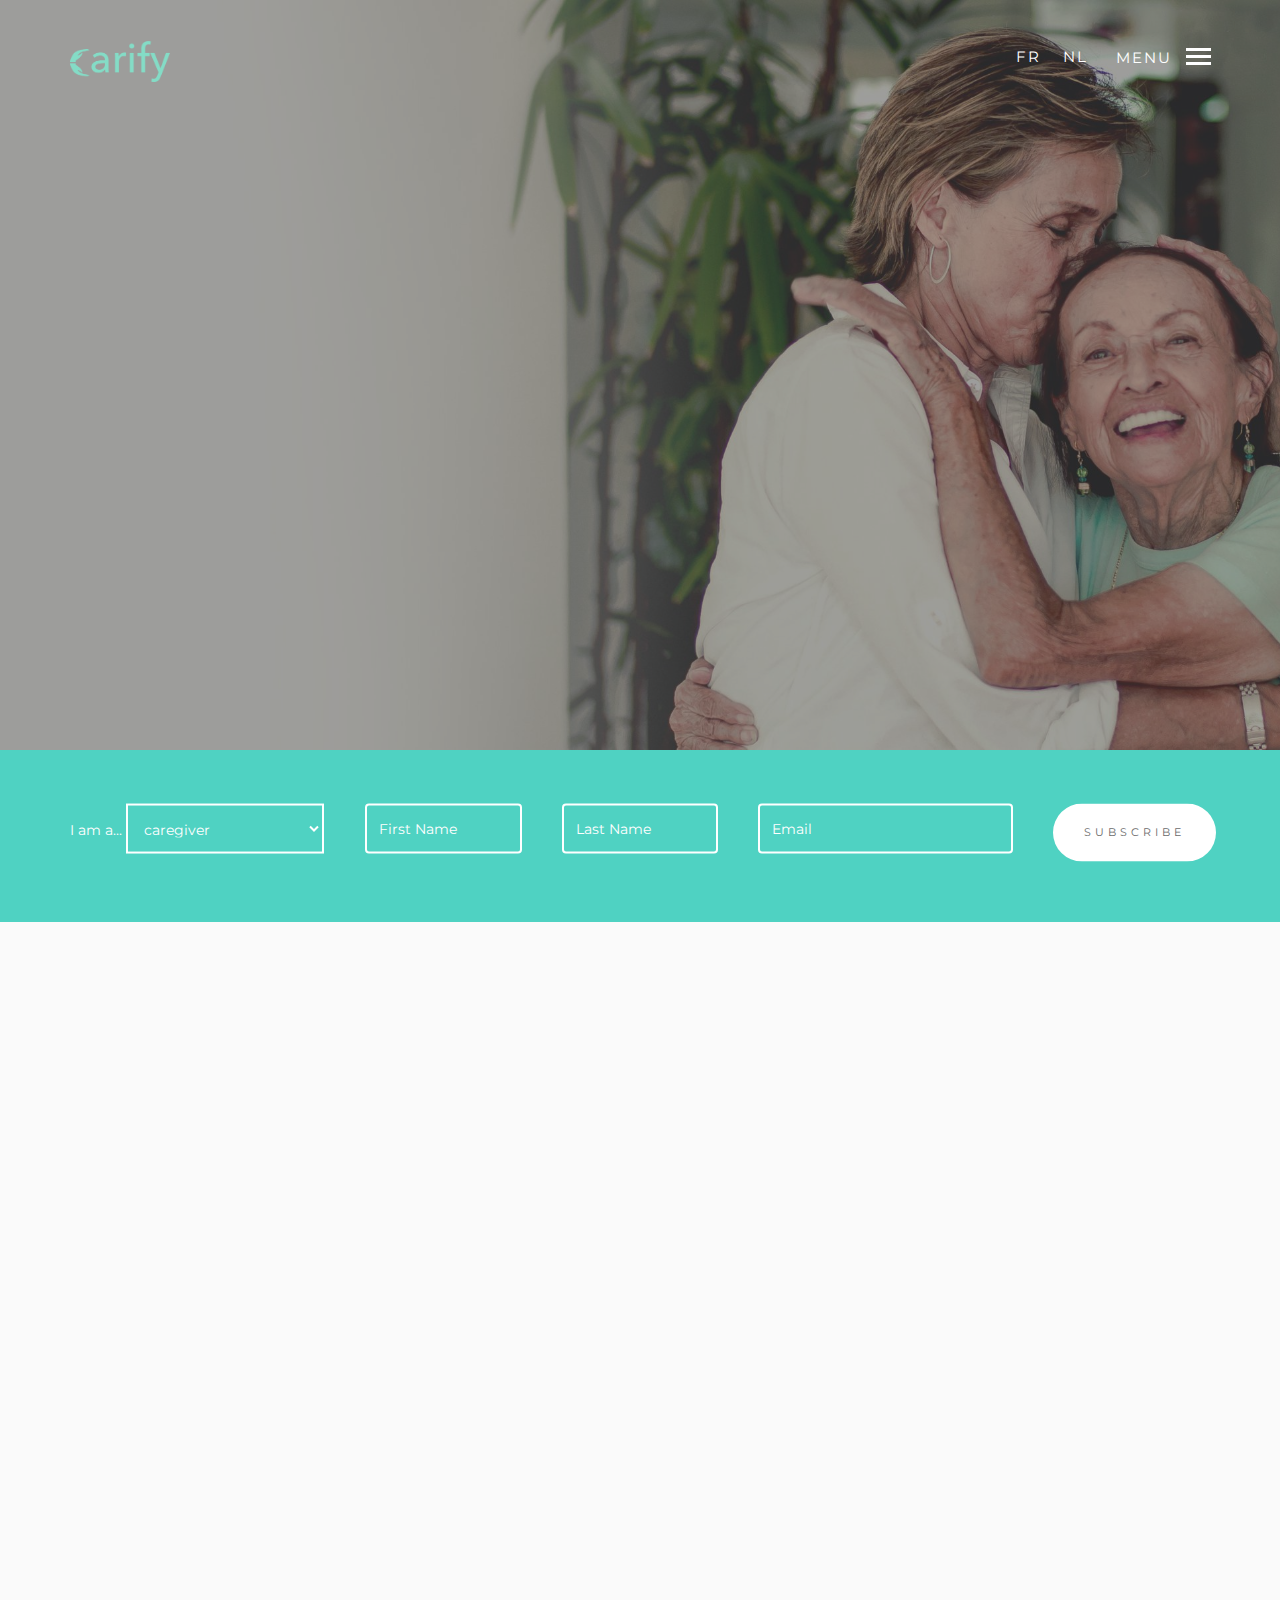
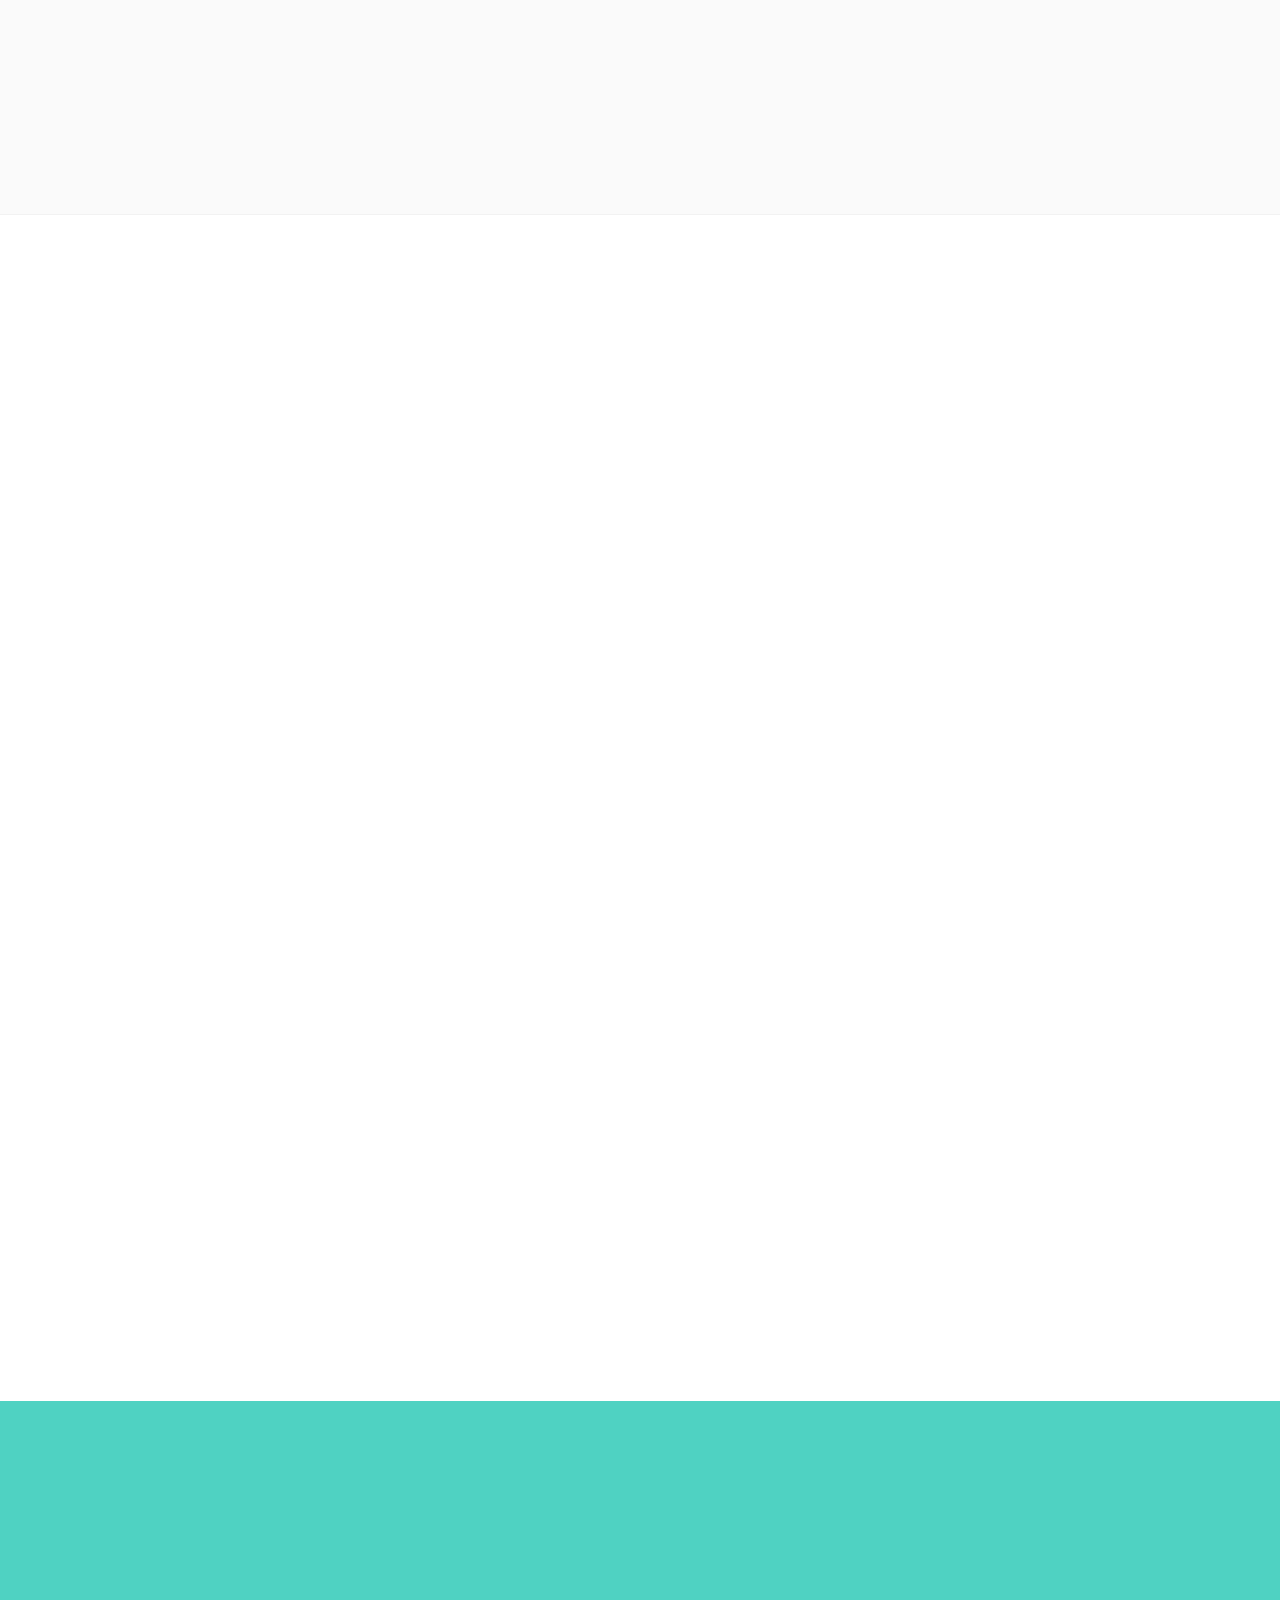
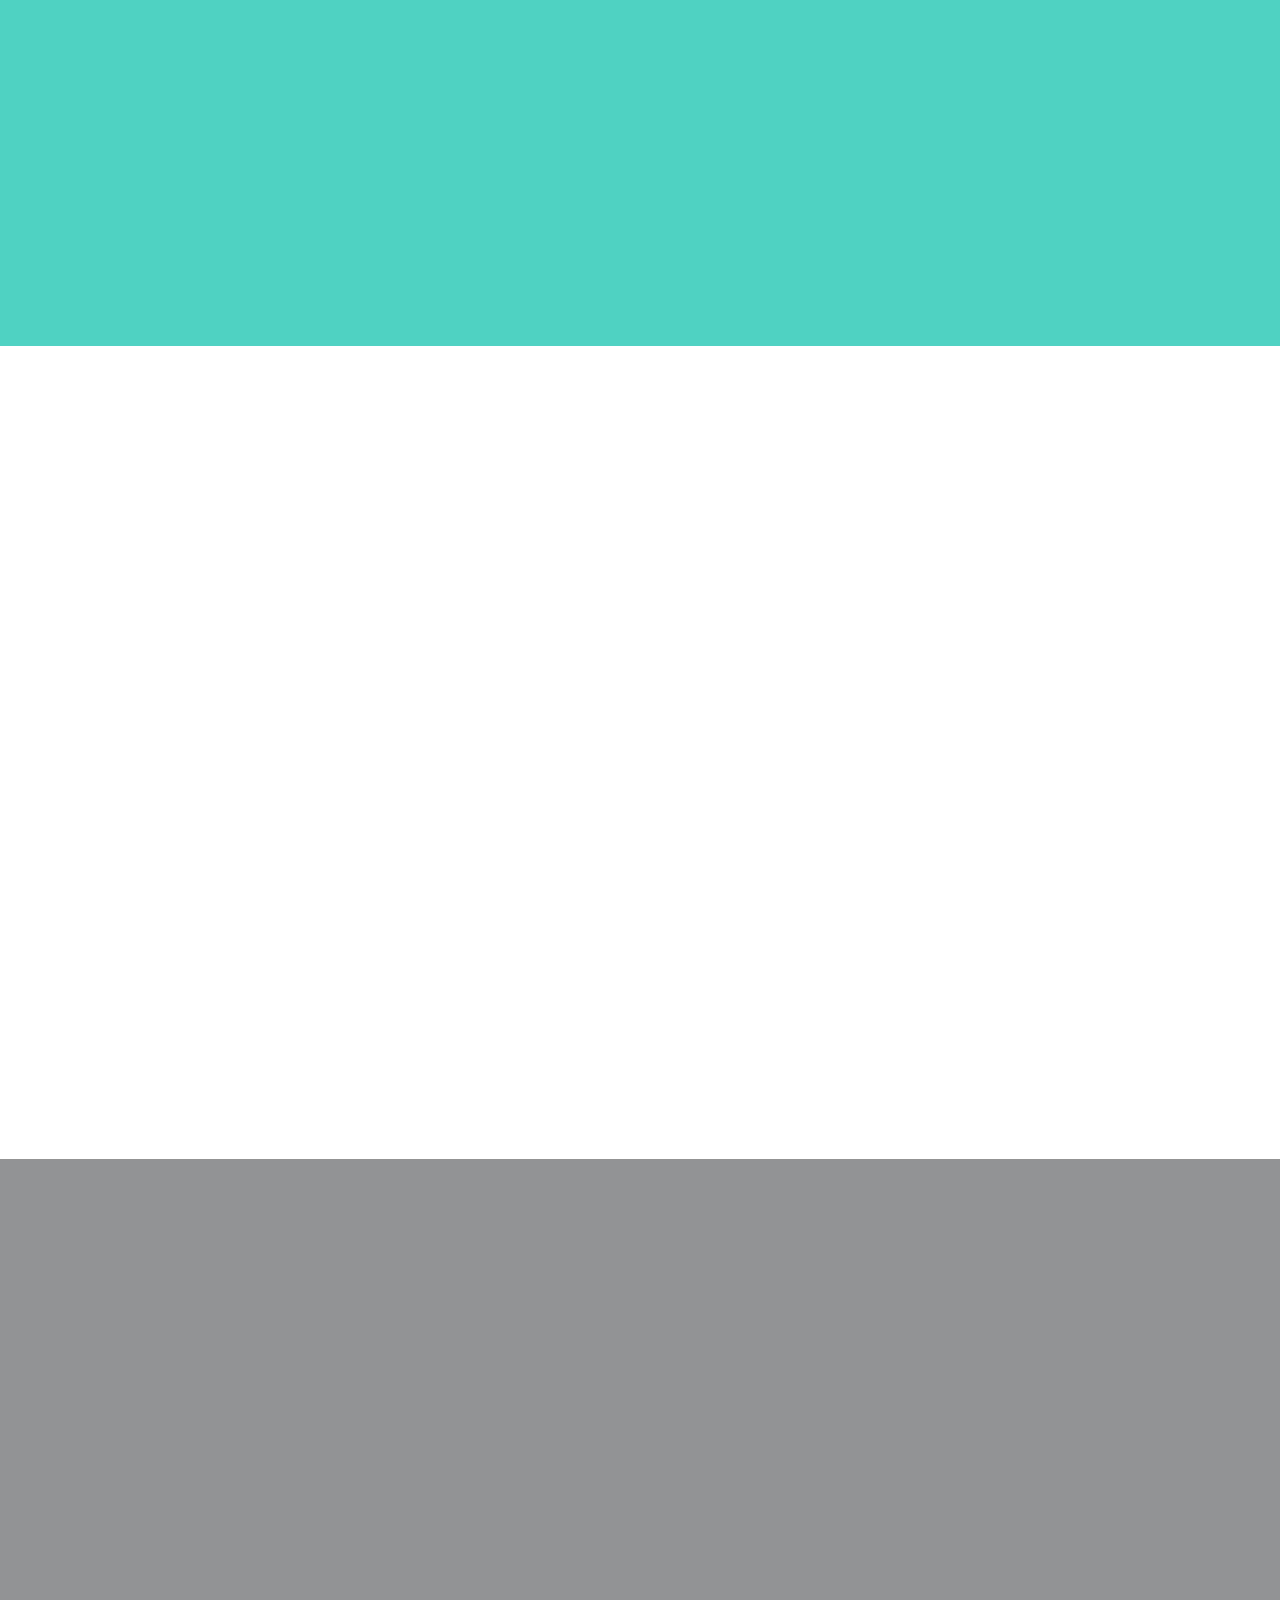
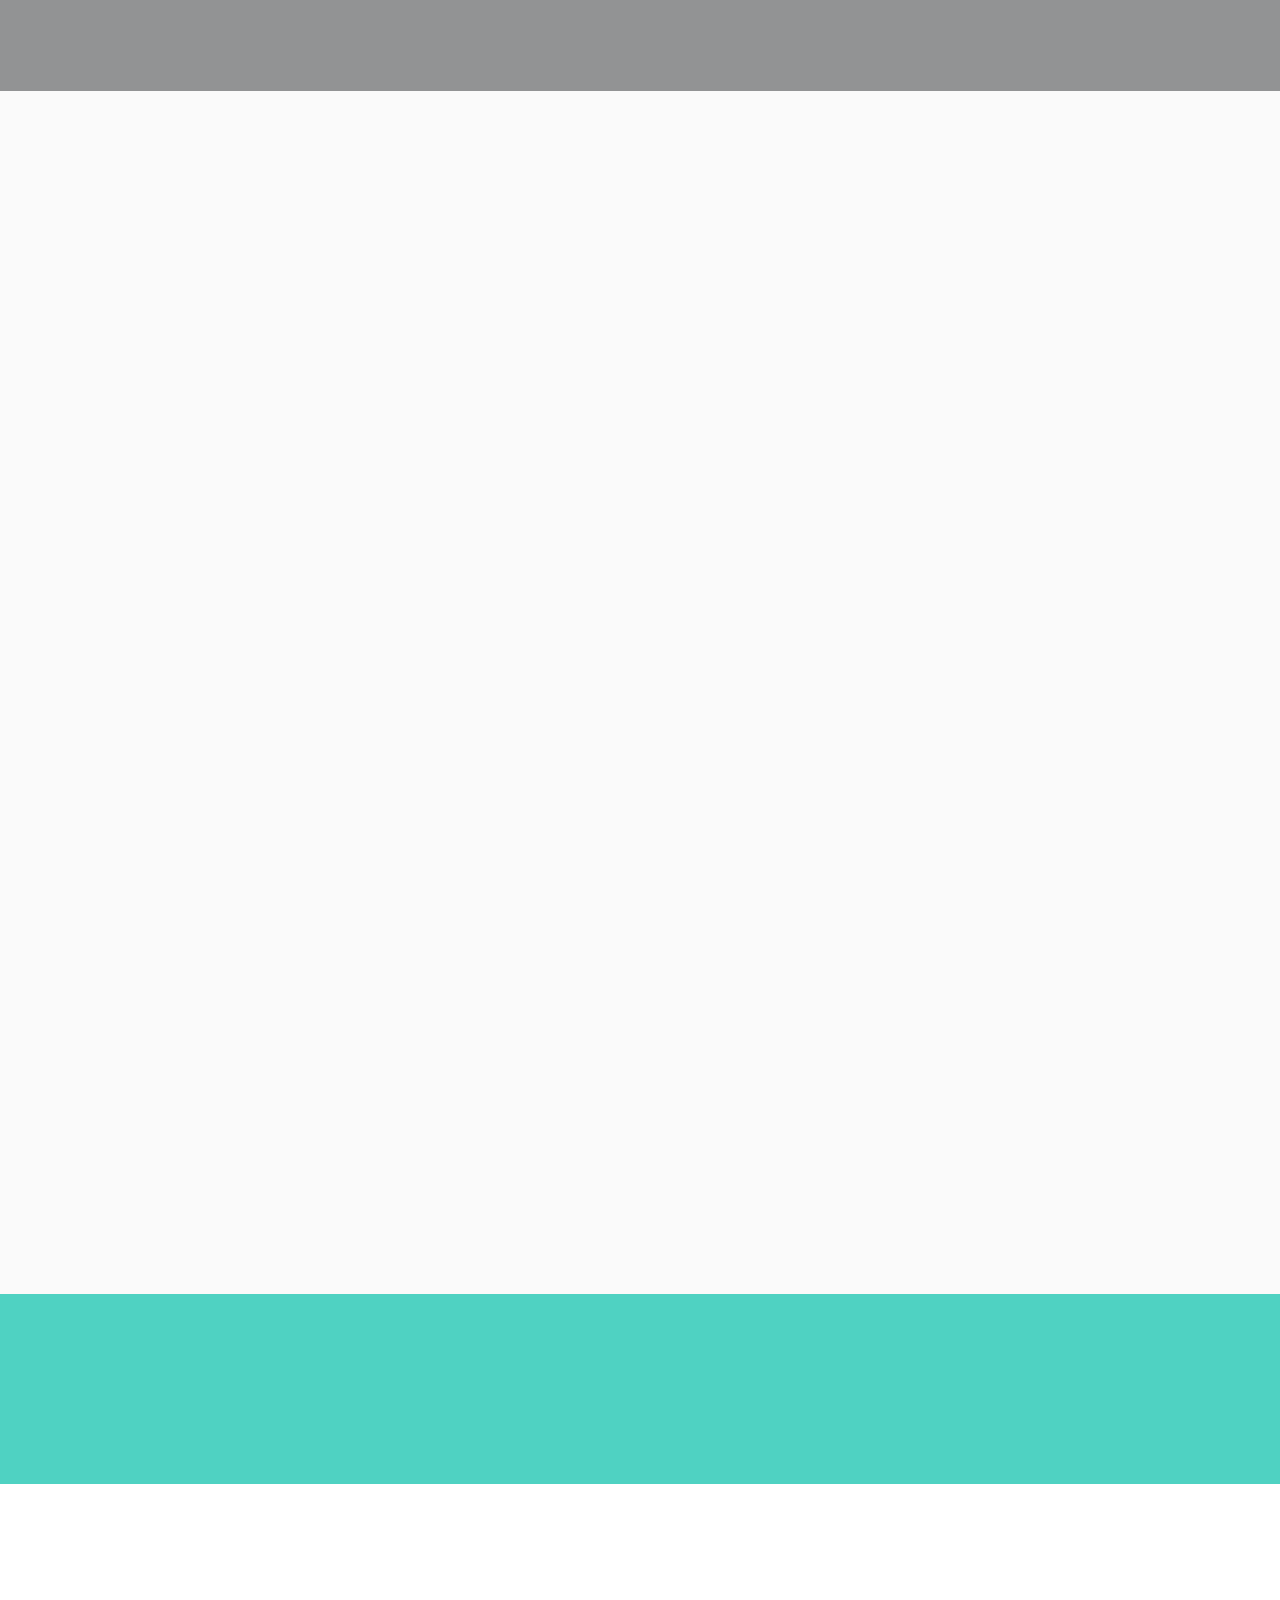
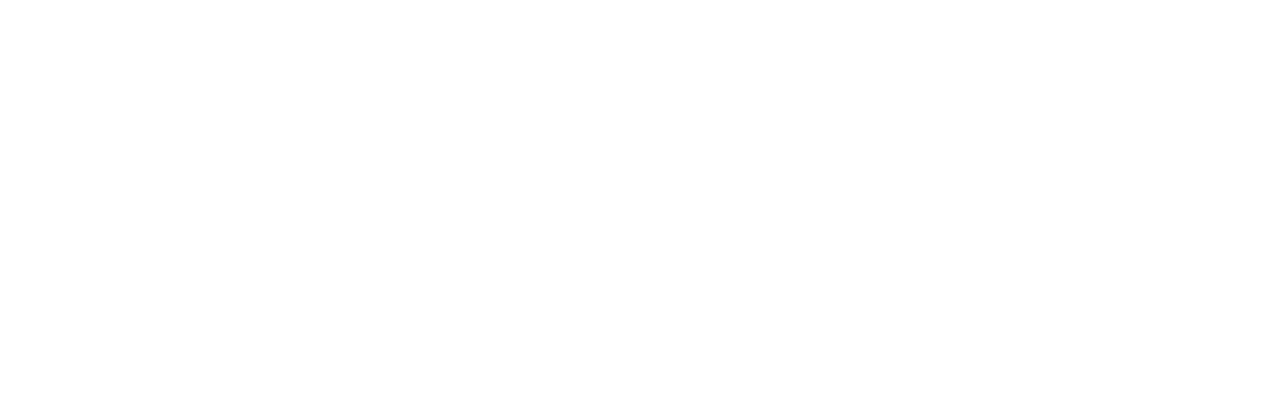
==== commit 0dd50453: "Add languages in nav bar" ====
--- a/index.html
+++ b/index.html
@@ -77,7 +77,7 @@
 		<h3 class="fh5co-lead">Language</h3>
 		<p class="fh5co-social-icons">
 			<a href="/fr">Français</a>
-			<a href="#">Nederlands</a>
+			<a href="/nl">Nederlands</a>
 		</p>
 	</div>
 	
@@ -85,7 +85,11 @@
 		<div class="container">
 			<div class="row">
 				<div class="col-md-12">
-					<a href="#" class="js-fh5co-nav-toggle fh5co-nav-toggle" data-toggle="collapse" data-target="#fh5co-navbar" aria-expanded="false" aria-controls="navbar"><span>Menu</span> <i></i></a>
+					<div class="menu-right">
+						<a href="/fr" class="menu-ln"><span>FR</span></a>
+						<a href="/nl" class="menu-ln"><span>NL</span></a>
+						<a href="#" class="js-fh5co-nav-toggle fh5co-nav-toggle" data-toggle="collapse" data-target="#fh5co-navbar" aria-expanded="false" aria-controls="navbar"><span>Menu</span> <i></i></a>
+					</div>
 					<a href="index.html" class="navbar-brand"><img src="images/logo.png" alt="Carify" id="logo"></a>
 				</div>
 			</div>
--- a/css/style.css
+++ b/css/style.css
@@ -20,6 +20,23 @@
   top: 50%;
   transform: translateY(20%);
 }}
+
+.menu-ln {
+  margin-top: 12px;
+  color: #fff;
+  font-family: "Montserrat", arial, sans-serif;
+  letter-spacing: 2px;
+  font-size: 15px;
+  text-transform: uppercase;
+  right: 80px;
+  position: relative;
+  padding-right: 18px;
+  top: 22px;
+}
+
+.menu-right{
+  float:right;
+}
 
 /* Form White */
 
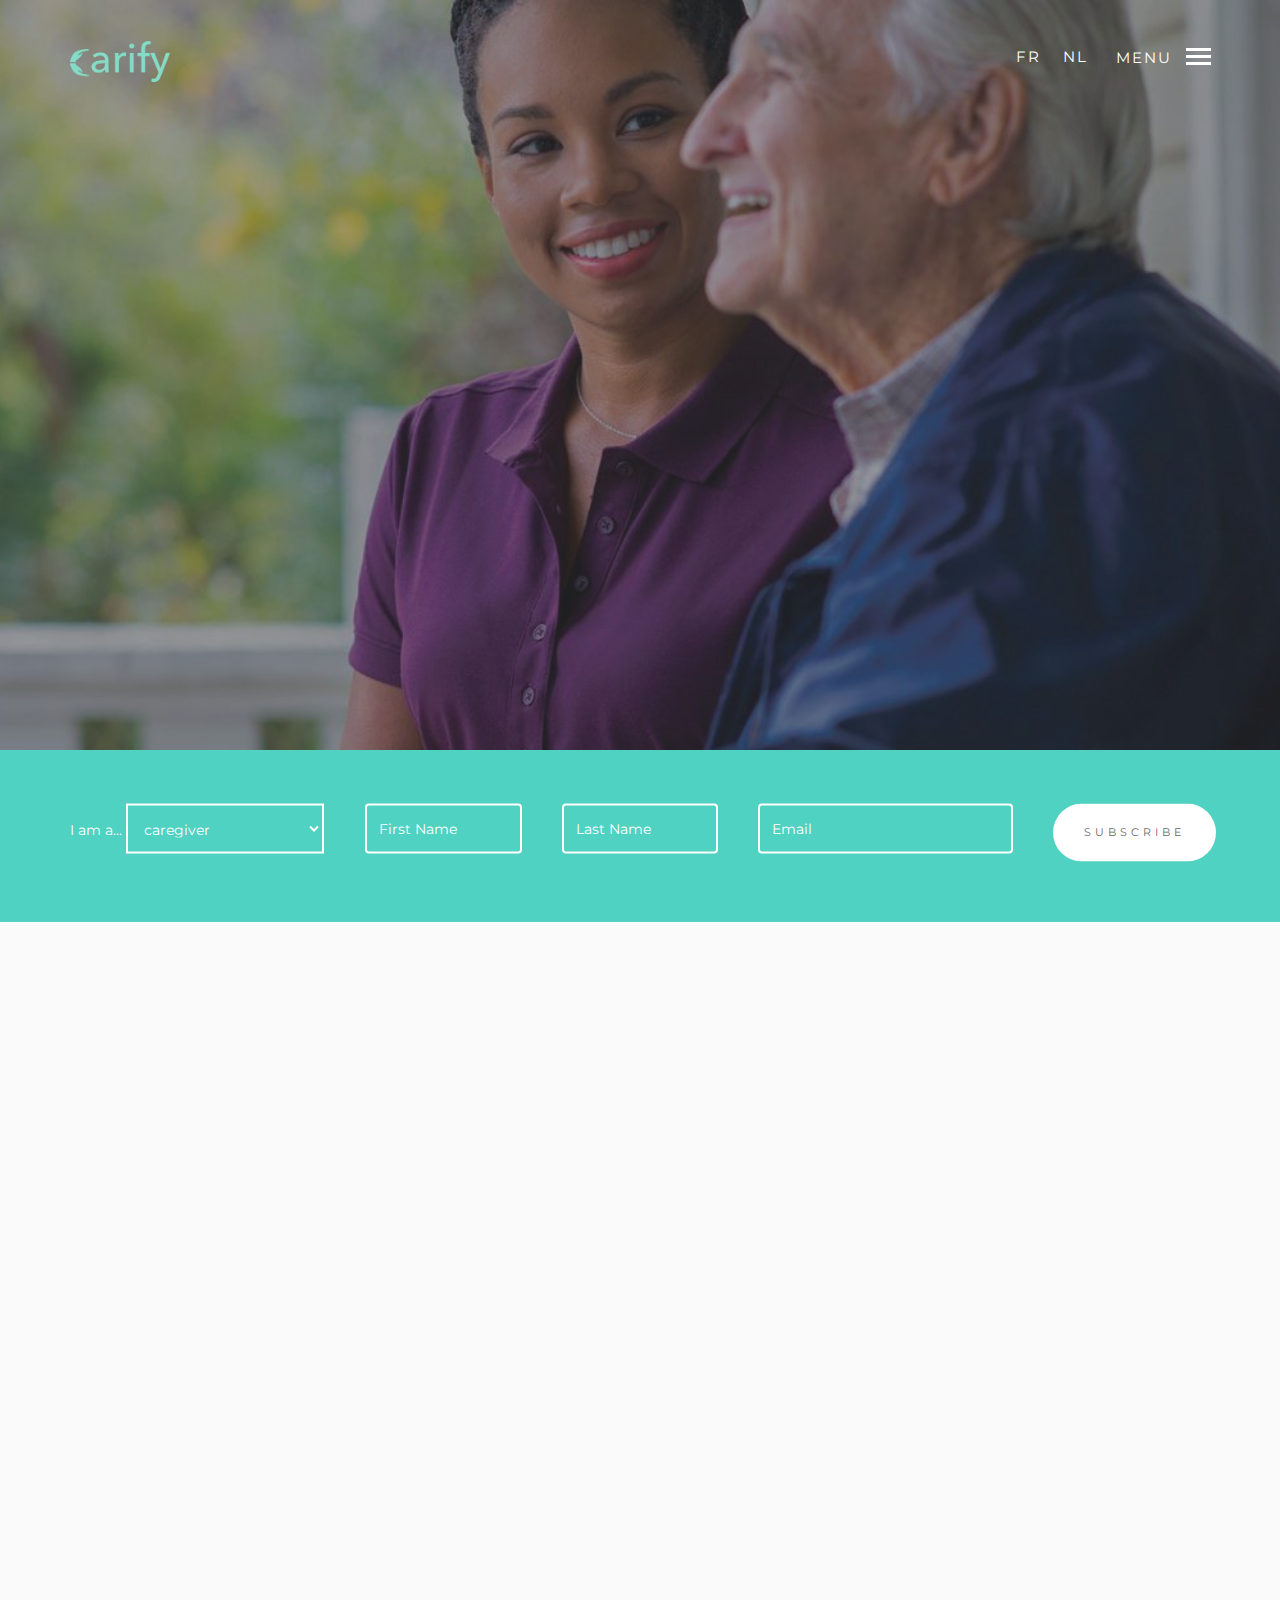
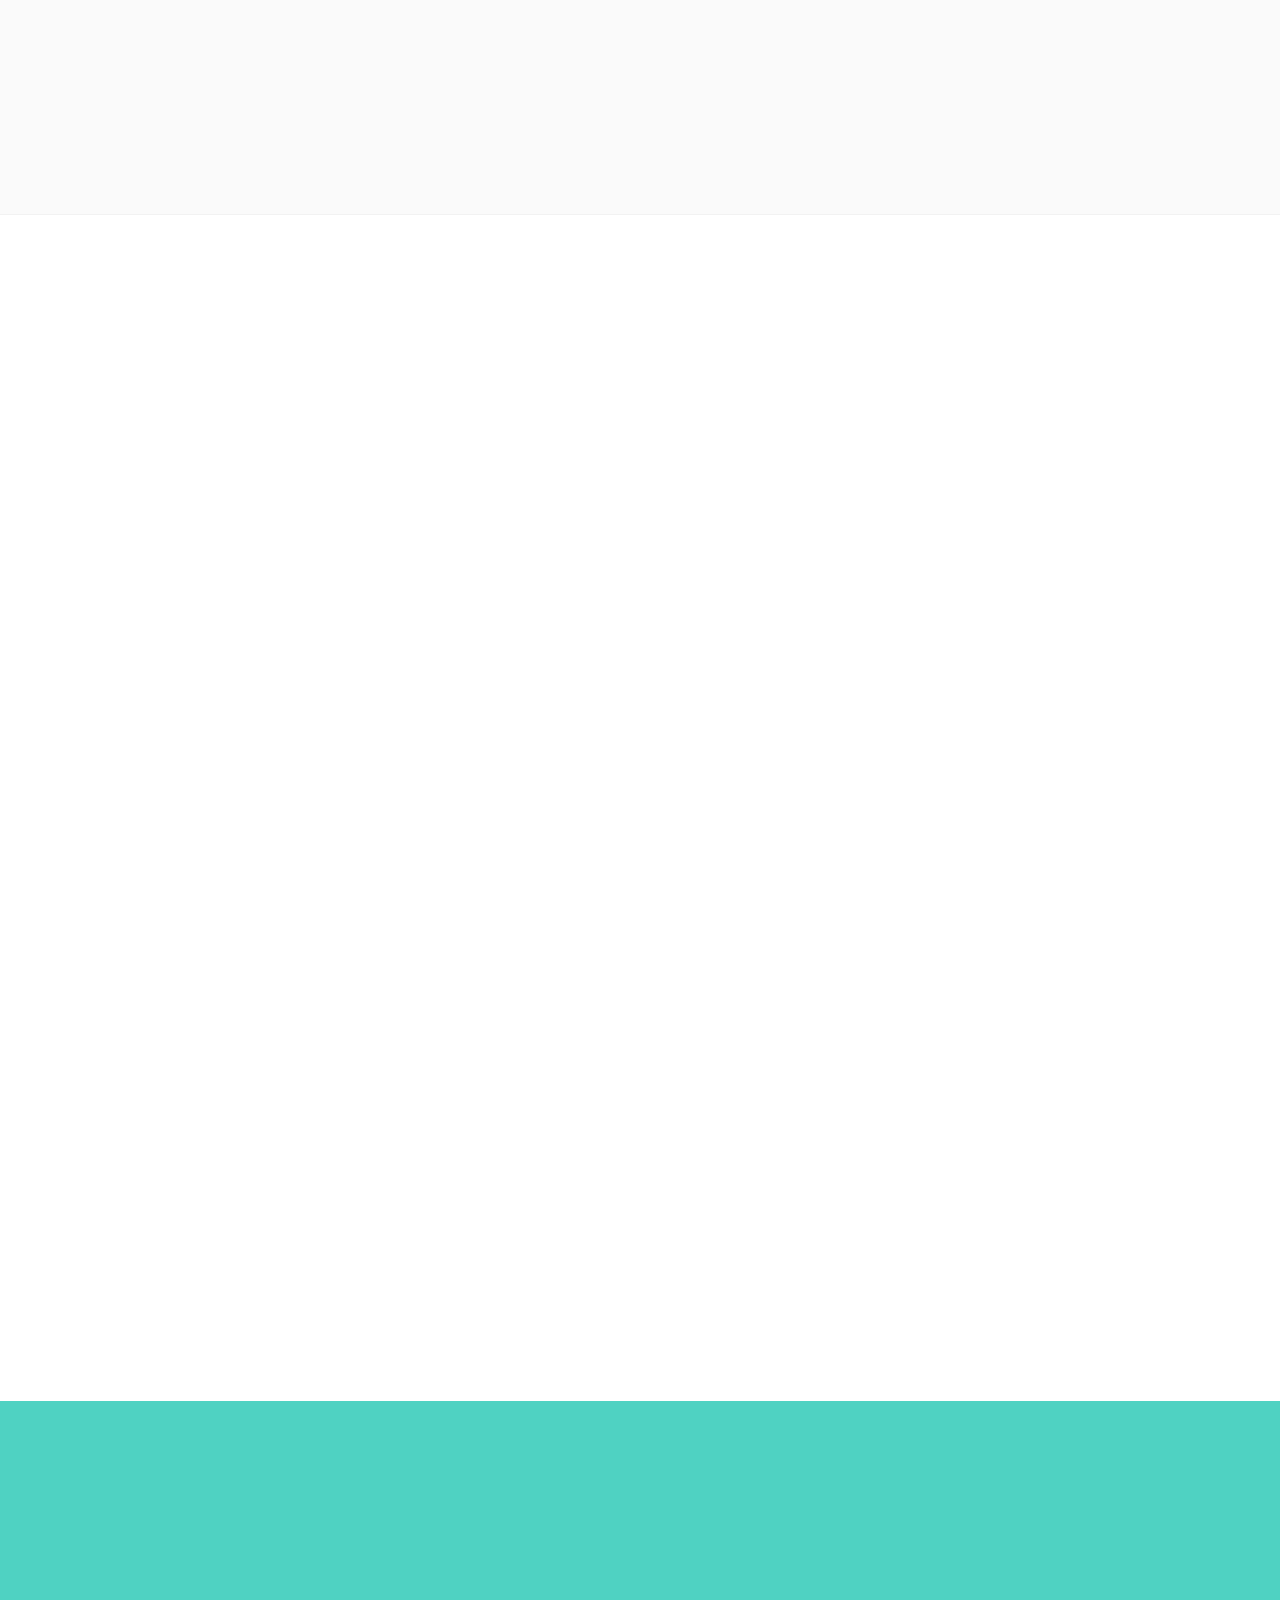
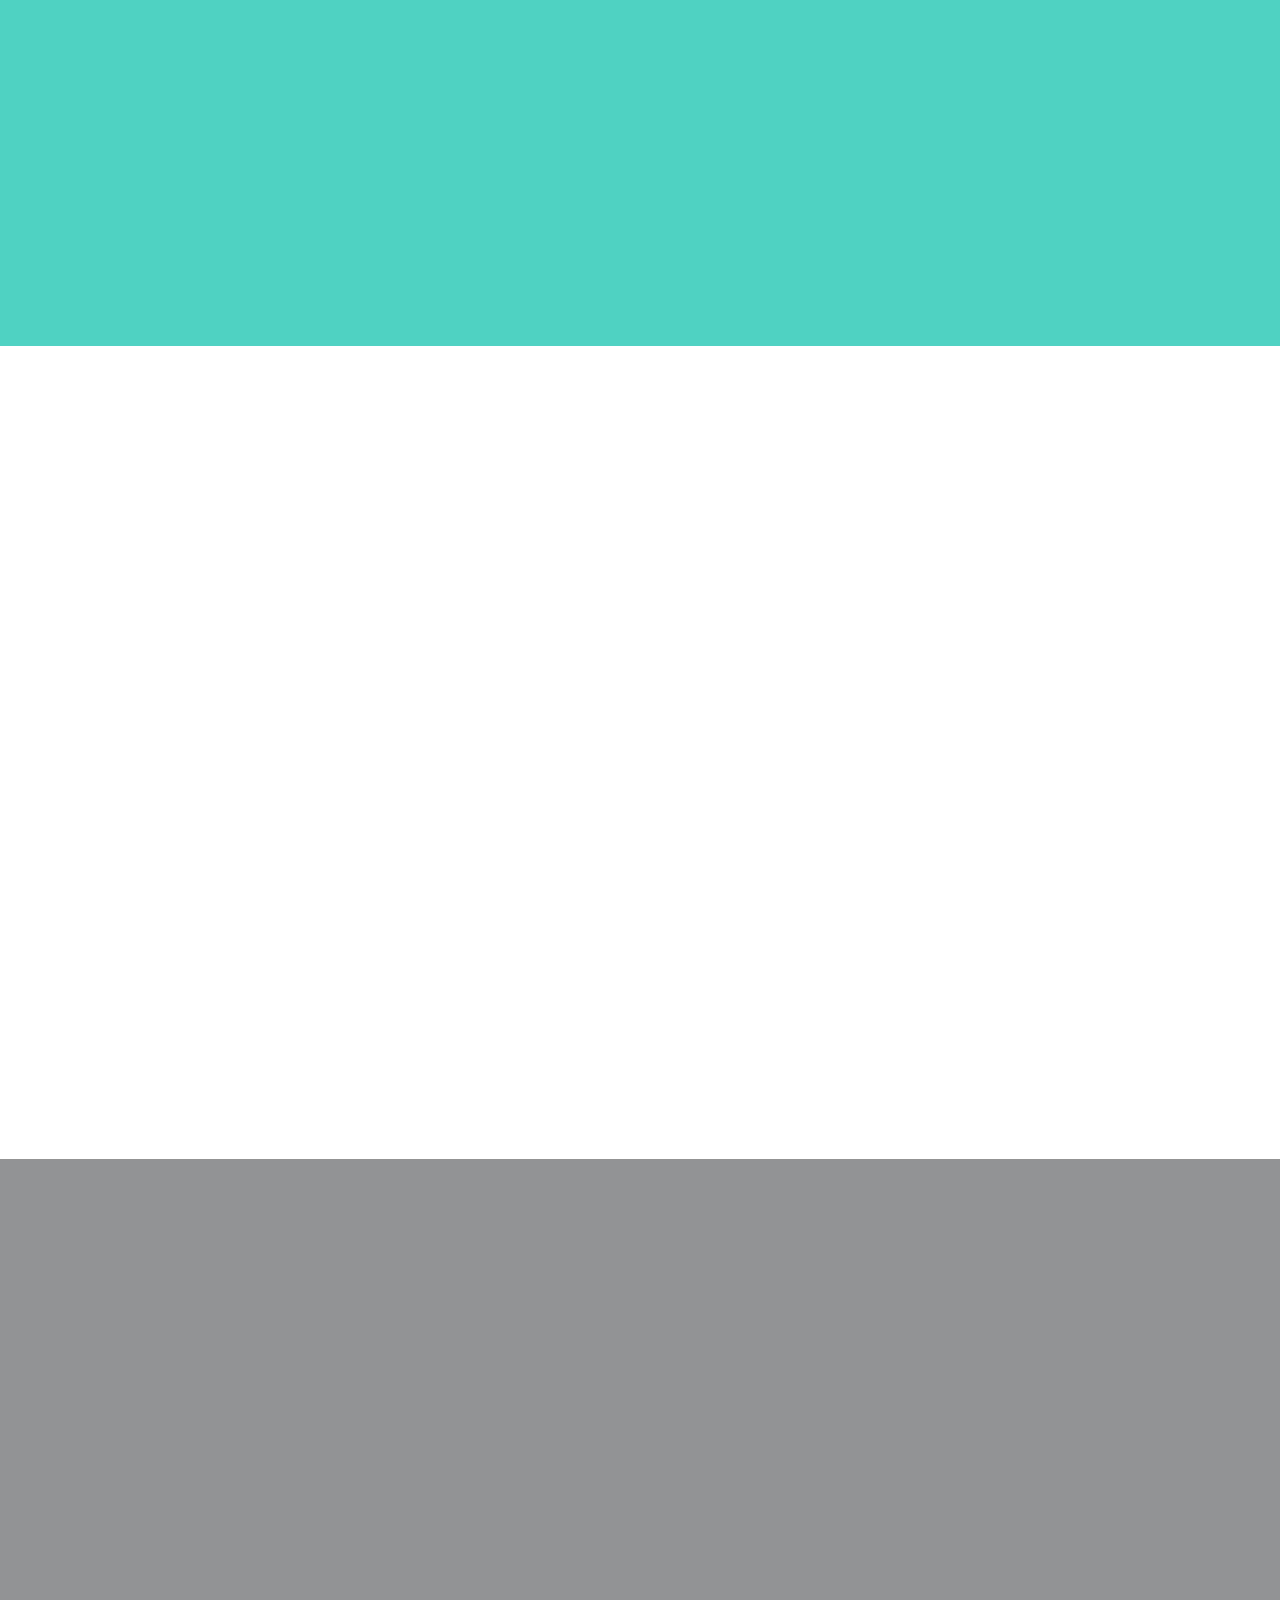
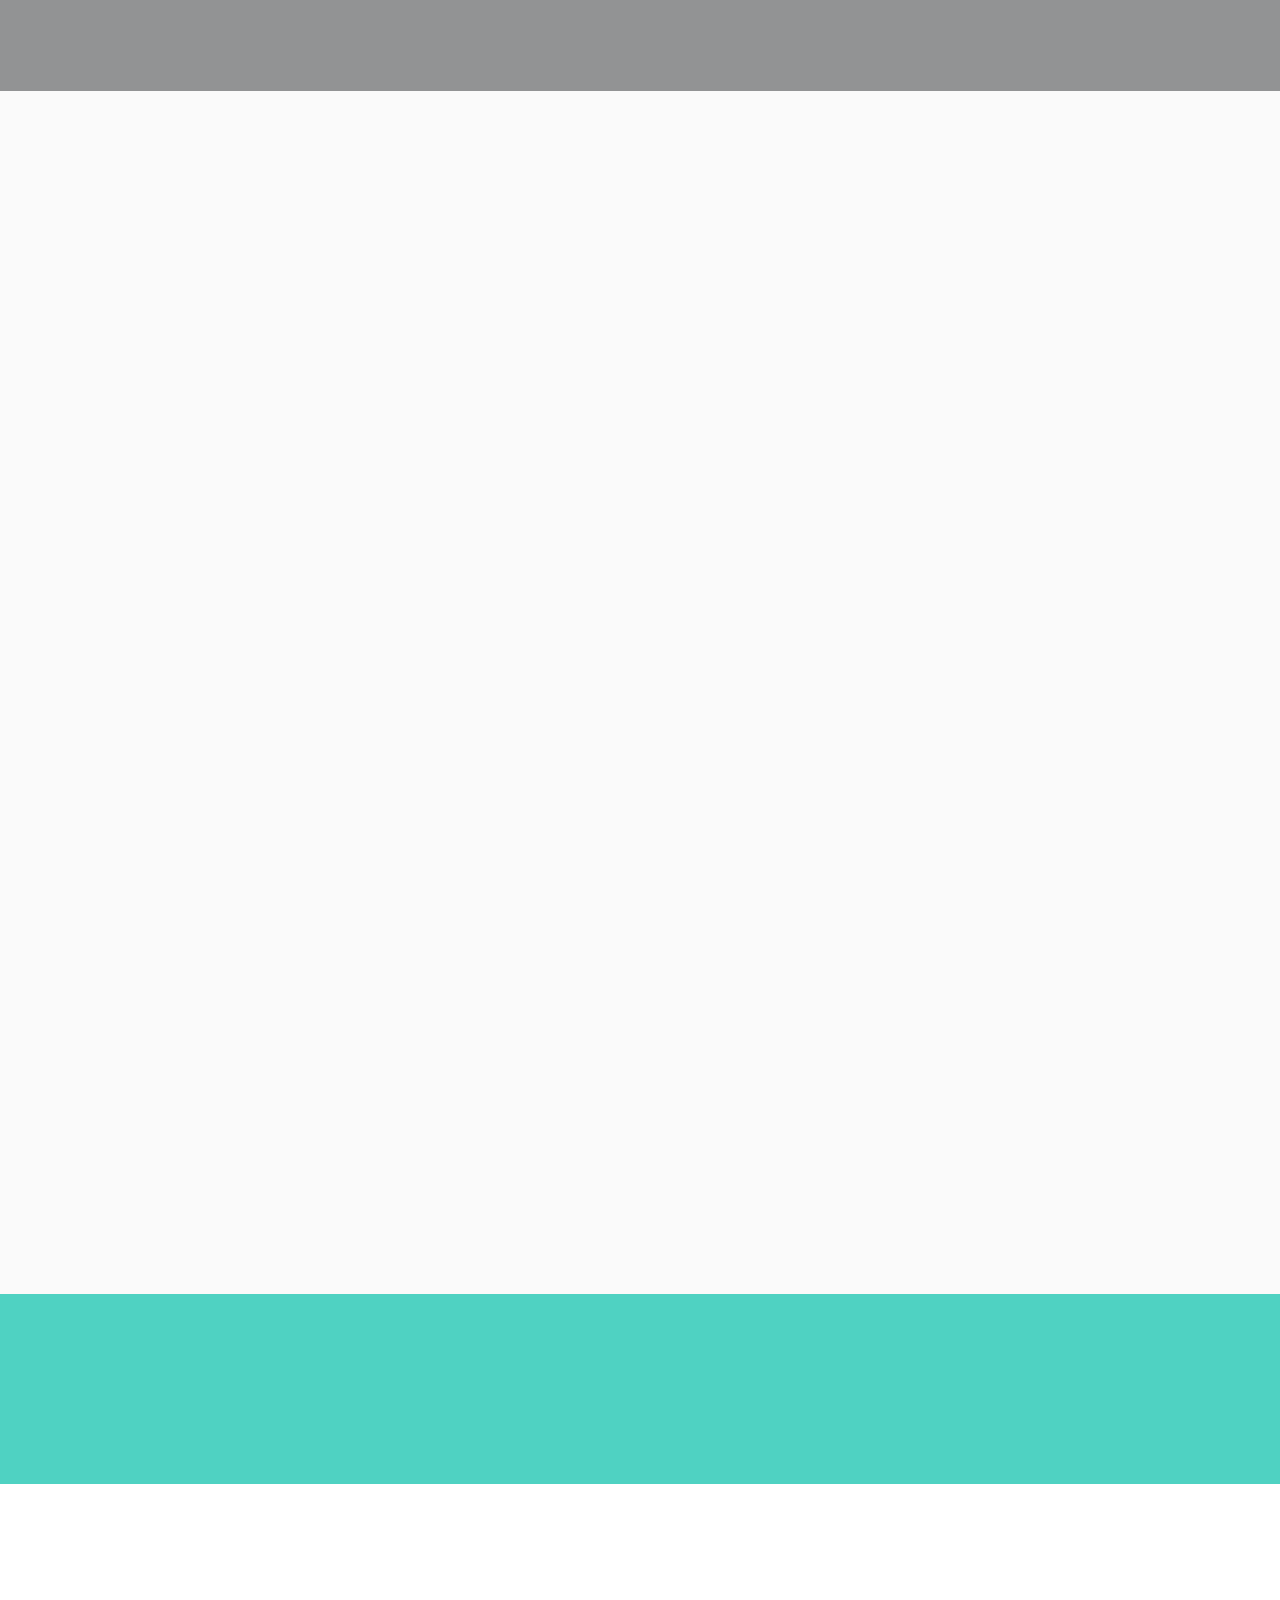
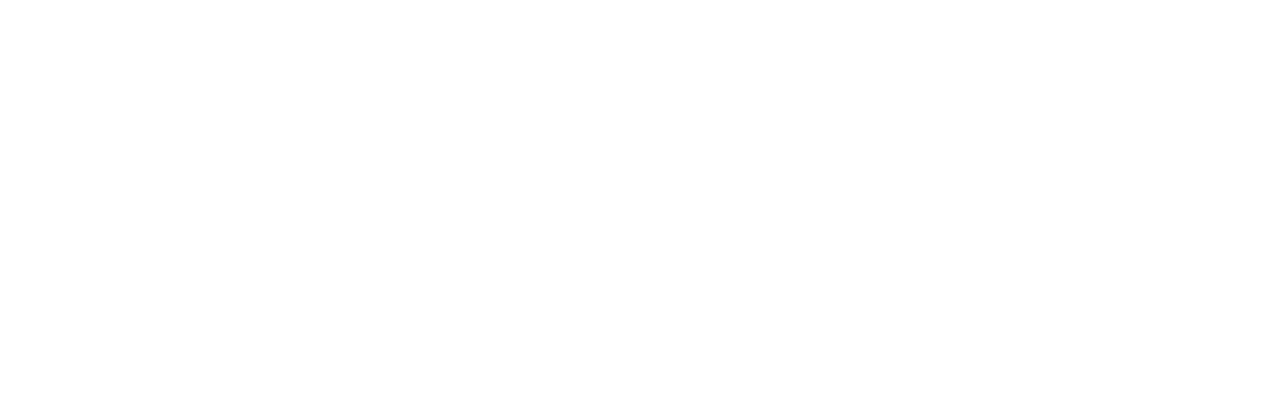
==== commit 899ce151: "New pic for EN page" ====
--- a/index.html
+++ b/index.html
@@ -7,9 +7,9 @@
 	<head>
 	<meta charset="utf-8">
 	<meta http-equiv="X-UA-Compatible" content="IE=edge">
-	<title>Carify | Find your professional caregiver.</title>
+	<title>Carify | Find your personal caregiver.</title>
 	<meta name="viewport" content="width=device-width, initial-scale=1">
-	<meta name="description" content="Carify is an online matchmaking platform between professional caregivers and elderly who need home care services on demand." />
+	<meta name="description" content="Carify is an online matchmaking platform between caregivers and elderly who need home care services on demand." />
 	<meta name="keywords" content="healthcare, brussels, belgium, caregivers, nurses, elderly" />
 	<meta name="author" content="Carify" />
 
@@ -18,10 +18,10 @@
 	<meta property="og:image" content="image/logo.png"/>
 	<meta property="og:url" content="http://www.carify.eu"/>
 	<meta property="og:site_name" content="Carify"/>
-	<meta property="og:description" content="Carify is an online matchmaking platform between professional caregivers and elderly who need home care services on demand."/>
+	<meta property="og:description" content="Carify is an online matchmaking platform between caregivers and elderly who need home care services on demand."/>
 	<meta name="twitter:title" content="Carify" />
 	<meta name="twitter:image" content="image/logo.png" />
-	<meta name="twitter:url" content="Carify is an online matchmaking platform between professional caregivers and elderly who need home care services on demand." />
+	<meta name="twitter:url" content="Carify is an online matchmaking platform between caregivers and elderly who need home care services on demand." />
 
 	<!-- Place favicon.ico and apple-touch-icon.png in the root directory -->
 	<link rel="icon" href="favicon.ico" type="image/x-icon"> 
@@ -98,7 +98,7 @@
 
 	<div id="fh5co-page">
 		<div id="fh5co-wrap">
-			<header id="fh5co-hero" data-section="home" role="banner" style="background: url(images/hero_fold.jpg) center center; background-size: cover;" >
+			<header id="fh5co-hero" data-section="home" role="banner" style="background: url(images/caregiver-carify.jpg) center center; background-size: cover;" >
 				<div class="fh5co-overlay"></div>
 				<div class="fh5co-intro">
 					<div class="container">
@@ -106,7 +106,7 @@
 							
 							<div class="col-md-6 fh5co-text">
 								<h2 class="to-animate intro-animate-1">Your personal caregiver.</h2>
-								<p class="to-animate intro-animate-2">Find the best professional caregiver for your specific needs.</p>
+								<p class="to-animate intro-animate-2">Find the best home care for your specific needs.</p>
 								<p class="to-animate intro-animate-3"><a href="#fh5co-clients" class="btn btn-primary btn-md">Sign up today <i class="icon-arrow-right"></i></a></p>
 							</div>
 							<!--<div class="col-md-6 text-right fh5co-intro-img to-animate intro-animate-4">
@@ -497,7 +497,7 @@
 										<div class="row">
 											<div class="col-md-8 col-md-offset-2 fh5co-section-heading text-center">
 												<h2 class="fh5co-lead to-animate">Sign up for Carify</h2>
-												<p class="fh5co-sub to-animate">We match the best care professionals with the elderly in need. Quickly and easily.</p>
+												<p class="fh5co-sub to-animate">We match the best caregivers with the elderly in need. Quickly and easily.</p>
 												<div class="to-animate"><a href="#fh5co-clients" class="btn btn-primary">Register</a></div>
 											</div>
 										</div>
@@ -566,7 +566,7 @@
 							<span class="faq-accordion-icon-toggle active"><i class="icon-arrow-down"></i></span>
 							<h3>What is Carify™?</h3>
 							<div class="faq-body" style="display: block;">
-								<p>Carify™ is an online matchmaking platform between professional caregivers and elderly who need home care services on demand. We empower families to easily find, hire, manage and pay caregivers who match their specific needs and budget online. It is our mission is to keep our loved ones in their homes for as long as they possibly can.</p>
+								<p>Carify™ is an online matchmaking platform between caregivers and elderly who need home care services on demand. We empower families to easily find, hire, manage and pay caregivers who match their specific needs and budget online. It is our mission is to keep our loved ones in their homes for as long as they possibly can.</p>
 							</div>
 						</div>
 						<div class="faq-accordion to-animate">
@@ -715,6 +715,17 @@
 	<script src="js/jquery.countTo.js"></script>
 	<!-- Main JS -->
 	<script src="js/main.js"></script>
+	<!-- Google Analytics -->
+	<script>
+  (function(i,s,o,g,r,a,m){i['GoogleAnalyticsObject']=r;i[r]=i[r]||function(){
+  (i[r].q=i[r].q||[]).push(arguments)},i[r].l=1*new Date();a=s.createElement(o),
+  m=s.getElementsByTagName(o)[0];a.async=1;a.src=g;m.parentNode.insertBefore(a,m)
+  })(window,document,'script','//www.google-analytics.com/analytics.js','ga');
+
+  ga('create', 'UA-75618143-1', 'auto');
+  ga('send', 'pageview');
+
+	</script>
 
 	
 
